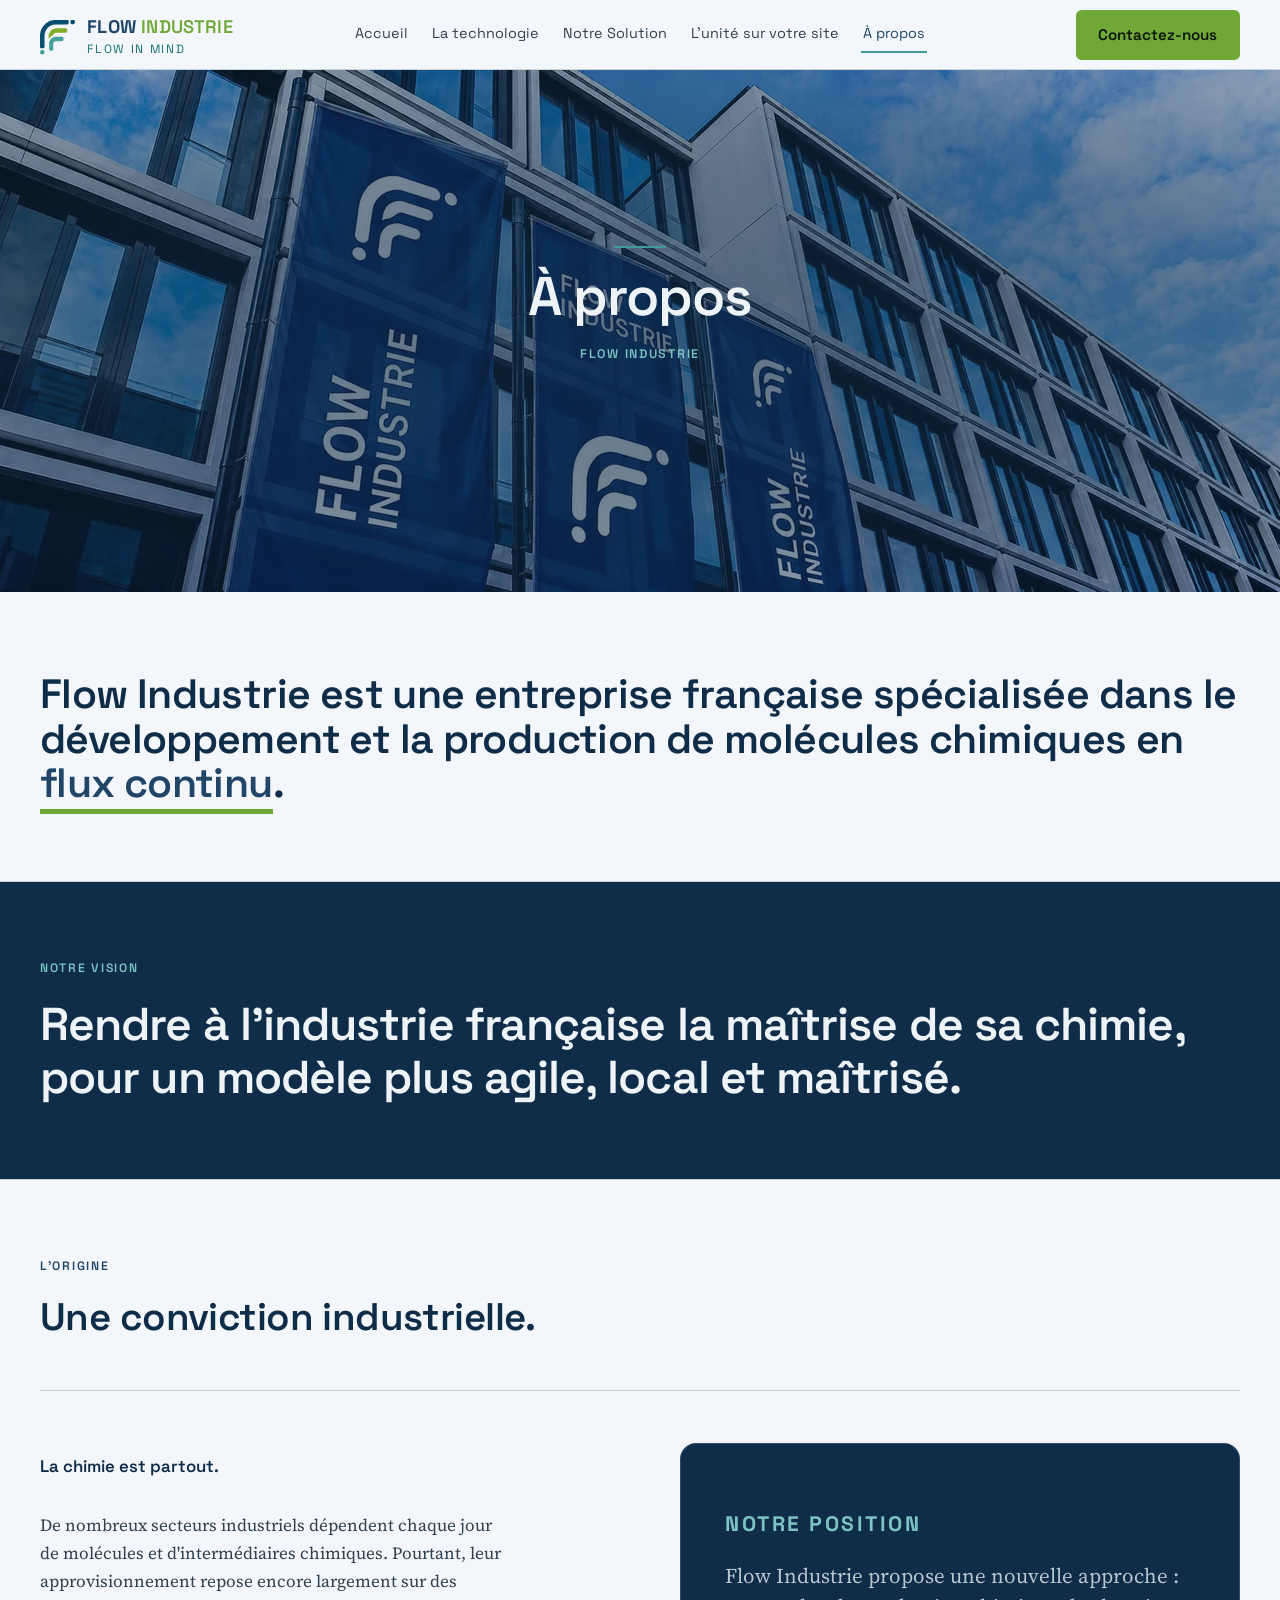
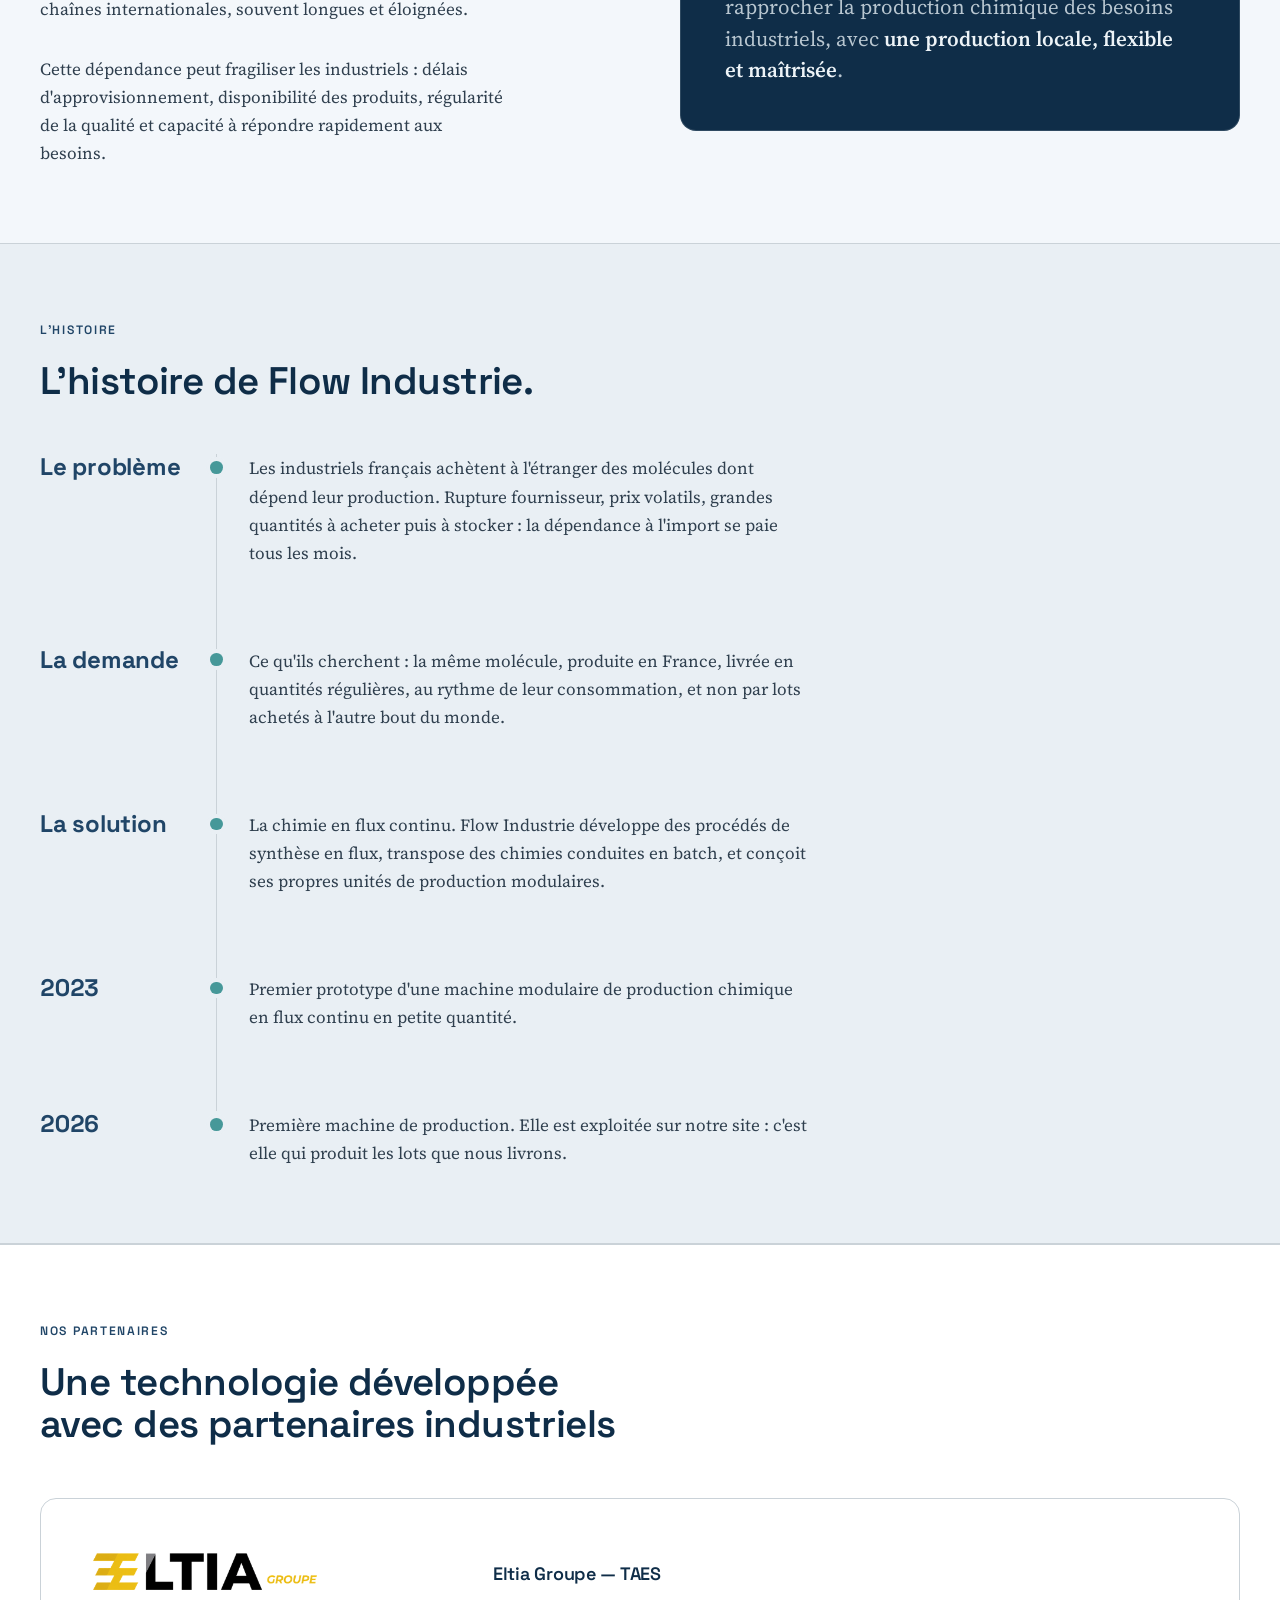
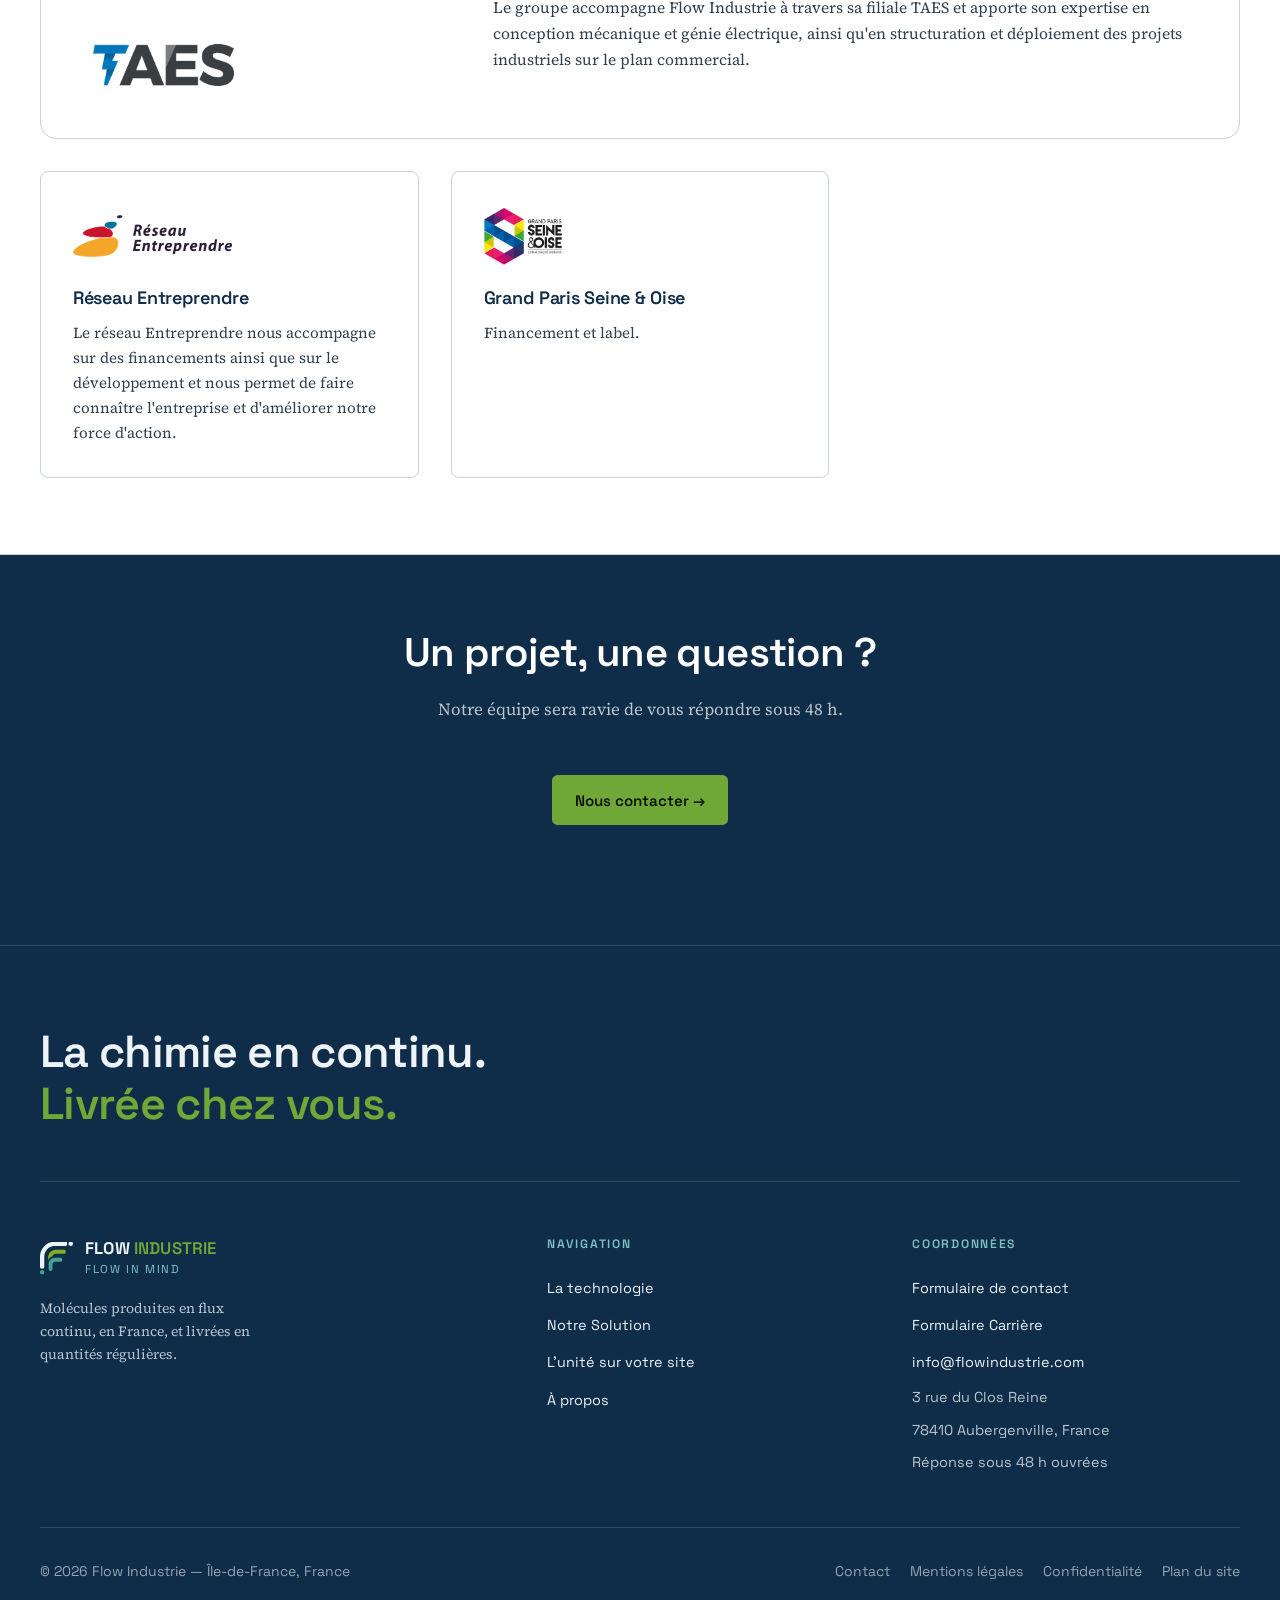
==== a-propos/index.html @ 733d5241 "Apercu V3 de Flow Industrie, hebergement temporaire de demonstration Paquet construit par demo-githu" ====
<!DOCTYPE html><html lang="fr"> <head><meta name="robots" content="noindex,nofollow"><meta charset="utf-8"><meta name="viewport" content="width=device-width, initial-scale=1"><title>À propos | Flow Industrie — chimie en flux continu, en France</title><meta name="description" content="Flow Industrie produit vos molécules en flux continu sur son site d'Île-de-France et vous livre régulièrement. Une jeune société fondée par une chimiste."><link rel="canonical" href="https://www.flowindustrie.com/a-propos/"><link rel="icon" href="../favicon.svg" type="image/svg+xml"><link rel="sitemap" href="../sitemap-index.xml"><meta property="og:type" content="website"><meta property="og:locale" content="fr_FR"><meta property="og:site_name" content="Flow Industrie"><meta property="og:title" content="À propos | Flow Industrie — chimie en flux continu, en France"><meta property="og:description" content="Flow Industrie produit vos molécules en flux continu sur son site d'Île-de-France et vous livre régulièrement. Une jeune société fondée par une chimiste."><meta property="og:url" content="https://www.flowindustrie.com/a-propos/"><meta property="og:image" content="https://www.flowindustrie.com/images/og-unite-modulaire.jpg"><meta property="og:image:width" content="1200"><meta property="og:image:height" content="630"><meta property="og:image:alt" content="Vue de conception de l'unité modulaire de production chimique en flux continu Flow Industrie."><meta name="twitter:card" content="summary_large_image"><link rel="preconnect" href="https://fonts.googleapis.com"><link rel="preconnect" href="https://fonts.gstatic.com" crossorigin><link href="https://fonts.googleapis.com/css2?family=Space+Grotesk:wght@400;500;600;700&family=Source+Serif+4:opsz,wght@8..60,400;8..60,500;8..60,600&display=swap" rel="stylesheet"><script type="application/ld+json">{"@context":"https://schema.org","@type":"Organization","name":"Flow Industrie","slogan":"Flow in Mind","description":"Flow Industrie produit vos molécules chimiques en flux continu, en France, et vous livre en quantités régulières : la même molécule, sans l'import.","url":"https://www.flowindustrie.com/","logo":"https://www.flowindustrie.com/images/logo-flow-industrie.png","email":"info@flowindustrie.com","address":{"@type":"PostalAddress","streetAddress":"3 rue du Clos Reine","postalCode":"78410","addressLocality":"Aubergenville","addressRegion":"Île-de-France","addressCountry":"FR"}}</script><script type="application/ld+json">{"@context":"https://schema.org","@type":"AboutPage","name":"À propos","description":"Flow Industrie produit vos molécules en flux continu sur son site d'Île-de-France et vous livre régulièrement. Une jeune société fondée par une chimiste.","about":{"@type":"Organization","name":"Flow Industrie","slogan":"Flow in Mind","founder":[{"@type":"Person","name":"Marion Morvan","jobTitle":"Fondatrice et dirigeante","worksFor":{"@type":"Organization","name":"Flow Industrie"}},{"@type":"Person","name":"Etienne Morvan","jobTitle":"Associé, industrialisation","worksFor":{"@type":"Organization","name":"Flow Industrie"}}],"address":{"@type":"PostalAddress","streetAddress":"3 rue du Clos Reine","postalCode":"78410","addressLocality":"Aubergenville","addressRegion":"Île-de-France","addressCountry":"FR"}}}</script><script>
      (function () {
        var racine = document.documentElement;
        if (window.matchMedia('(prefers-reduced-motion: reduce)').matches) return;
        racine.classList.add('js-mouvement');
        window.setTimeout(function () {
          if (racine.dataset.mouvement !== 'pret') racine.classList.remove('js-mouvement');
        }, 2500);
      })();
    </script><link rel="stylesheet" href="../_astro/a-propos.DqSEigQd.css">
<style>.cta-fin[data-astro-cid-ozoyvow7]{background:var(--color-petrol-deep);color:var(--color-on-dark)}.cta-fin[data-astro-cid-ozoyvow7].fond-petrol{background:var(--color-petrol)}.cta-fin[data-astro-cid-ozoyvow7] .wrap[data-astro-cid-ozoyvow7]{padding-block:var(--rythme-demi) var(--space-3xl);text-align:center}.cta-fin[data-astro-cid-ozoyvow7].suivie .wrap[data-astro-cid-ozoyvow7]{padding-bottom:var(--rythme-demi)}.cta-titre[data-astro-cid-ozoyvow7]{font-size:clamp(1.8rem,3.4vw,2.5rem);color:#fff;max-width:24ch;margin-inline:auto}.cta-texte[data-astro-cid-ozoyvow7]{margin-top:var(--space-md);color:var(--color-on-dark-2);max-width:52ch;margin-inline:auto}.cta-actions[data-astro-cid-ozoyvow7]{margin-top:var(--space-xl);display:flex;flex-wrap:wrap;align-items:center;justify-content:center;gap:var(--space-lg)}.cta-secondaire[data-astro-cid-ozoyvow7]{font-family:var(--font-display);font-weight:600;font-size:.95rem;color:var(--color-teal-clair);text-decoration-color:var(--color-accent)}
.surtitre-section[data-astro-cid-xhkvyzga]{font-family:var(--font-display);font-size:.76rem;font-weight:600;letter-spacing:.14em;text-transform:uppercase;color:var(--color-petrol);margin-bottom:var(--space-md)}.vision[data-astro-cid-xhkvyzga]{background:var(--color-petrol-deep);border-block:var(--rule)}.vision[data-astro-cid-xhkvyzga] .wrap[data-astro-cid-xhkvyzga]{padding-block:var(--rythme-demi)}.vision[data-astro-cid-xhkvyzga].part-empruntee{margin-top:2.75rem}.vision[data-astro-cid-xhkvyzga] .surtitre-section[data-astro-cid-xhkvyzga]{color:var(--color-teal-clair)}.phrase[data-astro-cid-xhkvyzga]{font-family:var(--font-display);font-weight:600;font-size:clamp(1.75rem,3.6vw,3.05rem);line-height:1.14;letter-spacing:-.02em;color:var(--color-on-dark)}.vision[data-astro-cid-xhkvyzga][data-pilotage] .mot[data-astro-cid-xhkvyzga]{opacity:0;transition:opacity .45s var(--ease-out)}.vision[data-astro-cid-xhkvyzga][data-pilotage] .mot[data-astro-cid-xhkvyzga].allume{opacity:1}
</style>
<link rel="stylesheet" href="../_astro/a-propos.CRJqdTg-.css"><link rel="stylesheet" href="../_astro/mobile-partage.css"></head> <body> <a class="saut-contenu" href="#contenu">Aller au contenu principal</a> <header class="entete" data-astro-cid-dmqpwcec>  <!-- Niveau 2 — barre principale --> <div class="wrap barre" data-astro-cid-dmqpwcec> <a class="marque" href="../index.html" data-astro-cid-dmqpwcec>  <img class="marque-signe" src="../logo-flow-industrie.svg" alt="" width="972" height="959" data-astro-cid-dmqpwcec> <span class="marque-texte" data-astro-cid-dmqpwcec> <span class="marque-nom" data-astro-cid-dmqpwcec><b data-astro-cid-dmqpwcec>FLOW</b> <span data-astro-cid-dmqpwcec>INDUSTRIE</span></span> <span class="marque-baseline" data-astro-cid-dmqpwcec>Flow in Mind</span> </span> </a> <nav class="liens" id="menu-principal" aria-label="Navigation principale" data-astro-cid-dmqpwcec> <a href="../index.html" data-astro-cid-dmqpwcec> Accueil </a><a href="../technologie/index.html" data-astro-cid-dmqpwcec> La technologie </a><a href="../applications/index.html" data-astro-cid-dmqpwcec> Notre Solution </a><a href="../unite-sur-votre-site/index.html" data-astro-cid-dmqpwcec> L&#39;unité sur votre site </a><a href="../a-propos/index.html" aria-current="page" data-astro-cid-dmqpwcec> À propos </a> <a class="btn btn-accent cta-menu" href="../contact/index.html" data-astro-cid-dmqpwcec>Contactez-nous</a> </nav> <div class="actions-entete" data-astro-cid-dmqpwcec><a class="btn btn-accent cta-entete" href="../contact/index.html" data-astro-cid-dmqpwcec>Contactez-nous</a><button type="button" class="bouton-menu" id="bouton-menu" aria-controls="menu-principal" aria-expanded="false" data-astro-cid-dmqpwcec><span class="barres-menu" aria-hidden="true" data-astro-cid-dmqpwcec><span data-astro-cid-dmqpwcec></span><span data-astro-cid-dmqpwcec></span><span data-astro-cid-dmqpwcec></span></span>Menu</button></div> </div> </header>  <script type="module">const t=document.querySelector(".entete");if(t){let s=null;const l=()=>{const e=window.scrollY>8;e!==s&&(s=e,e?t.dataset.defile="":delete t.dataset.defile)};window.addEventListener("scroll",l,{passive:!0}),l()}</script> <main id="contenu"> <section class="hero" data-astro-cid-xp7oeim3> <div class="banniere" data-astro-cid-xp7oeim3>  <img src="../_astro/batiment-flow-industrie.DWLSTClr_1PjTWx.webp" srcset="../_astro/batiment-flow-industrie.DWLSTClr_WHNaj.webp 900w, ../_astro/batiment-flow-industrie.DWLSTClr_Z26BWIB.webp 1100w, ../_astro/batiment-flow-industrie.DWLSTClr_Z2m9XlS.webp 1440w, ../_astro/batiment-flow-industrie.DWLSTClr_1PjTWx.webp 2083w" alt="Oriflammes aux couleurs de Flow Industrie déployées sur la façade vitrée d'un bâtiment industriel." sizes="(max-width: 1100px) 1100px, 100vw" loading="eager" fetchpriority="high" data-astro-cid-xp7oeim3="true" decoding="async" width="2083" height="755" class="banniere-image">  <div class="wrap banniere-texte" data-astro-cid-xp7oeim3> <span class="banniere-filet" data-anim="trace" data-astro-cid-xp7oeim3></span> <p class="banniere-titre" data-anim="monte" data-retard="1" data-astro-cid-xp7oeim3>À propos</p> <p class="banniere-sous-titre" data-anim="monte" data-retard="2" data-astro-cid-xp7oeim3>Flow Industrie</p> </div> </div> <div class="wrap hero-grille" data-astro-cid-xp7oeim3> <div class="hero-texte" data-anim-groupe="monte" data-astro-cid-xp7oeim3>    <h1 data-astro-cid-xp7oeim3>
Flow Industrie est une entreprise française spécialisée dans le développement et la production de molécules chimiques en
 <em data-anim="souligne" data-retard="3" data-astro-cid-xp7oeim3>flux continu</em>.
 </h1>  </div> </div> </section> <section class="vision" data-vision aria-labelledby="titre-vision" data-astro-cid-xhkvyzga> <div class="wrap" data-astro-cid-xhkvyzga> <p class="surtitre-section" data-astro-cid-xhkvyzga>Notre vision</p>  <p class="phrase" id="titre-vision" data-astro-cid-xhkvyzga> <span class="mot" data-astro-cid-xhkvyzga>Rendre</span>  <span class="mot" data-astro-cid-xhkvyzga>à</span>  <span class="mot" data-astro-cid-xhkvyzga>l&#39;industrie</span>  <span class="mot" data-astro-cid-xhkvyzga>française</span>  <span class="mot" data-astro-cid-xhkvyzga>la</span>  <span class="mot" data-astro-cid-xhkvyzga>maîtrise</span>  <span class="mot" data-astro-cid-xhkvyzga>de</span>  <span class="mot" data-astro-cid-xhkvyzga>sa</span>  <span class="mot" data-astro-cid-xhkvyzga>chimie,</span>  <span class="mot" data-astro-cid-xhkvyzga>pour</span>  <span class="mot" data-astro-cid-xhkvyzga>un</span>  <span class="mot" data-astro-cid-xhkvyzga>modèle</span>  <span class="mot" data-astro-cid-xhkvyzga>plus</span>  <span class="mot" data-astro-cid-xhkvyzga>agile,</span>  <span class="mot" data-astro-cid-xhkvyzga>local</span>  <span class="mot" data-astro-cid-xhkvyzga>et</span>  <span class="mot" data-astro-cid-xhkvyzga>maîtrisé.</span>  </p> </div> </section>  <script type="module">const m=Array.from(document.querySelectorAll("[data-vision]"));if(m.length&&!window.matchMedia("(prefers-reduced-motion: reduce)").matches)for(const e of m){const a=e.querySelector(".phrase"),t=Array.from(e.querySelectorAll(".mot"));if(!a||!t.length)continue;e.dataset.pilotage="";let i=null,o=!0,c=-1;const u=()=>{i=null;const n=a.getBoundingClientRect(),d=window.innerHeight,h=d*.4+n.height;if(!h)return;const f=Math.min(1,Math.max(0,(d*.85-n.top)/h)),l=Math.round(f*t.length);if(l!==c){c=l;for(let r=0;r<t.length;r++)t[r].classList.toggle("allume",r<l)}},s=()=>{i!==null||!o||(i=requestAnimationFrame(u))};"IntersectionObserver"in window&&new IntersectionObserver(([n])=>{o=n.isIntersecting,o&&s()},{rootMargin:"200px 0px"}).observe(e),window.addEventListener("scroll",s,{passive:!0}),window.addEventListener("resize",s,{passive:!0}),u()}</script> <section class="origine" aria-labelledby="titre-origine" data-astro-cid-xp7oeim3> <div class="wrap" data-astro-cid-xp7oeim3> <div class="origine-tete" data-anim-groupe="monte" data-astro-cid-xp7oeim3> <p class="surtitre-section" data-astro-cid-xp7oeim3>L'origine</p>  <h2 class="titre-section" id="titre-origine" data-astro-cid-xp7oeim3>Une conviction industrielle.</h2> </div> <div class="origine-corps" data-astro-cid-xp7oeim3> <div class="origine-modele" data-astro-cid-xp7oeim3> <p class="origine-intro origine-cadence" data-anim="monte" data-astro-cid-xp7oeim3>La chimie est partout.</p> <p class="origine-suite" data-anim="monte" data-astro-cid-xp7oeim3>De nombreux secteurs industriels dépendent chaque jour de molécules et d'intermédiaires chimiques. Pourtant, leur approvisionnement repose encore largement sur des chaînes internationales, souvent longues et éloignées.</p> <p class="origine-suite" data-anim="monte" data-astro-cid-xp7oeim3>Cette dépendance peut fragiliser les industriels&nbsp;: délais d'approvisionnement, disponibilité des produits, régularité de la qualité et capacité à répondre rapidement aux besoins.</p> </div>  <div class="position" data-anim="carte" data-astro-cid-xp7oeim3> <p class="libelle-colonne" data-astro-cid-xp7oeim3>Notre position</p>  <p data-astro-cid-xp7oeim3>
Flow Industrie propose une nouvelle approche&nbsp;: rapprocher la production chimique
            des besoins industriels, avec
<strong data-astro-cid-xp7oeim3> une production locale, flexible et maîtrisée</strong>.
</p> </div> </div> </div> </section>   <section class="histoire" aria-labelledby="titre-histoire" data-astro-cid-xp7oeim3> <div class="wrap" data-astro-cid-xp7oeim3> <div class="entete-simple" data-anim-groupe="monte" data-astro-cid-xp7oeim3> <p class="surtitre-section" data-astro-cid-xp7oeim3>L'histoire</p> <h2 class="titre-section" id="titre-histoire" data-astro-cid-xp7oeim3>L'histoire de Flow Industrie.</h2> </div> <ol class="chrono" data-astro-cid-xp7oeim3> <li class="jalon" data-anim="monte" data-astro-cid-xp7oeim3> <p class="annee" data-astro-cid-xp7oeim3>  Le problème </p> <div class="jalon-corps" data-astro-cid-xp7oeim3> <p data-astro-cid-xp7oeim3>Les industriels français achètent à l&#39;étranger des molécules dont dépend leur production. Rupture fournisseur, prix volatils, grandes quantités à acheter puis à stocker : la dépendance à l&#39;import se paie tous les mois.</p> </div> </li><li class="jalon" data-anim="monte" data-astro-cid-xp7oeim3> <p class="annee" data-astro-cid-xp7oeim3>  La demande </p> <div class="jalon-corps" data-astro-cid-xp7oeim3> <p data-astro-cid-xp7oeim3>Ce qu&#39;ils cherchent : la même molécule, produite en France, livrée en quantités régulières, au rythme de leur consommation, et non par lots achetés à l&#39;autre bout du monde.</p> </div> </li><li class="jalon" data-anim="monte" data-astro-cid-xp7oeim3> <p class="annee" data-astro-cid-xp7oeim3>  La solution </p> <div class="jalon-corps" data-astro-cid-xp7oeim3> <p data-astro-cid-xp7oeim3>La chimie en flux continu. Flow Industrie développe des procédés de synthèse en flux, transpose des chimies conduites en batch, et conçoit ses propres unités de production modulaires.</p> </div> </li><li class="jalon" data-anim="monte" data-astro-cid-xp7oeim3> <p class="annee" data-astro-cid-xp7oeim3>  2023 </p> <div class="jalon-corps" data-astro-cid-xp7oeim3> <p data-astro-cid-xp7oeim3>Premier prototype d&#39;une machine modulaire de production chimique en flux continu en petite quantité.</p> </div> </li><li class="jalon" data-anim="monte" data-astro-cid-xp7oeim3> <p class="annee" data-astro-cid-xp7oeim3>  2026 </p> <div class="jalon-corps" data-astro-cid-xp7oeim3> <p data-astro-cid-xp7oeim3>Première machine de production. Elle est exploitée sur notre site : c&#39;est elle qui produit les lots que nous livrons.</p> </div> </li>  </ol> </div> </section>   <section class="partenaires" aria-labelledby="titre-partenaires" data-astro-cid-xp7oeim3> <div class="wrap" data-astro-cid-xp7oeim3> <div class="entete-simple" data-anim-groupe="monte" data-astro-cid-xp7oeim3> <p class="surtitre-section" data-astro-cid-xp7oeim3>Nos partenaires</p> <h2 class="titre-section" id="titre-partenaires" data-astro-cid-xp7oeim3>
Une technologie développée avec des partenaires industriels
</h2>  </div> <div class="partenaires-rouleau" data-partenaires><ul class="soutiens" data-anim-groupe="carte" data-astro-cid-xp7oeim3 data-grille-partenaires><li class="soutien-majeur" data-astro-cid-xp7oeim3><article class="partenaire-majeur" data-astro-cid-xp7oeim3> <div class="partenaire-logos" data-astro-cid-xp7oeim3> <img src="../images/partenaires/eltia.png" alt="Eltia Groupe" style="--echelle:1" loading="lazy" decoding="async" data-astro-cid-xp7oeim3><img src="../images/partenaires/taes.png" alt="TAES" style="--echelle:1" loading="lazy" decoding="async" data-astro-cid-xp7oeim3> </div> <div class="partenaire-texte" data-astro-cid-xp7oeim3> <h3 data-astro-cid-xp7oeim3>Eltia Groupe — TAES</h3> <p data-astro-cid-xp7oeim3>
Le groupe accompagne Flow Industrie à travers sa filiale TAES et apporte son expertise
            en conception mécanique et génie électrique, ainsi qu'en structuration et déploiement
            des projets industriels sur le plan commercial.
</p> </div> </article></li> <li class="soutien" data-astro-cid-xp7oeim3> <div class="partenaire-logos" data-astro-cid-xp7oeim3> <img src="../images/partenaires/reseau-entreprendre.png" alt="Réseau Entreprendre" style="--echelle:1" loading="lazy" decoding="async" data-astro-cid-xp7oeim3> </div> <h3 data-astro-cid-xp7oeim3>Réseau Entreprendre</h3> <p data-astro-cid-xp7oeim3>Le réseau Entreprendre nous accompagne sur des financements ainsi que sur le développement et nous permet de faire connaître l&#39;entreprise et d&#39;améliorer notre force d&#39;action.</p> </li><li class="soutien" data-astro-cid-xp7oeim3> <div class="partenaire-logos" data-astro-cid-xp7oeim3> <img src="../images/partenaires/grand-paris-seine-oise.png" alt="Grand Paris Seine &#38; Oise" style="--echelle:1.4" loading="lazy" decoding="async" data-astro-cid-xp7oeim3> </div> <h3 data-astro-cid-xp7oeim3>Grand Paris Seine &amp; Oise</h3> <p data-astro-cid-xp7oeim3>Financement et label.</p> </li> </ul><div class="partenaires-commandes"><button type="button" class="rouleau-fleche" data-partenaires-prec aria-label="Partenaire précédent"><svg viewBox="0 0 24 24" width="18" height="18" fill="none" stroke="currentColor" stroke-width="2" stroke-linecap="round" stroke-linejoin="round" aria-hidden="true"><path d="M15 5 8 12l7 7"/></svg></button><p class="rouleau-rang" aria-live="polite"><span data-partenaires-rang>1</span>&#8201;/&#8201;<span data-partenaires-total>3</span></p><button type="button" class="rouleau-fleche" data-partenaires-suiv aria-label="Partenaire suivant"><svg viewBox="0 0 24 24" width="18" height="18" fill="none" stroke="currentColor" stroke-width="2" stroke-linecap="round" stroke-linejoin="round" aria-hidden="true"><path d="m9 5 7 7-7 7"/></svg></button></div></div> </div> </section> <section class="cta-fin" aria-labelledby="titre-cta" data-astro-cid-ozoyvow7> <div class="wrap" data-anim-groupe="monte" data-astro-cid-ozoyvow7> <h2 class="cta-titre" id="titre-cta" data-astro-cid-ozoyvow7>Un projet, une question ?</h2> <p class="cta-texte" data-astro-cid-ozoyvow7>Notre équipe sera ravie de vous répondre sous 48 h.</p> <div class="cta-actions" data-astro-cid-ozoyvow7> <a class="btn btn-accent" href="../contact/index.html" data-astro-cid-ozoyvow7>Nous contacter&nbsp;→</a> </div> </div> </section>   </main> <footer class="pied" data-astro-cid-yrghxkbj>  <div class="wrap" data-anim-groupe="monte" data-astro-cid-yrghxkbj>  <p class="declaration" data-astro-cid-yrghxkbj> <span data-astro-cid-yrghxkbj>La chimie en continu.</span> <span class="chez-vous" data-astro-cid-yrghxkbj>Livrée chez vous.</span> </p> <div class="colonnes" data-astro-cid-yrghxkbj> <div class="bloc-marque" data-astro-cid-yrghxkbj> <a class="marque" href="../index.html" data-astro-cid-yrghxkbj>  <img class="marque-signe" src="../logo-flow-industrie-fond-sombre.svg" alt="" width="972" height="959" data-astro-cid-yrghxkbj> <span class="marque-texte" data-astro-cid-yrghxkbj> <span class="marque-nom" data-astro-cid-yrghxkbj><b data-astro-cid-yrghxkbj>FLOW</b> <span data-astro-cid-yrghxkbj>INDUSTRIE</span></span> <span class="marque-baseline" data-astro-cid-yrghxkbj>Flow in Mind</span> </span> </a>  <p class="description" data-astro-cid-yrghxkbj>
Molécules produites en flux continu, en France, et livrées en quantités
          régulières.
</p> </div> <nav class="colonne" aria-labelledby="pied-navigation" data-astro-cid-yrghxkbj> <p class="colonne-titre" id="pied-navigation" data-astro-cid-yrghxkbj>Navigation</p> <ul data-astro-cid-yrghxkbj> <li data-astro-cid-yrghxkbj> <a href="../technologie/index.html" data-astro-cid-yrghxkbj>La technologie</a> </li><li data-astro-cid-yrghxkbj> <a href="../applications/index.html" data-astro-cid-yrghxkbj>Notre Solution</a> </li><li data-astro-cid-yrghxkbj> <a href="../unite-sur-votre-site/index.html" data-astro-cid-yrghxkbj>L&#39;unité sur votre site</a> </li><li data-astro-cid-yrghxkbj> <a href="../a-propos/index.html" data-astro-cid-yrghxkbj>À propos</a> </li></ul> </nav> <div class="colonne" data-astro-cid-yrghxkbj> <p class="colonne-titre" id="pied-coordonnees" data-astro-cid-yrghxkbj>Coordonnées</p>  <address aria-labelledby="pied-coordonnees" data-astro-cid-yrghxkbj> <ul data-astro-cid-yrghxkbj>  <li data-astro-cid-yrghxkbj><a href="../contact/index.html" data-astro-cid-yrghxkbj>Formulaire de contact</a></li>  <li data-astro-cid-yrghxkbj><a href="../carriere/index.html" data-astro-cid-yrghxkbj>Formulaire Carrière</a></li> <li data-astro-cid-yrghxkbj><a href="mailto:info@flowindustrie.com" data-astro-cid-yrghxkbj>info@flowindustrie.com</a></li> <li data-astro-cid-yrghxkbj>3 rue du Clos Reine</li> <li data-astro-cid-yrghxkbj>78410 Aubergenville, France</li> <li data-astro-cid-yrghxkbj>Réponse sous 48 h ouvrées</li> </ul> </address> </div> </div> <div class="rangee" data-astro-cid-yrghxkbj>  <span data-astro-cid-yrghxkbj>© 2026 Flow Industrie — Île-de-France, France</span> <nav aria-label="Liens de bas de page" data-astro-cid-yrghxkbj> <a href="../contact/index.html" data-astro-cid-yrghxkbj>Contact</a> <a href="../mentions-legales/index.html" data-astro-cid-yrghxkbj>Mentions légales</a> <a href="../confidentialite/index.html" data-astro-cid-yrghxkbj>Confidentialité</a> <a href="../plan-du-site/index.html" data-astro-cid-yrghxkbj>Plan du site</a> </nav> </div> </div> </footer>  <script type="module">const s=document.documentElement;if(s.classList.contains("js-mouvement")){const o=Array.from(document.querySelectorAll("[data-anim], [data-anim-groupe]"));if(!("IntersectionObserver"in window))o.forEach(e=>e.classList.add("vu"));else{const e=new IntersectionObserver(t=>{for(const n of t)n.isIntersecting&&(n.target.classList.add("vu"),e.unobserve(n.target))},{rootMargin:"0px 0px -10% 0px"});document.body.offsetHeight,o.forEach(t=>e.observe(t))}s.dataset.mouvement="pret"}</script> <dialog class="panneau-contact" id="panneau-contact" aria-labelledby="panneau-titre"><div class="panneau-tete"><div><h2 id="panneau-titre" class="titre">Une question, un projet&nbsp;?</h2></div><button type="button" class="panneau-croix" aria-label="Fermer le formulaire"><svg viewBox="0 0 24 24" width="20" height="20" fill="none" stroke="currentColor" stroke-width="1.7" stroke-linecap="round" aria-hidden="true"><path d="m6 6 12 12M18 6 6 18"/></svg></button></div><div class="panneau-corps"><form class="formulaire carte" id="pan-formulaire-contact" data-anim="carte" action="https://api.web3forms.com/submit" method="POST" data-astro-cid-qtd5vjyj> <input type="hidden" name="access_key" value data-astro-cid-qtd5vjyj> <input type="hidden" name="subject" value="Nouveau contact depuis flowindustrie.com" data-astro-cid-qtd5vjyj> <input type="hidden" name="from_name" value="Site Flow Industrie" data-astro-cid-qtd5vjyj> <!-- Repli sans JavaScript uniquement (voir l'en-tête). Le script retire ce champ de
       l'envoi qu'il fait lui-même : Web3Forms redirigerait au lieu de répondre. --> <input type="hidden" name="redirect" value="https://www.flowindustrie.com/merci/" data-astro-cid-qtd5vjyj> <!-- Piège à robots : un humain ne remplit jamais ce champ. --> <input type="checkbox" name="botcheck" class="piege" tabindex="-1" autocomplete="off" data-astro-cid-qtd5vjyj> <!-- Traçage de la source du lead — rempli par le script en bas de composant. --> <input type="hidden" name="page_origine" id="pan-page_origine" data-astro-cid-qtd5vjyj> <input type="hidden" name="referent" id="pan-referent" data-astro-cid-qtd5vjyj> <input type="hidden" name="utm_source" id="pan-utm_source" data-astro-cid-qtd5vjyj> <input type="hidden" name="utm_medium" id="pan-utm_medium" data-astro-cid-qtd5vjyj> <input type="hidden" name="utm_campaign" id="pan-utm_campaign" data-astro-cid-qtd5vjyj> <ul class="formulaire-appui"><li><svg class="glyphe" viewBox="0 0 24 24" width="15" height="15" fill="none" stroke="currentColor" stroke-width="2" stroke-linecap="round" stroke-linejoin="round" aria-hidden="true"><path d="m4 12.5 5 5L20 6.5"/></svg><span>Réponse sous 48 h ouvrées en toute confidentialité</span></li></ul> <div class="duo" data-astro-cid-qtd5vjyj> <label data-astro-cid-qtd5vjyj>
Nom et prénom
<input type="text" name="nom" autocomplete="name" required data-astro-cid-qtd5vjyj> </label> <label data-astro-cid-qtd5vjyj>
Société
<input type="text" name="societe" autocomplete="organization" required data-astro-cid-qtd5vjyj> </label> </div> <div class="duo" data-astro-cid-qtd5vjyj> <label data-astro-cid-qtd5vjyj>
Email professionnel
<input type="email" name="email" autocomplete="email" required data-astro-cid-qtd5vjyj> </label> <label data-astro-cid-qtd5vjyj>
Téléphone
<input type="tel" name="telephone" autocomplete="tel" required data-astro-cid-qtd5vjyj> </label> </div> <label data-astro-cid-qtd5vjyj>
Sujet
<input type="text" name="sujet" required placeholder="En quelques mots, l'objet de votre demande" data-astro-cid-qtd5vjyj> </label> <label data-astro-cid-qtd5vjyj>
Message
<textarea name="message" rows="4" required placeholder="Décrivez-nous votre question / projet…" data-astro-cid-qtd5vjyj></textarea> </label> <label class="consentement" data-astro-cid-qtd5vjyj> <input type="checkbox" name="consentement" required data-astro-cid-qtd5vjyj> <span data-astro-cid-qtd5vjyj>
J'accepte que Flow Industrie utilise ces informations pour répondre à ma demande. Voir la
<a class="lien-texte" href="../confidentialite/index.html" data-astro-cid-qtd5vjyj>politique de confidentialité</a>.
</span> </label> <p class="avertissement" data-astro-cid-qtd5vjyj>
⚠️ Formulaire non connecté : la clé <code data-astro-cid-qtd5vjyj>PUBLIC_WEB3FORMS_KEY</code> n'est pas encore
        renseignée dans <code data-astro-cid-qtd5vjyj>.env</code>. Les envois n'arriveront pas tant qu'elle manque.
</p>  <p class="erreur" id="pan-erreur-envoi" role="alert" hidden data-astro-cid-qtd5vjyj>
L'envoi n'a pas abouti. Réessayez dans un instant, ou écrivez-nous directement à
<a href="mailto:info@flowindustrie.com" data-astro-cid-qtd5vjyj>info@flowindustrie.com</a>.
</p> <button class="btn btn-accent" type="submit" disabled data-astro-cid-qtd5vjyj>Envoyer ma demande</button> <p class="note" data-astro-cid-qtd5vjyj>Réponse sous 48 h ouvrées. Vos informations ne sont ni revendues ni transmises à des tiers.</p> </form><div class="remerciement carte" id="pan-remerciement" tabindex="-1" hidden data-astro-cid-qtd5vjyj> <p class="marque" aria-hidden="true" data-astro-cid-qtd5vjyj>✓</p> <h3 data-astro-cid-qtd5vjyj>Merci, votre demande nous est parvenue.</h3> <p data-astro-cid-qtd5vjyj>
Elle arrive directement dans la boîte de l'équipe. Un ingénieur procédés la lit et vous
    répond sous 48 h ouvrées — le temps de regarder sérieusement ce que vous nous
    décrivez.
</p> <p data-astro-cid-qtd5vjyj>
Un oubli, un document à joindre ? Écrivez-nous à
<a class="lien-texte" href="mailto:info@flowindustrie.com" data-astro-cid-qtd5vjyj>info@flowindustrie.com</a>.
</p> <p class="note" data-astro-cid-qtd5vjyj>
En attendant, <a class="lien-texte" href="../technologie/index.html" data-astro-cid-qtd5vjyj>la technologie</a> et
<a class="lien-texte" href="../index.html#notre-solution" data-astro-cid-qtd5vjyj>notre solution</a> répondent déjà à une bonne partie
    des questions.
</p> </div></div></dialog><div class="barre-mobile"><a class="btn btn-accent" href="../contact/index.html">Contactez-nous</a></div><script src="../_astro/panneau-contact.js" defer></script><script src="../_astro/entete-mobile.js" defer></script><script src="../_astro/mobile.js" defer></script></body> </html>
---- _astro/a-propos.DqSEigQd.css ----
:root{--color-paper: oklch(97.5% .006 244);--color-paper-2: oklch(94.8% .009 244);--color-ink: oklch(22% .026 248);--color-ink-2: oklch(36% .034 248);--color-petrol: oklch(38% .072 248);--color-petrol-deep: oklch(29% .06 248);--color-teal: oklch(63% .08 196);--color-teal-texte: oklch(50% .078 196);--color-teal-clair: oklch(77% .07 196);--color-accent: oklch(67% .155 132);--color-accent-clair: oklch(76% .16 132);--color-vert-texte: oklch(52% .145 132);--color-accent-ink: oklch(18% .04 134);--color-rule: oklch(86% .012 242);--color-muted: oklch(47% .022 246);--color-focus: oklch(58% .18 132);--color-on-dark: oklch(96% .008 240);--color-on-dark-2: oklch(82% .02 236);--color-fond-schema: #11324E;--font-display: "Space Grotesk", ui-sans-serif, system-ui, sans-serif;--font-body: "Source Serif 4", Georgia, "Times New Roman", serif;--text-sm: .875rem;--text-body: 1.0625rem;--text-lg: 1.3125rem;--text-h3: 1.125rem;--text-h2: clamp(1.7rem, 3.2vw, 2.4rem);--text-display: clamp(2.4rem, 5.4vw, 4.1rem);--text-display-s: clamp(2.1rem, 4.3vw, 3.4rem);--space-xs: .5rem;--space-sm: .75rem;--space-md: 1.25rem;--space-lg: 2rem;--space-xl: 3.25rem;--space-2xl: 5rem;--space-3xl: 7.5rem;--rythme-demi: 4.75rem;--pad-wrap: clamp(1.1rem, 4vw, 2.5rem);--h-entete: 4.3rem;--radius-sm: .35rem;--radius-md: .5rem;--radius-lg: 1rem;--rule: 1px solid var(--color-rule);--ombre-carte: 0 1px 2px oklch(29% .06 248 / .05), 0 .625rem 1.625rem -.625rem oklch(29% .06 248 / .16);--ombre-survol: 0 2px .25rem oklch(29% .06 248 / .05), 0 1.25rem 2.75rem -1.25rem oklch(29% .06 248 / .26);--ease-out: cubic-bezier(.16, 1, .3, 1);--ease-in-out: cubic-bezier(.65, 0, .35, 1);--dur: .25s;--dur-apparition: .72s;--pas-cascade: 70ms}*,*:before,*:after{box-sizing:border-box}*{margin:0;padding:0}html,body{overflow-x:clip}html{scroll-behavior:smooth}@media(prefers-reduced-motion:reduce){html{scroll-behavior:auto}}body{background:var(--color-paper);color:var(--color-ink);font-family:var(--font-body);font-size:var(--text-body);line-height:1.65;-webkit-font-smoothing:antialiased}h1,h2,h3,h4{font-family:var(--font-display);font-style:normal;font-weight:600;line-height:1.1;letter-spacing:-.015em;overflow-wrap:anywhere;min-width:0}a{color:inherit}img,svg,video{display:block;max-width:100%;height:auto}:focus-visible{outline:2px solid var(--color-focus);outline-offset:.1875rem;border-radius:2px;box-shadow:0 0 0 .375rem color-mix(in oklab,var(--color-paper) 88%,transparent)}.wrap{max-width:82rem;margin-inline:auto;padding-inline:var(--pad-wrap)}.wrap-lecture{max-width:44rem}.colonne-collante{position:sticky;top:calc(var(--h-entete) + var(--space-lg))}@media(max-width:900px){.colonne-collante{position:static}}.saut-contenu{position:absolute;left:-624.9375rem;top:0;background:var(--color-petrol);color:#fff;padding:var(--space-sm) var(--space-md);font-family:var(--font-display);z-index:100}.saut-contenu:focus{left:var(--space-md);top:var(--space-sm)}.btn{display:inline-block;font-family:var(--font-display);font-weight:600;font-size:.95rem;text-decoration:none;white-space:nowrap;padding:.72rem 1.35rem;border-radius:var(--radius-sm);border:1px solid transparent;cursor:pointer;transition:transform var(--dur) var(--ease-out),background-color var(--dur),border-color var(--dur),color var(--dur)}.btn-accent{background:var(--color-accent);color:var(--color-accent-ink)}.btn-accent:hover{transform:translateY(-2px)}.btn-accent:active{transform:translateY(0)}.btn-accent[disabled]{opacity:.55;cursor:not-allowed;transform:none}.btn-ghost{border-color:color-mix(in oklab,var(--color-petrol) 45%,transparent);color:var(--color-petrol)}.btn-ghost:hover{background:var(--color-petrol-deep);border-color:var(--color-petrol-deep);color:var(--color-on-dark);transform:translateY(-2px)}.btn-ghost:active{transform:translateY(0)}@media(prefers-reduced-motion:reduce){.btn{transition:none}.btn-accent:hover,.btn-ghost:hover{transform:none}}@media(max-width:420px){.btn{white-space:normal;text-align:center}}.titre-section{font-size:var(--text-h2);color:var(--color-petrol-deep);max-width:24ch}.chapo{margin-top:var(--space-md);color:var(--color-ink-2);max-width:56ch}.lien-texte{color:var(--color-petrol);text-decoration-color:var(--color-teal);text-decoration-thickness:1px;text-underline-offset:.1875rem;transition:color var(--dur) var(--ease-out),text-decoration-color var(--dur) var(--ease-out),text-decoration-thickness var(--dur) var(--ease-out),text-underline-offset var(--dur) var(--ease-out)}.lien-texte:hover{color:var(--color-accent-ink);text-decoration-color:var(--color-accent);text-decoration-thickness:2px;text-underline-offset:.25rem}html.js-mouvement [data-anim],html.js-mouvement [data-anim-groupe]>*{opacity:0;transition:opacity var(--dur-apparition) var(--ease-out),translate var(--dur-apparition) var(--ease-out),scale var(--dur-apparition) var(--ease-out);will-change:translate,scale,opacity}html.js-mouvement [data-anim=monte],html.js-mouvement [data-anim-groupe=monte]>*{translate:0 .875rem}html.js-mouvement [data-anim=voile],html.js-mouvement [data-anim-groupe=voile]>*{translate:none}html.js-mouvement [data-anim=carte],html.js-mouvement [data-anim-groupe=carte]>*{translate:0 1.125rem;scale:.985}html.js-mouvement [data-anim=trace],html.js-mouvement [data-anim-groupe=trace]>*{opacity:1;scale:0 1;transform-origin:left center}html.js-mouvement [data-anim].vu,html.js-mouvement [data-anim-groupe].vu>*{opacity:1;translate:none;scale:none;will-change:auto}html.js-mouvement [data-anim=souligne]:not(.vu){opacity:1;will-change:background-size;background-size:0 var(--ep-trait, .14em);transition:background-size var(--dur-apparition) var(--ease-out)}html.js-mouvement [data-anim=souligne].vu{background-size:100% var(--ep-trait, .14em);transition:background-size var(--dur-apparition) var(--ease-out);will-change:auto}html.js-mouvement [data-anim-groupe]>*:nth-child(1){transition-delay:0ms}html.js-mouvement [data-anim-groupe]>*:nth-child(2){transition-delay:calc(var(--pas-cascade) * 1)}html.js-mouvement [data-anim-groupe]>*:nth-child(3){transition-delay:calc(var(--pas-cascade) * 2)}html.js-mouvement [data-anim-groupe]>*:nth-child(4){transition-delay:calc(var(--pas-cascade) * 3)}html.js-mouvement [data-anim-groupe]>*:nth-child(5){transition-delay:calc(var(--pas-cascade) * 4)}html.js-mouvement [data-anim-groupe]>*:nth-child(6){transition-delay:calc(var(--pas-cascade) * 5)}html.js-mouvement [data-anim-groupe]>*:nth-child(7){transition-delay:calc(var(--pas-cascade) * 6)}html.js-mouvement [data-anim-groupe]>*:nth-child(8){transition-delay:calc(var(--pas-cascade) * 7)}html.js-mouvement [data-anim-groupe]>*:nth-child(9){transition-delay:calc(var(--pas-cascade) * 8)}html.js-mouvement [data-anim-groupe]>*:nth-child(10){transition-delay:calc(var(--pas-cascade) * 9)}html.js-mouvement [data-anim-groupe]>*:nth-child(11){transition-delay:calc(var(--pas-cascade) * 10)}html.js-mouvement [data-anim-groupe]>*:nth-child(n+12){transition-delay:calc(var(--pas-cascade) * 11)}html.js-mouvement [data-anim][data-retard="1"]{transition-delay:calc(var(--pas-cascade) * 1)}html.js-mouvement [data-anim][data-retard="2"]{transition-delay:calc(var(--pas-cascade) * 2)}html.js-mouvement [data-anim][data-retard="3"]{transition-delay:calc(var(--pas-cascade) * 3)}html.js-mouvement [data-anim][data-retard="4"]{transition-delay:calc(var(--pas-cascade) * 4)}html.js-mouvement [data-anim][data-retard="5"]{transition-delay:calc(var(--pas-cascade) * 5)}.lien-appui{text-decoration:underline;text-decoration-color:var(--color-accent);text-decoration-thickness:1px;text-underline-offset:.25rem;transition:color var(--dur) var(--ease-out),text-decoration-color var(--dur) var(--ease-out),text-decoration-thickness var(--dur) var(--ease-out),text-underline-offset var(--dur) var(--ease-out)}.lien-appui:hover,.lien-appui:focus-visible{text-decoration-thickness:2px;text-underline-offset:.3125rem}.lien-appui [aria-hidden]{display:inline-block;transition:transform var(--dur) var(--ease-out)}.lien-appui:hover [aria-hidden]{transform:translate(.1875rem)}.lien-appui[data-sens=bas]:hover [aria-hidden]{transform:translateY(.1875rem)}.survol-carte{transition:transform var(--dur) var(--ease-out),border-color var(--dur) var(--ease-out),background-color var(--dur) var(--ease-out),box-shadow var(--dur) var(--ease-out)}.survol-carte:hover,.survol-carte[data-survol]{transform:translateY(-.3125rem);border-color:var(--color-teal);background-color:var(--color-paper);box-shadow:var(--ombre-survol)}@media(prefers-reduced-motion:reduce){.lien-texte,.lien-appui,.lien-appui [aria-hidden],.survol-carte{transition-duration:0s}.survol-carte:hover,.survol-carte[data-survol]{transform:none}}@media print{html.js-mouvement [data-anim],html.js-mouvement [data-anim-groupe]>*{opacity:1!important;translate:none!important;scale:none!important}html.js-mouvement [data-anim=souligne]:not(.vu){background-size:100% var(--ep-trait, .14em)!important}}.entete[data-astro-cid-dmqpwcec]{border-bottom:var(--rule);background:var(--color-paper);position:sticky;top:0;z-index:20;transition:border-color var(--dur) var(--ease-out),box-shadow var(--dur) var(--ease-out)}.entete[data-astro-cid-dmqpwcec][data-defile]{border-bottom-color:color-mix(in oklab,var(--color-petrol) 30%,var(--color-rule));box-shadow:0 .5rem 1.5rem -.875rem #0F2D480f}@media(prefers-reduced-motion:reduce){.entete[data-astro-cid-dmqpwcec]{transition:none}}.bandeau[data-astro-cid-dmqpwcec]{background:var(--color-petrol-deep)}.bandeau-piste[data-astro-cid-dmqpwcec]{display:flex;justify-content:flex-end;min-height:2.1rem;align-items:center}.bandeau-liens[data-astro-cid-dmqpwcec]{display:flex;align-items:center;gap:var(--space-md)}.bandeau-liens[data-astro-cid-dmqpwcec] a[data-astro-cid-dmqpwcec]{font-family:var(--font-display);font-size:.78rem;letter-spacing:.01em;text-decoration:none;color:var(--color-on-dark-2);white-space:nowrap;padding-block:.35rem;transition:color var(--dur)}.bandeau-liens[data-astro-cid-dmqpwcec] a[data-astro-cid-dmqpwcec]:hover{color:var(--color-on-dark)}.bandeau-liens[data-astro-cid-dmqpwcec] a[data-astro-cid-dmqpwcec][aria-current=page]{color:var(--color-on-dark);font-weight:600}.bandeau-email[data-astro-cid-dmqpwcec]{border-right:1px solid color-mix(in oklab,var(--color-on-dark-2) 35%,transparent);padding-right:var(--space-md)}.barre[data-astro-cid-dmqpwcec]{display:grid;grid-template-columns:1fr auto 1fr;align-items:center;gap:clamp(1rem,2vw,1.75rem);min-height:4.25rem;padding-block:.6rem}.marque[data-astro-cid-dmqpwcec]{display:flex;align-items:center;gap:var(--space-sm);text-decoration:none;font-family:var(--font-display);white-space:nowrap;justify-self:start}.marque-signe[data-astro-cid-dmqpwcec]{height:2.175rem;width:auto;flex:none;transform:translateY(.16562rem)}.marque-texte[data-astro-cid-dmqpwcec]{display:block;flex:none}.marque-nom[data-astro-cid-dmqpwcec]{font-weight:700;font-size:1.14rem;letter-spacing:.01em}.marque-nom[data-astro-cid-dmqpwcec] b[data-astro-cid-dmqpwcec]{color:var(--color-petrol)}.marque-nom[data-astro-cid-dmqpwcec] span[data-astro-cid-dmqpwcec]{color:var(--color-accent);font-weight:600}.marque-baseline[data-astro-cid-dmqpwcec]{display:block;font-size:.75rem;line-height:1.2;letter-spacing:.14em;text-transform:uppercase;color:var(--color-teal-texte)}.liens[data-astro-cid-dmqpwcec]{display:flex;gap:clamp(.9rem,1.5vw,var(--space-md));justify-self:center;flex-wrap:wrap;justify-content:center}.liens[data-astro-cid-dmqpwcec] a[data-astro-cid-dmqpwcec]{position:relative;font-family:var(--font-display);font-size:.9rem;text-decoration:none;color:var(--color-ink-2);white-space:nowrap;padding:.35rem .15rem;border-bottom:2px solid transparent;transition:color var(--dur) var(--ease-out)}.liens[data-astro-cid-dmqpwcec] a[data-astro-cid-dmqpwcec]:after{content:"";position:absolute;left:0;right:0;bottom:-2px;height:2px;background:var(--color-teal);transform:scaleX(0);transform-origin:left center;transition:transform var(--dur) var(--ease-out),background-color var(--dur)}.liens[data-astro-cid-dmqpwcec] a[data-astro-cid-dmqpwcec]:hover{color:var(--color-ink)}.liens[data-astro-cid-dmqpwcec] a[data-astro-cid-dmqpwcec]:hover:after{transform:scaleX(1)}.liens[data-astro-cid-dmqpwcec] a[data-astro-cid-dmqpwcec][aria-current=page]{color:var(--color-petrol)}.liens[data-astro-cid-dmqpwcec] a[data-astro-cid-dmqpwcec][aria-current=page]:after{background:var(--color-teal);transform:scaleX(1)}.cta-entete[data-astro-cid-dmqpwcec]{justify-self:end}.actions-entete[data-astro-cid-dmqpwcec]{display:flex;align-items:center;gap:clamp(.55rem,1.2vw,1rem);justify-self:end}.bouton-langue[data-astro-cid-dmqpwcec]{display:inline-flex;align-items:center;gap:.4rem;flex:none;font-family:var(--font-display);font-size:.82rem;font-weight:600;letter-spacing:.06em;color:var(--color-ink-2);background:none;border:var(--rule);border-radius:var(--radius-sm);padding:.52rem .7rem;cursor:pointer;transition:color var(--dur) var(--ease-out),border-color var(--dur) var(--ease-out)}.bouton-langue[data-astro-cid-dmqpwcec]:hover{color:var(--color-petrol);border-color:var(--color-teal)}.bouton-langue[data-astro-cid-dmqpwcec] .glyphe-langue[data-astro-cid-dmqpwcec]{flex:none;color:var(--color-teal-texte)}@media(max-width:560px){.bouton-langue[data-astro-cid-dmqpwcec] .etiquette-langue[data-astro-cid-dmqpwcec]{display:none}.bouton-langue[data-astro-cid-dmqpwcec]{padding:.52rem}}@media(prefers-reduced-motion:reduce){.bouton-langue[data-astro-cid-dmqpwcec]{transition:none}}@media(max-width:1080px){.barre[data-astro-cid-dmqpwcec]{grid-template-columns:1fr auto;gap:var(--space-md)}.marque[data-astro-cid-dmqpwcec]{grid-area:1 / 1}.actions-entete[data-astro-cid-dmqpwcec]{grid-area:1 / 2}.cta-entete[data-astro-cid-dmqpwcec]{font-size:.88rem;padding:.6rem 1rem}.liens[data-astro-cid-dmqpwcec]{grid-area:2 / 1 / 3 / 3;justify-self:stretch;gap:var(--space-md);justify-content:safe center;flex-wrap:nowrap;overflow-x:auto;padding-bottom:.2rem}}@media(max-width:600px){.bandeau-piste[data-astro-cid-dmqpwcec]{min-height:1.9rem}.bandeau-email[data-astro-cid-dmqpwcec]{display:none}}@media(max-width:520px){.marque[data-astro-cid-dmqpwcec]{gap:.45rem}.marque-texte[data-astro-cid-dmqpwcec]{position:static;width:auto;height:auto;margin:0;overflow:visible;clip-path:none;white-space:nowrap;border:0;display:block}.marque-nom[data-astro-cid-dmqpwcec]{font-size:.84rem;letter-spacing:.005em}.marque-baseline[data-astro-cid-dmqpwcec]{font-size:.55rem;letter-spacing:.1em}.marque-signe[data-astro-cid-dmqpwcec]{height:1.85rem;transform:none}}@media(max-width:360px){.marque-nom[data-astro-cid-dmqpwcec]{font-size:.75rem}.marque-baseline[data-astro-cid-dmqpwcec]{font-size:.5rem}.marque-signe[data-astro-cid-dmqpwcec]{height:1.65rem}}@media(prefers-reduced-motion:reduce){.liens[data-astro-cid-dmqpwcec] a[data-astro-cid-dmqpwcec],.liens[data-astro-cid-dmqpwcec] a[data-astro-cid-dmqpwcec]:after,.bandeau-liens[data-astro-cid-dmqpwcec] a[data-astro-cid-dmqpwcec]{transition:none}}.pied[data-astro-cid-yrghxkbj]{background:var(--color-petrol-deep);color:var(--color-on-dark);border-top:var(--filet-pied);--filet-pied: 1px solid color-mix(in oklab, var(--color-on-dark) 14%, transparent);--texte-legal: color-mix(in oklab, var(--color-on-dark-2) 78%, transparent)}.pied[data-astro-cid-yrghxkbj] .wrap[data-astro-cid-yrghxkbj]{padding-block:var(--space-2xl) var(--space-lg);display:grid;gap:var(--space-xl)}.declaration[data-astro-cid-yrghxkbj]{font-family:var(--font-display);font-weight:600;font-size:clamp(1.8rem,3.6vw,2.8rem);line-height:1.15;letter-spacing:-.015em}.declaration[data-astro-cid-yrghxkbj] span[data-astro-cid-yrghxkbj]{display:block}.chez-vous[data-astro-cid-yrghxkbj]{color:var(--color-accent)}.colonnes[data-astro-cid-yrghxkbj]{border-top:var(--filet-pied);padding-top:var(--space-xl);display:grid;grid-template-columns:minmax(0,1.5fr) minmax(0,1fr) minmax(0,1.15fr);gap:var(--space-2xl)}.marque[data-astro-cid-yrghxkbj]{display:flex;align-items:center;gap:var(--space-sm);text-decoration:none;font-family:var(--font-display);width:fit-content}.marque-signe[data-astro-cid-yrghxkbj]{height:2.04rem;width:auto;flex:none;transform:translateY(.15625rem)}.marque-texte[data-astro-cid-yrghxkbj]{display:block}.marque-nom[data-astro-cid-yrghxkbj]{font-weight:700;font-size:1.05rem;letter-spacing:.01em;color:var(--color-on-dark)}.marque-nom[data-astro-cid-yrghxkbj] span[data-astro-cid-yrghxkbj]{color:var(--color-accent);font-weight:600}.marque-baseline[data-astro-cid-yrghxkbj]{display:block;font-size:.72rem;line-height:1.2;letter-spacing:.14em;text-transform:uppercase;color:var(--color-teal-clair)}.description[data-astro-cid-yrghxkbj]{margin-top:var(--space-md);font-size:var(--text-sm);color:var(--color-on-dark-2);max-width:34ch}.colonne-titre[data-astro-cid-yrghxkbj]{font-family:var(--font-display);font-size:.76rem;font-weight:600;letter-spacing:.14em;text-transform:uppercase;color:var(--color-teal-clair)}.colonne[data-astro-cid-yrghxkbj] ul[data-astro-cid-yrghxkbj]{list-style:none;margin-top:var(--space-md);display:grid;gap:.55rem}.colonne[data-astro-cid-yrghxkbj] address[data-astro-cid-yrghxkbj]{font-style:normal}.colonne[data-astro-cid-yrghxkbj] li[data-astro-cid-yrghxkbj]{font-family:var(--font-display);font-size:.9rem;color:var(--color-on-dark-2)}.colonne[data-astro-cid-yrghxkbj] li[data-astro-cid-yrghxkbj] a[data-astro-cid-yrghxkbj]{display:inline-block;padding-block:.15rem;color:var(--color-on-dark)}.rangee[data-astro-cid-yrghxkbj]{border-top:var(--filet-pied);padding-top:var(--space-lg);display:flex;flex-wrap:wrap;gap:var(--space-sm) var(--space-lg);justify-content:space-between;font-family:var(--font-display);font-size:var(--text-sm);color:var(--texte-legal)}.rangee[data-astro-cid-yrghxkbj] nav[data-astro-cid-yrghxkbj]{display:flex;gap:var(--space-md);flex-wrap:wrap}.colonne[data-astro-cid-yrghxkbj] a[data-astro-cid-yrghxkbj],.rangee[data-astro-cid-yrghxkbj] a[data-astro-cid-yrghxkbj]{text-decoration:underline;text-decoration-color:transparent;text-decoration-thickness:1px;text-underline-offset:.25rem;transition:color var(--dur) var(--ease-out),text-decoration-color var(--dur) var(--ease-out)}.rangee[data-astro-cid-yrghxkbj] a[data-astro-cid-yrghxkbj]{white-space:nowrap}.colonne[data-astro-cid-yrghxkbj] a[data-astro-cid-yrghxkbj]:hover,.colonne[data-astro-cid-yrghxkbj] a[data-astro-cid-yrghxkbj]:focus-visible,.rangee[data-astro-cid-yrghxkbj] a[data-astro-cid-yrghxkbj]:hover,.rangee[data-astro-cid-yrghxkbj] a[data-astro-cid-yrghxkbj]:focus-visible{color:var(--color-on-dark);text-decoration-color:var(--color-teal-clair)}@media(max-width:900px){.colonnes[data-astro-cid-yrghxkbj]{grid-template-columns:minmax(0,1fr) minmax(0,1fr);gap:var(--space-xl)}.bloc-marque[data-astro-cid-yrghxkbj]{grid-column:1 / -1}}@media(max-width:520px){.colonnes[data-astro-cid-yrghxkbj]{grid-template-columns:minmax(0,1fr)}.bloc-marque[data-astro-cid-yrghxkbj]{grid-column:auto}.description[data-astro-cid-yrghxkbj]{max-width:none}}@media(prefers-reduced-motion:reduce){.colonne[data-astro-cid-yrghxkbj] a[data-astro-cid-yrghxkbj],.rangee[data-astro-cid-yrghxkbj] a[data-astro-cid-yrghxkbj]{transition:none}}

/* Jeu d'icones : une icone ancre un bloc, elle ne remplace jamais un mot.
   Trait seul, jamais de remplissage, jamais de couleur propre -- elles heritent
   de currentColor. Le vert reste reserve a l'action. */
.avec-icone{display:flex;align-items:center;gap:.65rem}
.icone-bloc{flex:none;display:inline-grid;place-items:center;width:2.3rem;height:2.3rem;border-radius:var(--radius-md);background:color-mix(in oklab,var(--color-teal) 14%,transparent);color:var(--color-teal-texte)}
.icone-bloc .glyphe{display:block}
.fond-petrol .icone-bloc,.sombre .icone-bloc,[data-fond=sombre] .icone-bloc{background:color-mix(in oklab,var(--color-teal-clair) 20%,transparent);color:var(--color-teal-clair)}
@media (max-width:520px){.icone-bloc{width:2rem;height:2rem}.icone-bloc .glyphe{width:1.1875rem;height:1.1875rem}}
/* ——— Panneau de contact ———
   Le formulaire vient au visiteur au lieu de l'emmener ailleurs : il glisse depuis
   la droite, la page reste derriere, floutee. La page /contact/ n'est pas supprimee
   pour autant -- elle repond toujours, et sert de repli quand le script ne tourne pas. */
.panneau-contact{border:0;padding:0;margin:0 0 0 auto;height:100dvh;max-height:100dvh;
 width:min(40rem,100vw);max-width:100vw;
 background:var(--color-paper-2);color:var(--color-ink);
 box-shadow:0 2px .375rem oklch(29% .06 248/.12),0 1.75rem 3.75rem -1.5rem oklch(22% .026 248/.5);
 overflow:auto;overscroll-behavior:contain;
 transform:translateX(100%);
 transition:transform .38s var(--ease-out),overlay .38s allow-discrete,display .38s allow-discrete}
.panneau-contact[open]{transform:translateX(0)}
@starting-style{.panneau-contact[open]{transform:translateX(100%)}}
.panneau-contact::backdrop{background:oklch(22% .026 248/.34);
 backdrop-filter:blur(.4375rem) saturate(.9);-webkit-backdrop-filter:blur(.4375rem) saturate(.9);
 opacity:0;transition:opacity .38s,overlay .38s allow-discrete,display .38s allow-discrete}
.panneau-contact[open]::backdrop{opacity:1}
@starting-style{.panneau-contact[open]::backdrop{opacity:0}}
.panneau-tete{position:sticky;top:0;z-index:2;background:var(--color-paper-2);
 border-bottom:var(--rule);
 padding:1.2rem clamp(1rem,4vw,1.5rem);
 display:flex;justify-content:space-between;align-items:flex-start;gap:1rem}
.panneau-tete .titre{margin:0;font-family:var(--font-display);font-size:clamp(1.15rem,2.6vw,1.4rem);
 line-height:1.25;color:var(--color-ink);max-width:20ch}
.panneau-croix{flex:none;width:2.5rem;height:2.5rem;border-radius:var(--radius-md);
 border:var(--rule);
 background:none;color:var(--color-ink-2);
 display:grid;place-items:center;cursor:pointer;
 transition:background var(--dur),color var(--dur),border-color var(--dur)}
.panneau-croix:hover{background:color-mix(in oklab,var(--color-ink) 7%,transparent);
 color:var(--color-ink);border-color:var(--color-teal)}
.panneau-corps{padding:clamp(1rem,4vw,1.5rem)}

/* Dans un panneau de 36rem, le rembourrage de la carte mangerait la moitie de la
   largeur des champs. Seule cette valeur change ; tout le reste du formulaire est
   celui de /contact/, a l'identique. */
.panneau-corps .carte{padding:clamp(1.1rem,3.5vw,1.6rem)}
@media (prefers-reduced-motion:reduce){
 .panneau-contact,.panneau-contact::backdrop{transition:none}
 .panneau-contact::backdrop{backdrop-filter:none;-webkit-backdrop-filter:none;
  background:oklch(22% .026 248/.6)}
}

/* ——— Barre d'action sur telephone ———
   L'en-tete defile et le bouton de contact disparait des le premier ecran : un
   visiteur qui lit un article n'a plus aucun chemin vers l'entreprise. */
.barre-mobile{position:fixed;left:0;right:0;bottom:0;z-index:60;display:none;
 padding:.6rem var(--pad-wrap) calc(.6rem + env(safe-area-inset-bottom));
 background:color-mix(in oklab,var(--color-paper) 92%,transparent);
 -webkit-backdrop-filter:blur(.625rem);backdrop-filter:blur(.625rem);
 border-top:var(--rule);transform:translateY(110%);transition:transform .3s var(--ease-out)}
.barre-mobile .btn{width:100%;justify-content:center}
@media (max-width:760px){.barre-mobile{display:block}
 .barre-mobile[data-visible]{transform:translateY(0)}}
@media (prefers-reduced-motion:reduce){.barre-mobile{transition:none}}

/* Styles du formulaire de contact, repris de la feuille de /contact/.
   Ils y vivaient seuls, alors que le panneau les reclame sur les 17 pages.
   Portees par le meme scope Astro : aucune collision possible. */
[data-astro-cid-qtd5vjyj][hidden]{display:none!important}
.carte[data-astro-cid-qtd5vjyj]{background:#fff;padding:var(--space-xl);border-radius:var(--radius-md);border:var(--rule)}
.formulaire[data-astro-cid-qtd5vjyj]{display:grid;gap:var(--space-md)}
.piege[data-astro-cid-qtd5vjyj]{position:absolute;left:-624.9375rem}
label[data-astro-cid-qtd5vjyj]{display:grid;gap:.35rem;font-family:var(--font-display);font-size:.82rem;letter-spacing:.02em;color:var(--color-ink-2)}
.facultatif[data-astro-cid-qtd5vjyj]{color:var(--color-muted);font-weight:400}
.duo[data-astro-cid-qtd5vjyj]{display:grid;grid-template-columns:repeat(2,minmax(0,1fr));gap:var(--space-md)}
input[data-astro-cid-qtd5vjyj][type=text],input[data-astro-cid-qtd5vjyj][type=email],input[data-astro-cid-qtd5vjyj][type=tel],select[data-astro-cid-qtd5vjyj],textarea[data-astro-cid-qtd5vjyj]{font:inherit;font-family:var(--font-body);font-size:.95rem;padding:.65rem .8rem;border-radius:var(--radius-sm);border:1px solid color-mix(in oklab,var(--color-petrol) 55%,white);background:var(--color-paper);color:var(--color-ink);width:100%;transition:border-color var(--dur) var(--ease-out),background-color var(--dur) var(--ease-out)}
textarea[data-astro-cid-qtd5vjyj]{resize:vertical;min-height:5.5rem}
input[data-astro-cid-qtd5vjyj][type=text]:hover,input[data-astro-cid-qtd5vjyj][type=email]:hover,input[data-astro-cid-qtd5vjyj][type=tel]:hover,textarea[data-astro-cid-qtd5vjyj]:hover{border-color:var(--color-teal)}
input[data-astro-cid-qtd5vjyj]:focus-visible,select[data-astro-cid-qtd5vjyj]:focus-visible,textarea[data-astro-cid-qtd5vjyj]:focus-visible{outline-offset:1px}
label[data-astro-cid-qtd5vjyj]:focus-within{color:var(--color-ink)}
input[data-astro-cid-qtd5vjyj]:focus-visible,textarea[data-astro-cid-qtd5vjyj]:focus-visible{border-color:var(--color-accent)}
label[data-astro-cid-qtd5vjyj]{transition:color var(--dur) var(--ease-out)}
.consentement[data-astro-cid-qtd5vjyj]{grid-template-columns:auto minmax(0,1fr);align-items:start;gap:var(--space-sm);font-family:var(--font-body);font-size:var(--text-sm);line-height:1.5;color:var(--color-ink-2)}
.consentement[data-astro-cid-qtd5vjyj] input[data-astro-cid-qtd5vjyj]{width:1.05rem;height:1.05rem;margin-top:.2rem}
.consentement[data-astro-cid-qtd5vjyj] a[data-astro-cid-qtd5vjyj]{color:var(--color-vert-texte)}
.note[data-astro-cid-qtd5vjyj]{font-size:.8rem;color:var(--color-muted)}
.avertissement[data-astro-cid-qtd5vjyj]{font-size:.82rem;color:var(--color-accent-ink);background:var(--color-accent);padding:var(--space-sm) var(--space-md);border-radius:var(--radius-sm)}
.avertissement[data-astro-cid-qtd5vjyj] code[data-astro-cid-qtd5vjyj]{font-size:.95em}
.erreur[data-astro-cid-qtd5vjyj]{font-size:var(--text-sm);line-height:1.5;color:var(--color-ink);border-left:2px solid var(--color-accent);padding-left:var(--space-md)}
.erreur[data-astro-cid-qtd5vjyj] a[data-astro-cid-qtd5vjyj]{color:var(--color-vert-texte)}
@media(max-width:560px){
.duo[data-astro-cid-qtd5vjyj]{grid-template-columns:minmax(0,1fr)}
}
.remerciement[data-astro-cid-qtd5vjyj]{display:grid;gap:var(--space-md);color:var(--color-ink-2);animation:arrivee-remerciement var(--dur-apparition) var(--ease-out) both}
.remerciement[data-astro-cid-qtd5vjyj]:focus-visible{outline-offset:.25rem}
.marque[data-astro-cid-qtd5vjyj]{display:grid;place-items:center;width:2.4rem;height:2.4rem;border-radius:50%;background:var(--color-accent);color:var(--color-accent-ink);font-family:var(--font-display);font-weight:700;font-size:1.2rem;line-height:1}
.remerciement[data-astro-cid-qtd5vjyj] h3[data-astro-cid-qtd5vjyj]{font-family:var(--font-display);font-size:1.35rem;line-height:1.25;color:var(--color-ink);max-width:22ch}
.remerciement[data-astro-cid-qtd5vjyj] p[data-astro-cid-qtd5vjyj]:not(.marque):not(.note){font-family:var(--font-body);font-size:var(--text-body);line-height:1.6;max-width:46ch}
.remerciement[data-astro-cid-qtd5vjyj] .note[data-astro-cid-qtd5vjyj]{color:var(--color-muted)}
.remerciement[data-astro-cid-qtd5vjyj] a[data-astro-cid-qtd5vjyj]{color:var(--color-vert-texte)}
@media(prefers-reduced-motion:reduce){
input[data-astro-cid-qtd5vjyj][type=text],input[data-astro-cid-qtd5vjyj][type=email],input[data-astro-cid-qtd5vjyj][type=tel],select[data-astro-cid-qtd5vjyj],textarea[data-astro-cid-qtd5vjyj],label[data-astro-cid-qtd5vjyj]{transition:none}
.remerciement[data-astro-cid-qtd5vjyj]{animation:none}
}

/* Mise en vert d'une partie de titre. L'accent de marque ne donne que 2,66:1 sur
   le papier : illisible pour du texte. Ce vert-ci tient 6,1:1 tout en restant le
   meme vert de famille. */
.vert{font-style:normal;color:var(--color-vert-texte)}

/* ——— Formulaire de contact : la mention de delai, en tete et cochee ———
   Elle vivait au-dessus du formulaire, dans l'en-tete du panneau et dans les
   coordonnees de /contact/. Elle entre maintenant dans le formulaire lui-meme,
   juste au-dessus du premier champ, sous la forme d'un point verifie -- le
   meme motif que les deux mentions du hero de l'accueil. La carte du
   formulaire est sombre : on reprend les couleurs des intitules et de la note
   qui s'y trouvent deja, pas celles du texte courant. */
.formulaire-appui{list-style:none;margin:0;padding:0;display:grid;gap:.4rem;font-size:.9rem}
.formulaire-appui li{display:flex;align-items:center;gap:.45rem;color:var(--color-ink-2)}
.formulaire-appui .glyphe{flex:none;color:var(--color-teal-texte)}


/* ─── Menu principal sur telephone et tablette : un panneau, plus de bande qui defile ───
   Sous 1080 px les cinq entrees ne tenaient pas sur une ligne. Elles partaient
   dans une bande a defilement horizontal ou, sur un telephone de 375 px, 221 px
   de liens restaient hors ecran — « L'unite sur votre site » et « A propos »
   etaient introuvables, sans rien pour signaler qu'il fallait faire glisser.
   Le bouton « Menu » les ouvre desormais dans un panneau plein ecran.
   Effet de bord voulu : l'en-tete retombe sur une seule rangee. Il mesurait
   125 px alors que --h-entete en annonce 68,8 ; toutes les ancres du site
   tombaient donc 56 px trop haut, sous l'en-tete colle. */
.bouton-menu[data-astro-cid-dmqpwcec]{display:none;align-items:center;gap:.5rem;flex:none;
 font-family:var(--font-display);font-size:.85rem;font-weight:600;letter-spacing:.04em;
 color:var(--color-ink);background:none;border:var(--rule);border-radius:var(--radius-sm);
 padding:.62rem .8rem;min-height:2.75rem;cursor:pointer;
 transition:color var(--dur) var(--ease-out),border-color var(--dur) var(--ease-out)}
.bouton-menu[data-astro-cid-dmqpwcec]:hover{color:var(--color-petrol);border-color:var(--color-teal)}
.barres-menu[data-astro-cid-dmqpwcec]{display:grid;gap:.25rem;width:1.125rem;flex:none}
.barres-menu[data-astro-cid-dmqpwcec] span[data-astro-cid-dmqpwcec]{display:block;height:2px;
 border-radius:2px;background:currentColor;
 transition:transform var(--dur) var(--ease-out),opacity var(--dur) var(--ease-out)}
.entete[data-astro-cid-dmqpwcec][data-menu-ouvert] .barres-menu[data-astro-cid-dmqpwcec] span[data-astro-cid-dmqpwcec]:nth-child(1){transform:translateY(.375rem) rotate(45deg)}
.entete[data-astro-cid-dmqpwcec][data-menu-ouvert] .barres-menu[data-astro-cid-dmqpwcec] span[data-astro-cid-dmqpwcec]:nth-child(2){opacity:0}
.entete[data-astro-cid-dmqpwcec][data-menu-ouvert] .barres-menu[data-astro-cid-dmqpwcec] span[data-astro-cid-dmqpwcec]:nth-child(3){transform:translateY(-.375rem) rotate(-45deg)}
.liens[data-astro-cid-dmqpwcec] a.cta-menu[data-astro-cid-dmqpwcec]{display:none}

@media(max-width:1080px){
 .bouton-menu[data-astro-cid-dmqpwcec]{display:inline-flex}
 .barre[data-astro-cid-dmqpwcec]{grid-template-columns:1fr auto}
 .liens[data-astro-cid-dmqpwcec]{position:fixed;left:0;right:0;top:var(--h-entete);bottom:0;z-index:15;
  grid-area:auto;justify-self:auto;
  display:grid;grid-template-columns:minmax(0,1fr);
  align-content:start;justify-content:stretch;justify-items:stretch;gap:0;flex-wrap:nowrap;
  background:var(--color-paper);border-top:var(--rule);
  padding:var(--space-sm) var(--pad-wrap) calc(var(--space-xl) + env(safe-area-inset-bottom));
  overflow-x:hidden;overflow-y:auto;overscroll-behavior:contain;
  /* visibility reste hors des transitions, volontairement. Transitionnee, elle
     ne retombait pas a hidden a la fermeture : le panneau devenait invisible
     mais gardait le dessus de la page et avalait tous les clics. Sans
     transition, la bascule est franche dans les deux sens — le fondu d'ouverture
     reste, celui de fermeture est sacrifie. pointer-events double la garde. */
  opacity:0;visibility:hidden;pointer-events:none;transform:translateY(-.5rem);
  transition:opacity var(--dur) var(--ease-out),transform var(--dur) var(--ease-out)}
 .entete[data-astro-cid-dmqpwcec][data-menu-ouvert] .liens[data-astro-cid-dmqpwcec]{
  opacity:1;visibility:visible;pointer-events:auto;transform:none}
 .liens[data-astro-cid-dmqpwcec] a[data-astro-cid-dmqpwcec]{font-size:1.05rem;line-height:1.3;
  white-space:normal;padding:1rem .15rem;border-bottom:var(--rule)}
 .liens[data-astro-cid-dmqpwcec] a[data-astro-cid-dmqpwcec]:after{display:none}
 .liens[data-astro-cid-dmqpwcec] a[data-astro-cid-dmqpwcec][aria-current=page]{font-weight:600}
 /* Le bouton de contact au pied du panneau : sa couleur doit repasser devant
    celle des liens de navigation, plus specifique que .btn-accent. */
 .liens[data-astro-cid-dmqpwcec] a.cta-menu[data-astro-cid-dmqpwcec]{display:block;text-align:center;
  margin-top:var(--space-lg);font-size:1rem;padding:.9rem 1.2rem;border-bottom:0;
  border-radius:var(--radius-sm);background:var(--color-accent);color:var(--color-accent-ink)}
}
@media(max-width:760px){
 /* La barre d'action en bas d'ecran porte deja « Contactez-nous ». Le doubler
    dans l'en-tete ne ferait que grignoter la place du bouton Menu. */
 .cta-entete[data-astro-cid-dmqpwcec]{display:none}
}
@media(prefers-reduced-motion:reduce){
 .liens[data-astro-cid-dmqpwcec],
 .barres-menu[data-astro-cid-dmqpwcec] span[data-astro-cid-dmqpwcec]{transition:none}
}
/* La barre d'action en bas d'ecran est en z-index 60 : sans cela elle passerait
   devant le panneau et recouvrirait son bouton de contact. */
.entete[data-astro-cid-dmqpwcec][data-menu-ouvert] ~ .barre-mobile{display:none}


/* ─── Reprise de la version telephone — 20/09/2026 ─────────────────────────── */

@media(max-width:1080px){
 /* Le bouton de langue mesurait 37 px : sous la barre des 44 px recommandes,
    et plus petit que le bouton Menu pose a cote. */
 .bouton-langue[data-astro-cid-dmqpwcec]{min-height:2.75rem;min-width:2.75rem;justify-content:center}
}

@media(max-width:760px){
 /* La barre d'action flottante recouvrait la derniere ligne du pied de page :
    « Plan du site » passait dessous et devenait incliquable. */
 .pied[data-astro-cid-yrghxkbj] .wrap[data-astro-cid-yrghxkbj]{
  padding-bottom:calc(var(--space-lg) + 4.75rem)}
 /* Liens du pied : 23 px de haut, deux lignes se touchaient presque. */
 .pied[data-astro-cid-yrghxkbj] .rangee[data-astro-cid-yrghxkbj] a[data-astro-cid-yrghxkbj],
 .pied[data-astro-cid-yrghxkbj] .colonne[data-astro-cid-yrghxkbj] a[data-astro-cid-yrghxkbj]{
  display:inline-block;padding-block:.45rem}
 /* 52 px de marge de chaque cote sur un ecran de 375 px : les champs n'en
    gardaient que 234, soit 28 % de la largeur partie en blanc. Vaut aussi pour
    le panneau lateral, qui porte la meme carte. */
 .carte[data-astro-cid-qtd5vjyj]{padding:var(--space-md)}
 /* Sous 16 px, Safari iOS zoome des qu'on entre dans un champ et decadre la
    page. C'est la seule raison de ce reglage. */
 input[data-astro-cid-qtd5vjyj][type=text],
 input[data-astro-cid-qtd5vjyj][type=email],
 input[data-astro-cid-qtd5vjyj][type=tel],
 select[data-astro-cid-qtd5vjyj],
 textarea[data-astro-cid-qtd5vjyj]{font-size:1rem}
}


/* ─── Cibles tactiles des liens d'appel — 20/09/2026 ────────────────────────
   « Parlons de votre besoin », « Voir les valeurs ajoutees »… sont des appels a
   l'action a part entiere, pas des liens au fil d'une phrase, et ils ne
   faisaient que 24 px de haut. On les epaissit sur telephone seulement.
   .lien-texte, lui, vit au milieu des paragraphes : on n'y touche pas, sa
   hauteur est celle de la ligne. */
@media(max-width:760px){
 .lien-appui{display:inline-block;padding-block:.42rem}
}


/* La signature « Flow in Mind » du pied de page tombait a 11,5 px. Dans
   l'en-tete elle est masquee sur telephone ; dans le pied, elle se lit. */
@media(max-width:760px){
 .pied[data-astro-cid-yrghxkbj] .marque-baseline[data-astro-cid-yrghxkbj]{font-size:.8rem}
}


/* ─── Ordinateur : la page garde les proportions de l'ecran de reference ────
   V3, 05/10/2026. Le site a ete compose sur un ecran de 1920 px. Sur un autre
   ecran d'ordinateur, la taille de base suit la largeur de l'ecran (16 px a
   1920) et tout ce qui s'exprime en rem la suit : la page garde la meme
   composition, au lieu de se serrer contre les bords d'un portable ou de
   flotter au milieu d'un grand ecran. Les feuilles ont ete passees en rem le
   meme jour pour que tout suive.
   Plancher a 16 px, atteint a 1920 px : en dessous, le site reprend sa taille
   normale au lieu de retrecir. Corrige le 16/11/2026, parce que la regle
   d'origine descendait a 12 px des 1440 px et rendait le site minuscule sur
   tous les portables. Plafond a 2560 px de large.
   Sous 1081 px (tablette, telephone), rien ne change : 16 px. */
@media (min-width:1081px){
 html{font-size:clamp(16px,calc(100vw / 120),21.3333px)}
}
---- _astro/a-propos.CRJqdTg-.css ----
.surtitre-section[data-astro-cid-xp7oeim3]{font-family:var(--font-display);font-size:.76rem;font-weight:600;letter-spacing:.14em;text-transform:uppercase;color:var(--color-petrol);margin-bottom:var(--space-md)}.libelle-colonne[data-astro-cid-xp7oeim3]{font-family:var(--font-display);font-size:.78rem;font-weight:700;letter-spacing:.12em;text-transform:uppercase;color:var(--color-petrol-deep)}.entete-simple[data-astro-cid-xp7oeim3]{max-width:46rem}.banniere[data-astro-cid-xp7oeim3]{position:relative;display:grid;grid-template-rows:minmax(0,1fr);height:clamp(22rem,58vh,38rem);overflow:hidden;background:var(--color-petrol-deep)}.banniere-image[data-astro-cid-xp7oeim3]{grid-area:1 / 1;width:100%;height:100%;min-height:0;max-width:none;object-fit:cover;object-position:center 45%}.banniere[data-astro-cid-xp7oeim3]:after{content:"";grid-area:1 / 1;background:radial-gradient(95% 80% at 50% 50%,#0F2D48ad,#0F2D488f,#0F2D4842)}.banniere-texte[data-astro-cid-xp7oeim3]{grid-area:1 / 1;z-index:1;width:100%;align-self:center;padding-bottom:4%;text-align:center}.banniere-filet[data-astro-cid-xp7oeim3]{display:block;width:3.25rem;height:2px;background:var(--color-teal);margin:0 auto var(--space-md);transform-origin:center}.banniere-titre[data-astro-cid-xp7oeim3]{font-family:var(--font-display);font-weight:600;font-size:var(--text-display-s);line-height:1.05;letter-spacing:-.02em;color:var(--color-on-dark)}.hero-grille[data-astro-cid-xp7oeim3]{display:grid;grid-template-columns:minmax(0,1fr);align-items:center;padding-block:var(--space-2xl) var(--rythme-demi)}h1[data-astro-cid-xp7oeim3]{font-size:clamp(1.7rem,3.2vw,2.7rem);line-height:1.08;letter-spacing:-.015em;color:var(--color-petrol-deep)}.h1-suite[data-astro-cid-xp7oeim3]{display:block;margin-top:.45em;font-size:.62em;line-height:1.25;font-weight:500;letter-spacing:-.005em;max-width:62ch;color:var(--color-ink-2)}h1[data-astro-cid-xp7oeim3] em[data-astro-cid-xp7oeim3]{font-style:normal;color:var(--color-petrol);--ep-trait: .14em;background-image:linear-gradient(var(--color-accent),var(--color-accent));background-repeat:no-repeat;background-position:0 100%;background-size:100% var(--ep-trait);padding-bottom:var(--ep-trait);-webkit-box-decoration-break:clone;box-decoration-break:clone}.origine[data-astro-cid-xp7oeim3] .wrap[data-astro-cid-xp7oeim3]{padding-block:var(--rythme-demi)}.origine-tete[data-astro-cid-xp7oeim3]{padding-bottom:var(--space-xl);border-bottom:var(--rule)}.origine-tete[data-astro-cid-xp7oeim3] .titre-section[data-astro-cid-xp7oeim3]{max-width:34ch}.origine-corps[data-astro-cid-xp7oeim3]{padding-top:var(--space-xl);display:grid;grid-template-columns:minmax(0,1fr) minmax(0,1fr);gap:var(--space-2xl);align-items:start}.origine-intro[data-astro-cid-xp7oeim3]{margin-top:var(--space-md);color:var(--color-ink-2);max-width:52ch}.position[data-astro-cid-xp7oeim3]{--filet-sombre: 1px solid oklch(96% .008 240 / .14);background:var(--color-petrol-deep);border:var(--filet-sombre);border-radius:var(--radius-lg);padding:2.75rem}.position[data-astro-cid-xp7oeim3] .libelle-colonne[data-astro-cid-xp7oeim3]{color:var(--color-teal-clair)}.position[data-astro-cid-xp7oeim3] p[data-astro-cid-xp7oeim3]{margin-top:var(--space-md);color:var(--color-on-dark-2);font-size:var(--text-lg);line-height:1.5}.position[data-astro-cid-xp7oeim3] strong[data-astro-cid-xp7oeim3]{color:var(--color-on-dark);font-weight:600}.histoire[data-astro-cid-xp7oeim3]{background:var(--color-paper-2);border-block:var(--rule)}.histoire[data-astro-cid-xp7oeim3] .wrap[data-astro-cid-xp7oeim3]{padding-block:var(--rythme-demi)}.chrono[data-astro-cid-xp7oeim3]{list-style:none;margin-top:var(--space-xl)}.jalon[data-astro-cid-xp7oeim3]{display:grid;grid-template-columns:9rem minmax(0,1fr);gap:var(--space-lg)}.annee[data-astro-cid-xp7oeim3]{font-family:var(--font-display);font-weight:700;font-size:1.5rem;line-height:1.1;letter-spacing:-.01em;color:var(--color-petrol);font-variant-numeric:tabular-nums}.jalon-corps[data-astro-cid-xp7oeim3]{position:relative;padding-left:var(--space-lg);padding-bottom:var(--space-2xl);border-left:1px solid transparent}.jalon-corps[data-astro-cid-xp7oeim3]:after{content:"";position:absolute;inset-inline-start:-1px;top:0;bottom:0;width:1px;background:var(--color-rule)}.jalon[data-astro-cid-xp7oeim3]:last-child .jalon-corps[data-astro-cid-xp7oeim3]{padding-bottom:0}.jalon[data-astro-cid-xp7oeim3]:last-child .jalon-corps[data-astro-cid-xp7oeim3]:after{display:none}.jalon-corps[data-astro-cid-xp7oeim3]:before{content:"";position:absolute;left:-.42rem;top:.42rem;width:.8rem;height:.8rem;border-radius:50%;background:var(--color-teal);box-shadow:0 0 0 .25rem var(--color-paper-2)}.jalon-corps[data-astro-cid-xp7oeim3] p[data-astro-cid-xp7oeim3]{color:var(--color-ink-2);max-width:62ch}.jalon-corps[data-astro-cid-xp7oeim3] p[data-astro-cid-xp7oeim3]+p[data-astro-cid-xp7oeim3]{margin-top:var(--space-md)}.partenaires[data-astro-cid-xp7oeim3]{background:#fff;border-block:var(--rule)}.partenaires[data-astro-cid-xp7oeim3] .wrap[data-astro-cid-xp7oeim3]{padding-block:var(--rythme-demi)}.partenaire-logos[data-astro-cid-xp7oeim3]{display:flex;flex-wrap:wrap;align-items:center;gap:var(--space-xl)}.partenaire-logos[data-astro-cid-xp7oeim3] img[data-astro-cid-xp7oeim3]{height:calc(2.6rem * var(--echelle, 1));width:auto;max-width:14rem;object-fit:contain}.partenaire-majeur[data-astro-cid-xp7oeim3]{margin-top:var(--space-xl);display:grid;grid-template-columns:minmax(0,20rem) minmax(0,1fr);gap:var(--space-2xl);align-items:center;padding:var(--space-xl);border:var(--rule);border-radius:var(--radius-lg)}.partenaire-texte[data-astro-cid-xp7oeim3] h3[data-astro-cid-xp7oeim3]{font-size:var(--text-h3);color:var(--color-petrol-deep)}.partenaire-texte[data-astro-cid-xp7oeim3] p[data-astro-cid-xp7oeim3]{margin-top:var(--space-sm);color:var(--color-ink-2);font-size:.98rem}.soutiens[data-astro-cid-xp7oeim3]{margin-top:var(--space-lg);list-style:none;display:grid;grid-template-columns:repeat(3,minmax(0,1fr));gap:var(--space-lg)}.soutien[data-astro-cid-xp7oeim3]{padding:var(--space-lg);border:var(--rule);border-radius:var(--radius-md)}.soutien[data-astro-cid-xp7oeim3] .partenaire-logos[data-astro-cid-xp7oeim3]{min-height:4rem;margin-bottom:var(--space-md)}.soutien[data-astro-cid-xp7oeim3] h3[data-astro-cid-xp7oeim3]{font-size:var(--text-h3);color:var(--color-petrol-deep)}.soutien[data-astro-cid-xp7oeim3] p[data-astro-cid-xp7oeim3]{margin-top:var(--space-sm);color:var(--color-ink-2);font-size:.95rem}@media(hover:hover)and (pointer:fine){.jalon-corps[data-astro-cid-xp7oeim3]:before{transition:background-color var(--dur) var(--ease-out),transform var(--dur) var(--ease-out)}.jalon[data-astro-cid-xp7oeim3] .annee[data-astro-cid-xp7oeim3]{transition:color var(--dur) var(--ease-out)}.jalon-corps[data-astro-cid-xp7oeim3]>p[data-astro-cid-xp7oeim3]{transition:transform var(--dur) var(--ease-out)}.jalon[data-astro-cid-xp7oeim3]:hover .jalon-corps[data-astro-cid-xp7oeim3]:before{background:var(--color-teal);transform:scale(1.35)}.jalon[data-astro-cid-xp7oeim3]:hover .annee[data-astro-cid-xp7oeim3]{color:var(--color-petrol-deep)}.jalon[data-astro-cid-xp7oeim3]:hover .jalon-corps[data-astro-cid-xp7oeim3]>p[data-astro-cid-xp7oeim3]{transform:translate(.3125rem)}}
/* Les memes effets, portes au defilement sur telephone. Ils ne peuvent pas
   rester dans le bloc ci-dessus : (hover:hover) and (pointer:fine) est FAUX
   sur un ecran tactile, c'est-a-dire precisement la ou [data-survol] sert.
   Les declarations sont les memes, et a lire l'une sous l'autre. */
.jalon[data-astro-cid-xp7oeim3][data-survol] .jalon-corps[data-astro-cid-xp7oeim3]:before{background:var(--color-teal);transform:scale(1.35)}
.jalon[data-astro-cid-xp7oeim3][data-survol] .annee[data-astro-cid-xp7oeim3]{color:var(--color-petrol-deep)}
.jalon[data-astro-cid-xp7oeim3][data-survol] .jalon-corps[data-astro-cid-xp7oeim3]>p[data-astro-cid-xp7oeim3]{transform:translate(.3125rem)}
@media(prefers-reduced-motion:reduce){.jalon-corps[data-astro-cid-xp7oeim3]:before,.jalon[data-astro-cid-xp7oeim3] .annee[data-astro-cid-xp7oeim3],.jalon-corps[data-astro-cid-xp7oeim3]>p[data-astro-cid-xp7oeim3]{transition-duration:0s}.jalon[data-astro-cid-xp7oeim3]:hover .jalon-corps[data-astro-cid-xp7oeim3]:before,.jalon[data-astro-cid-xp7oeim3][data-survol] .jalon-corps[data-astro-cid-xp7oeim3]:before{transform:none}.jalon[data-astro-cid-xp7oeim3]:hover .jalon-corps[data-astro-cid-xp7oeim3]>p[data-astro-cid-xp7oeim3],.jalon[data-astro-cid-xp7oeim3][data-survol] .jalon-corps[data-astro-cid-xp7oeim3]>p[data-astro-cid-xp7oeim3]{transform:none}}.jalon-corps[data-astro-cid-xp7oeim3]:after{transform-origin:top center;transition:scale var(--dur-apparition) var(--ease-out) .18s}html.js-mouvement .jalon[data-astro-cid-xp7oeim3][data-anim]:not(.vu) .jalon-corps[data-astro-cid-xp7oeim3]:after{scale:1 0}@media(max-width:1080px){.partenaire-majeur[data-astro-cid-xp7oeim3]{grid-template-columns:minmax(0,16rem) minmax(0,1fr);gap:var(--space-xl)}}@media(max-width:900px){.banniere-filet[data-astro-cid-xp7oeim3]{margin-bottom:var(--space-sm)}.banniere[data-astro-cid-xp7oeim3]{height:clamp(17rem,46vh,26rem)}.origine-corps[data-astro-cid-xp7oeim3]{grid-template-columns:minmax(0,1fr);gap:var(--space-xl)}.position[data-astro-cid-xp7oeim3]{padding:var(--space-lg)}.partenaire-majeur[data-astro-cid-xp7oeim3]{grid-template-columns:minmax(0,1fr);gap:var(--space-lg)}.soutiens[data-astro-cid-xp7oeim3]{grid-template-columns:minmax(0,1fr)}.soutien[data-astro-cid-xp7oeim3] .partenaire-logos[data-astro-cid-xp7oeim3]{min-height:0}}@media(max-width:720px){.jalon[data-astro-cid-xp7oeim3]{grid-template-columns:minmax(0,1fr);gap:var(--space-sm);position:relative;padding-left:var(--space-lg);padding-bottom:var(--space-xl);border-left:var(--rule)}.jalon[data-astro-cid-xp7oeim3]:last-child{padding-bottom:0;border-left-color:transparent}.jalon-corps[data-astro-cid-xp7oeim3]{padding-left:0;padding-bottom:0;border-left:0}.jalon-corps[data-astro-cid-xp7oeim3]:before{display:none}.jalon[data-astro-cid-xp7oeim3]:before{content:"";position:absolute;left:-.42rem;top:.9rem;width:.8rem;height:.8rem;border-radius:50%;background:var(--color-teal);box-shadow:0 0 0 .25rem var(--color-paper-2)}}.banniere-sous-titre[data-astro-cid-xp7oeim3]{margin:var(--space-md) auto 0;font-family:var(--font-display);font-size:.78rem;font-weight:600;letter-spacing:.14em;text-transform:uppercase;line-height:1.6;color:var(--color-teal-clair);max-width:40rem}.origine-suite[data-astro-cid-xp7oeim3]{margin-top:var(--space-lg);color:var(--color-ink-2);max-width:52ch}.origine-cadence[data-astro-cid-xp7oeim3]{margin-top:var(--space-sm);font-family:var(--font-display);font-weight:600;font-size:1.05rem;line-height:1.4;color:var(--color-petrol-deep)}.souverainete[data-astro-cid-xp7oeim3]{background:var(--color-petrol);color:var(--color-on-dark)}.souverainete[data-astro-cid-xp7oeim3] .wrap[data-astro-cid-xp7oeim3]{padding-block:var(--rythme-demi)}.souverainete-titre[data-astro-cid-xp7oeim3]{font-family:var(--font-display);font-weight:600;font-size:clamp(1.5rem,3vw,2.2rem);line-height:1.2;letter-spacing:-.02em;color:#fff;max-width:26ch}.souverainete[data-astro-cid-xp7oeim3] p[data-astro-cid-xp7oeim3]{margin-top:var(--space-lg);color:var(--color-on-dark-2);font-size:var(--text-lg);line-height:1.55}.methode[data-astro-cid-xp7oeim3] .wrap[data-astro-cid-xp7oeim3]{padding-block:var(--rythme-demi)}.methode-points[data-astro-cid-xp7oeim3]{margin-top:var(--space-2xl);display:grid;grid-template-columns:repeat(4,minmax(0,1fr));gap:0}.methode-point[data-astro-cid-xp7oeim3]{padding-inline:var(--space-lg);border-left:var(--rule)}.methode-point[data-astro-cid-xp7oeim3]:first-child{padding-left:0;border-left:0}.methode-point[data-astro-cid-xp7oeim3] b[data-astro-cid-xp7oeim3]{display:block;font-family:var(--font-display);font-weight:600;font-size:1.12rem;line-height:1.3;color:var(--color-petrol-deep)}.methode-point[data-astro-cid-xp7oeim3] span[data-astro-cid-xp7oeim3]{display:block;margin-top:var(--space-sm);font-size:.95rem;line-height:1.55;color:var(--color-ink-2)}@media(max-width:900px){.methode-points[data-astro-cid-xp7oeim3]{grid-template-columns:repeat(2,minmax(0,1fr));row-gap:var(--space-xl)}.methode-point[data-astro-cid-xp7oeim3]:nth-child(odd){padding-left:0;border-left:0}}@media(max-width:600px){.methode-points[data-astro-cid-xp7oeim3]{grid-template-columns:minmax(0,1fr);row-gap:0}.methode-point[data-astro-cid-xp7oeim3]{padding-inline:0;border-left:0}.methode-point[data-astro-cid-xp7oeim3]:not(:first-child){border-top:var(--rule);padding-top:var(--space-md);margin-top:var(--space-md)}}

/* Colonnes etroites : l'icone se pose au-dessus du mot, pas a cote. */
.methode-point[data-astro-cid-xp7oeim3] b[data-astro-cid-xp7oeim3].avec-icone{display:flex;flex-direction:column;align-items:flex-start;gap:.55rem}
/* Le point de la chronologie passe au-dessus de la barre. Les deux sont des
   pseudo-elements du meme bloc : sans cela, ::after (la barre) se dessine apres
   ::before (le point) et lui passe dessus. */
.jalon-corps[data-astro-cid-xp7oeim3]:before{z-index:1}
.jalon[data-astro-cid-xp7oeim3]:before{z-index:1}
---- _astro/mobile-partage.css ----
/* Comportements mobiles partages entre plusieurs pages — 22/09/2026
 *
 * Ces blocs vivaient dans `index.Ccpy-rW3.css`, la feuille de l'accueil. La
 * revue de la page Technologie a montre qu'ils valaient pour elle aussi :
 * les partenaires, les piliers, le parcours en cartes et le tableau
 * comparatif sont les MEMES composants, avec les memes marqueurs
 * `data-astro-cid-*` — ceux-ci identifient le composant, pas la page.
 *
 * Les garder en double aurait recree, a l'echelle des feuilles de style, le
 * defaut que le dossier signale deja pour le HTML : une correction faite d'un
 * cote et pas de l'autre, sans que ca se voie.
 *
 * Cette feuille se charge EN DERNIER sur chaque page : plusieurs de ses
 * regles doivent l'emporter sur celles d'origine a specificite egale.
 */

/* ─── « Le constat » : le tableau redevient un tableau ──────────────────────
   Le 20/09, faute de <thead>, il s'empilait en quatre paires
   « Aujourd'hui » / « Avec Flow Industrie » — huit etiquettes repetees, et
   l'opposition qui ne se lisait plus d'un coup d'oeil. On la retablit en
   deux colonnes : c'est la forme qui porte le sens ici, pas le texte.
   A 375 px, chaque colonne fait 150 px utiles ; a 12,5 px de corps cela tient
   23 signes par ligne, soit trois lignes pour la cellule la plus longue.
   V3, 05/10/2026 : la colonne « Aujourd'hui » est retiree a la demande de la
   cliente. Il ne reste que « Avec Flow Industrie », sur toute la largeur. */
@media(max-width:760px){
 .bascule[data-astro-cid-j7pv25f6]{display:table;table-layout:fixed;width:100%;
  font-size:.78rem}
 .bascule[data-astro-cid-j7pv25f6] tbody[data-astro-cid-j7pv25f6]{display:table-row-group}
 .bascule[data-astro-cid-j7pv25f6] thead[data-astro-cid-j7pv25f6]{display:table-header-group}
 .bascule[data-astro-cid-j7pv25f6] tr[data-astro-cid-j7pv25f6]{display:table-row;margin-bottom:0}
 .bascule[data-astro-cid-j7pv25f6] thead[data-astro-cid-j7pv25f6] th[data-astro-cid-j7pv25f6]{
  display:table-cell;font-size:.68rem;letter-spacing:.04em;line-height:1.25;
  padding:.6rem .55rem}
 .bascule[data-astro-cid-j7pv25f6] tbody[data-astro-cid-j7pv25f6] th[data-astro-cid-j7pv25f6],
 .bascule[data-astro-cid-j7pv25f6] tbody[data-astro-cid-j7pv25f6] tr[data-astro-cid-j7pv25f6]:last-child th[data-astro-cid-j7pv25f6]{
  display:table-cell;width:50%;font-size:.78rem;line-height:1.35;
  padding:.65rem .55rem;border-bottom:var(--rule)}
 .bascule[data-astro-cid-j7pv25f6] tbody[data-astro-cid-j7pv25f6] td[data-astro-cid-j7pv25f6].col-flow,
 .bascule[data-astro-cid-j7pv25f6] tbody[data-astro-cid-j7pv25f6] tr[data-astro-cid-j7pv25f6]:last-child td[data-astro-cid-j7pv25f6].col-flow{
  display:table-cell;font-size:.78rem;line-height:1.35;
  padding:.65rem .55rem;border-radius:0;border-bottom-color:#EDF2F624}
 /* Les etiquettes posees le 20/09 faisaient double emploi avec l'en-tete
    revenu : elles doublaient chaque cellule d'un rappel inutile. */
 .bascule[data-astro-cid-j7pv25f6] tbody[data-astro-cid-j7pv25f6] th[data-astro-cid-j7pv25f6]:before,
 .bascule[data-astro-cid-j7pv25f6] tbody[data-astro-cid-j7pv25f6] td[data-astro-cid-j7pv25f6].col-flow:before{
  content:none}
 /* La colonne bleue garde ses angles arrondis en haut et en bas de tableau. */
 .bascule[data-astro-cid-j7pv25f6] thead[data-astro-cid-j7pv25f6] .col-flow[data-astro-cid-j7pv25f6]{
  border-radius:var(--radius-sm) var(--radius-sm) 0 0}
 .bascule[data-astro-cid-j7pv25f6] tbody[data-astro-cid-j7pv25f6] tr[data-astro-cid-j7pv25f6]:last-child td[data-astro-cid-j7pv25f6].col-flow{
  border-bottom:0;border-radius:0 0 var(--radius-sm) var(--radius-sm)}
 .bascule[data-astro-cid-j7pv25f6] tbody[data-astro-cid-j7pv25f6] tr[data-astro-cid-j7pv25f6]:last-child th[data-astro-cid-j7pv25f6]{
  border-bottom:0}
}


/* Les images-cles du defilement.
   Elles etaient restees dans `index.Ccpy-rW3.css`, la feuille de l'accueil :
   sur la page Technologie l'animation portait donc un nom qui ne renvoyait a
   rien, et la bande ne bougeait pas — on ne voyait qu'Eltia et la moitie de
   TAES. Le deplacement des regles avait oublie ce qu'elles invoquent. */
@keyframes defiler{0%{transform:translate(0)}to{transform:translate(-25%)}}

/* ─── « Nos partenaires » : une bande qui defile sur telephone ──────────────
   Les cinq logos etaient poses en grille repliee — trois rangees, 316 px, et
   une lecture statique. La feuille portait deja toutes les regles de repli
   pour une bande (`.defile`, `@keyframes defiler`, les copies masquees
   neutralisees en mouvement reduit) : c'est le balisage qui avait perdu la
   structure. Elle est retablie, et l'animation n'est allumee que sur
   telephone — sur grand ecran, cinq logos centres se lisent tres bien.

   Les copies portent aria-hidden : elles ferment la boucle, elles ne sont pas
   cinq partenaires de plus. @keyframes defiler va jusqu'a -25 %, d'ou
   exactement quatre exemplaires. */
.partenaires[data-astro-cid-bcjkuurq] .logos[data-astro-cid-bcjkuurq][aria-hidden=true]{display:none}

@media (max-width:760px) and (prefers-reduced-motion:no-preference){
 .partenaires[data-astro-cid-bcjkuurq] .piste[data-astro-cid-bcjkuurq]{overflow:hidden;
  -webkit-mask-image:linear-gradient(to right,transparent,#000 2rem,#000 calc(100% - 2rem),transparent);
  mask-image:linear-gradient(to right,transparent,#000 2rem,#000 calc(100% - 2rem),transparent)}
 .partenaires[data-astro-cid-bcjkuurq] .defile{display:flex;
  width:max-content;animation:defiler 26s linear infinite;will-change:transform}
 .partenaires[data-astro-cid-bcjkuurq] .piste[data-astro-cid-bcjkuurq]:hover
  .defile{animation-play-state:paused}
 .partenaires[data-astro-cid-bcjkuurq] .logos[data-astro-cid-bcjkuurq],
 .partenaires[data-astro-cid-bcjkuurq] .logos[data-astro-cid-bcjkuurq][aria-hidden=true]{
  display:flex;flex-wrap:nowrap;justify-content:flex-start;
  gap:var(--space-lg);padding-inline-end:var(--space-lg)}
 .partenaires[data-astro-cid-bcjkuurq] .logos[data-astro-cid-bcjkuurq] li[data-astro-cid-bcjkuurq]{
  flex:none}
}


/* ─── « Notre solution » : les trois etapes en rouleau horizontal ───────────
   Empilees, elles faisaient 1228 px — trois photos pleine largeur qu'il
   fallait traverser au pouce pour atteindre la suite. En rouleau, la section
   tient sur une carte et l'on passe de l'une a l'autre par glissement ou par
   les fleches.

   Le glissement natif fait le travail (scroll-snap) : les fleches ne sont
   qu'un second chemin, pour qui ne pense pas a faire glisser. Elles
   n'apparaissent que si le script a pu s'initialiser — sans lui, le rouleau
   reste glissable et les fleches ne promettent rien qu'elles ne tiennent. */
.trajet-commandes{display:none}

@media(max-width:900px){
 .trajet-rouleau{position:relative}
 .trajet[data-astro-cid-j7pv25f6]{display:flex;grid-template-columns:none;
  overflow-x:auto;overscroll-behavior-x:contain;
  scroll-snap-type:x mandatory;scroll-padding-inline:var(--pad-wrap);
  gap:var(--space-md);margin-top:var(--space-lg);
  padding-bottom:.35rem;
  scrollbar-width:none;-ms-overflow-style:none}
 .trajet[data-astro-cid-j7pv25f6]::-webkit-scrollbar{display:none}
 .trajet[data-astro-cid-j7pv25f6] li[data-astro-cid-j7pv25f6]{
  flex:0 0 82%;scroll-snap-align:center;padding:var(--space-md)}
 .trajet-titre[data-astro-cid-j7pv25f6]{font-size:1rem}
 .trajet-texte[data-astro-cid-j7pv25f6]{font-size:.88rem;line-height:1.5}

 .trajet-rouleau[data-actif] .trajet-commandes{display:flex;align-items:center;
  justify-content:center;gap:var(--space-md);margin-top:var(--space-md)}
 .trajet-fleche{display:grid;place-items:center;width:2.75rem;height:2.75rem;
  border:var(--rule);border-radius:62.4375rem;background:var(--color-paper);
  color:var(--color-petrol);cursor:pointer;
  transition:border-color var(--dur) var(--ease-out),color var(--dur) var(--ease-out)}
 .trajet-fleche:disabled{opacity:.35;cursor:default}
 .trajet-fleche:not(:disabled):hover{border-color:var(--color-teal);
  color:var(--color-petrol-deep)}
 .rouleau-rang{font-family:var(--font-display);font-size:.82rem;font-weight:600;
  color:var(--color-ink-2);font-variant-numeric:tabular-nums;min-width:3.5ch;
  text-align:center}
}
@media (prefers-reduced-motion:reduce){
 .trajet-fleche{transition:none}
}


/* ─── « Nos valeurs ajoutees » : le deroulement ne part plus trop tot ───────
   Le script calculait sa progression a partir du haut de la SECTION, et
   demarrait des qu'il croisait 55 % de la hauteur d'ecran — c'est-a-dire
   quand la section pointait a peine sous le pli. Le temps d'arriver dessus,
   deux piliers etaient deja passes : on ne voyait jamais le premier.

   La branche de repli du script (index.html, [data-roulette]) se cale
   desormais sur la PILE DE CARTES : rien ne bouge tant que son haut n'est pas
   remonte a 45 % de l'ecran — a ce moment la premiere carte est entierement
   visible — et le deroulement s'acheve quand son bas atteint 30 %.

   Cette branche ne sert que lorsque la piste est trop courte pour piloter le
   defilement, c'est-a-dire sur telephone et tablette. Sur grand ecran la
   piste fait 220 vh et c'est elle qui commande, inchangee.

   Ici on retire seulement la gouttiere de 205 px entre la navigation et les
   cartes : elle eloignait la premiere carte du pli sans rien apporter. */
@media(max-width:900px){
 .split-piliers[data-astro-cid-j7pv25f6] .ecran[data-astro-cid-j7pv25f6]{gap:var(--space-lg)}
}


/* ─── Les fleches des deux rouleaux, au centre des blocs ───────────────────
   Elles etaient sous la bande : le pouce quittait l'image pour aller les
   chercher. Elles passent sur les cotes, a mi-hauteur de la carte.

   `display:contents` sur la barre de commandes fait remonter ses trois
   enfants dans l'enveloppe : celle-ci ne contient plus que la bande dans le
   flux, donc 50 % de sa hauteur EST le milieu de la carte. Le talon reserve
   au compteur est retranche pour que le calcul reste juste. */
.trajet-rouleau,.secteurs-rouleau{position:relative}
.rouleau-fleche,.trajet-fleche{display:grid;place-items:center;
 width:2.5rem;height:2.5rem;border:var(--rule);border-radius:62.4375rem;
 background:color-mix(in oklab,var(--color-paper) 88%,transparent);
 -webkit-backdrop-filter:blur(.375rem);backdrop-filter:blur(.375rem);
 color:var(--color-petrol);cursor:pointer;
 box-shadow:0 1px .375rem oklch(29% .06 248 / .14);
 transition:border-color var(--dur) var(--ease-out),color var(--dur) var(--ease-out)}
.rouleau-fleche:disabled,.trajet-fleche:disabled{opacity:.3;cursor:default}
.rouleau-fleche:not(:disabled):hover,.trajet-fleche:not(:disabled):hover{
 border-color:var(--color-teal);color:var(--color-petrol-deep)}
.rouleau-rang{font-family:var(--font-display);font-size:.78rem;
 font-weight:600;color:var(--color-ink-2);font-variant-numeric:tabular-nums}
@media (prefers-reduced-motion:reduce){
 .rouleau-fleche,.trajet-fleche{transition:none}
}

@media(max-width:900px){
 .trajet-rouleau[data-actif]{padding-bottom:2.2rem}
 .trajet-rouleau[data-actif] .trajet-commandes{display:contents}
 .trajet-rouleau[data-actif] .trajet-fleche{position:absolute;z-index:3;
  top:calc(50% - 1.1rem);transform:translateY(-50%)}
 .trajet-rouleau[data-actif] [data-trajet-prec]{left:.2rem}
 .trajet-rouleau[data-actif] [data-trajet-suiv]{right:.2rem}
 .trajet-rouleau[data-actif] .rouleau-rang{position:absolute;bottom:0;
  left:50%;transform:translateX(-50%)}
 /* La carte laisse la place aux fleches pour ne pas les poser sur le texte. */
 .trajet[data-astro-cid-j7pv25f6] li[data-astro-cid-j7pv25f6]{flex-basis:80%}

 /* Les trois vignettes au meme format : elles se calaient chacune sur le
    rapport de sa propre photo, et « Produire » tombait 21 px plus bas que
    les deux autres. */
 .trajet[data-astro-cid-j7pv25f6] .trajet-image{aspect-ratio:16 / 10}
 .trajet[data-astro-cid-j7pv25f6] .trajet-image>img{width:100%;height:100%;
  object-fit:cover}
}

.secteurs-commandes{display:none}
@media(max-width:760px){
 .secteurs-rouleau[data-actif]{padding-bottom:2.2rem}
 .secteurs-rouleau[data-actif] .secteurs-commandes{display:contents}
 .secteurs-rouleau[data-actif] .rouleau-fleche{position:absolute;z-index:3;
  top:calc(50% - 1.1rem);transform:translateY(-50%)}
 .secteurs-rouleau[data-actif] [data-secteurs-prec]{left:-.35rem}
 .secteurs-rouleau[data-actif] [data-secteurs-suiv]{right:-.35rem}
 .secteurs-rouleau[data-actif] .rouleau-rang{position:absolute;bottom:0;
  left:50%;transform:translateX(-50%)}
}


/* ─── « Le constat » : la ligne sous le regard s'allume ────────────────────
   Sur grand ecran, survoler une ligne l'eclaire. Un telephone n'a pas de
   survol : `accueil-mobile.js` marque la ligne la plus proche du centre de
   l'ecran, ce qui donne le meme guidage en lisant au pouce. Les couleurs
   sont celles du survol de bureau, a l'identique.

   Et le tableau gagne le cadre qui lui manquait : arrondi, filet, et un peu
   d'air autour — sans lui il flottait entre deux traits de section. */
@media(max-width:760px){
 .bascule-cadre[data-astro-cid-j7pv25f6]{border:var(--rule);
  border-radius:var(--radius-md);padding:.35rem .5rem .5rem;
  background:var(--color-paper);
  box-shadow:0 1px .1875rem oklch(29% .06 248 / .07);overflow:hidden}
 .bascule[data-astro-cid-j7pv25f6] tbody[data-astro-cid-j7pv25f6]
  tr[data-astro-cid-j7pv25f6] th[data-astro-cid-j7pv25f6],
 .bascule[data-astro-cid-j7pv25f6] tbody[data-astro-cid-j7pv25f6]
  tr[data-astro-cid-j7pv25f6] td[data-astro-cid-j7pv25f6]{
  transition:background-color var(--dur) var(--ease-out)}
 .bascule[data-astro-cid-j7pv25f6] tbody[data-astro-cid-j7pv25f6]
  tr[data-actif] th[data-astro-cid-j7pv25f6]{
  background-color:var(--color-paper-2)}
 .bascule[data-astro-cid-j7pv25f6] tbody[data-astro-cid-j7pv25f6]
  tr[data-actif] td[data-astro-cid-j7pv25f6].col-flow{
  background-color:color-mix(in oklab,#fff 9%,var(--color-petrol-deep))}
}
@media (prefers-reduced-motion:reduce){
 .bascule[data-astro-cid-j7pv25f6] tbody[data-astro-cid-j7pv25f6]
  tr[data-astro-cid-j7pv25f6] th[data-astro-cid-j7pv25f6],
 .bascule[data-astro-cid-j7pv25f6] tbody[data-astro-cid-j7pv25f6]
  tr[data-astro-cid-j7pv25f6] td[data-astro-cid-j7pv25f6]{transition:none}
}


/* ─── « Nos valeurs ajoutees » : le bloc s'epingle, centre ─────────────────
   Le 21/09 au matin, on avait seulement recale le declenchement. Ca ne
   suffisait pas : le bloc n'etant pas epingle, il continuait de monter
   pendant qu'il deroulait, et le dernier pilier passait alors que la pile
   sortait deja par le haut. Tom : « il faut vraiment que ce soit centre, et
   que quand c'est centre ça defile, mais sans remonter et sans redescendre ».

   C'est le comportement de bureau, qui avait ete desactive sous 900 px parce
   que le bloc empile ne tenait pas dans l'ecran : 1110 px pour 743
   disponibles. On le fait tenir — la reserve de la pile passe de 5,5 a
   2,25 rem, la carte et la colonne de tete se resserrent — puis on le rend
   collant et on donne a la piste la course necessaire.

   `--h-ecran` est mesuree par le script, pas devinee : une valeur en dur
   serait fausse des que le texte change de longueur.

   Les regles des piliers vivent dans un <style> INLINE de index.html, charge
   apres cette feuille. D'ou le prefixe `.split-piliers` : il faut une
   specificite superieure, l'ordre ne suffit pas. */
/* L'epinglage ne vaut que si le bloc TIENT dans la place REELLEMENT libre.

   Erreur du 21/09, corrigee ici : la place n'est pas « fenetre moins en-tete ».
   La barre d'action « Contactez-nous » est fixee en bas et mange 70 px de plus.
   Le bloc etait donc « entierement visible » au sens des rectangles, mais son
   bas — la pile de cartes, le seul contenu qui compte — passait DESSOUS.
   Mesure a 375x812 : 812 - 69 - 70 = 673 px libres, pour un bloc de 734.

   La decision ne se prend plus par requete de media, qui ne peut pas connaitre
   la hauteur du bloc : `accueil-mobile.js` mesure les deux et pose
   `data-epingle` quand ca tient. Sinon le bloc reste dans le flux et c'est le
   declenchement recale qui joue — moins bien, mais rien de cache. */
@media(max-width:900px){
 /* La taille du bloc est la MEME, epingle ou non. Si la gouttiere ne valait
    que dans l'etat epingle, la hauteur mesuree dependrait de l'epinglage, qui
    depend de la hauteur mesuree : le bloc ne pourrait jamais s'epingler. */
 .split-piliers[data-astro-cid-j7pv25f6] .ecran[data-astro-cid-j7pv25f6]{
  min-height:0;grid-template-columns:minmax(0,1fr);
  gap:.55rem;padding-block:.2rem}
 .split-piliers[data-astro-cid-j7pv25f6][data-epingle] .piste[data-astro-cid-j7pv25f6]{
  height:calc(100svh + 115svh)}
 .split-piliers[data-astro-cid-j7pv25f6][data-epingle] .ecran[data-astro-cid-j7pv25f6]{
  position:sticky;
  top:calc(var(--h-entete) + (var(--h-libre,0px) - var(--h-ecran,43.75rem)) / 2)}

 /* Les 61 px a retrancher se prennent d'abord sur la navigation des quatre
    piliers — une legende, pas du contenu — puis sur les reserves. Les cibles
    tactiles restent a 39 px, bien au-dessus du minimum de 24. */
 .split-piliers .commande[data-astro-cid-ecwx7uhs]{min-height:2.45rem;
  padding-bottom:.5rem}
 .split-piliers .roulette[data-astro-cid-ecwx7uhs][data-pilotage]{
  padding-block:1rem;
  -webkit-mask-image:linear-gradient(transparent 0,#000 12%,#000 88%,transparent 100%);
  mask-image:linear-gradient(transparent 0,#000 12%,#000 88%,transparent 100%)}
 .split-piliers .pilier[data-astro-cid-ecwx7uhs]{padding:var(--space-sm) var(--space-md)}
 .split-piliers[data-astro-cid-j7pv25f6] .titre-section[data-astro-cid-j7pv25f6]{
  font-size:1.3rem;line-height:1.1}
 .split-piliers[data-astro-cid-j7pv25f6] .chapo[data-astro-cid-j7pv25f6]{
  font-size:.86rem;line-height:1.4}
 .split-piliers[data-astro-cid-j7pv25f6] .surtitre-section[data-astro-cid-j7pv25f6]{
  margin-bottom:var(--space-xs)}
}


/* ═══ Page Technologie — 22/09/2026 ═════════════════════════════════════════
   Les composants partages (partenaires, piliers, parcours en cartes) sont
   traites par les blocs ci-dessus : ils portent les memes marqueurs qu'a
   l'accueil. Ne restent ici que les sections propres a cette page. */


/* ─── La banniere de tete, deux fois moins haute ───────────────────────────
   Elle occupait 471 px sur 812, soit 58 % du premier ecran pour une image de
   decor. La source est un paysage 1697x927 : la raccourcir ne coupe presque
   rien, `object-fit: cover` elargit meme la tranche visible. Aucune image a
   refabriquer.

   Attention : `.banniere` est un composant partage. Cette regle vaut donc
   aussi pour les autres pages qui l'emploient. */
@media(max-width:860px){
 /* La hauteur d'origine est `clamp(22rem, 58vh, 38rem)`, portee par un
    selecteur a marqueur de composant. On egale sa specificite en repetant la
    classe plutot qu'en citant le marqueur : la regle vaut ainsi pour toutes
    les pages qui emploient cette banniere, et non pour une seule. */
 .banniere.banniere{height:15rem;min-height:0}
 .banniere.banniere .banniere-image{height:100%}
 .banniere.banniere .wrap{padding-block:var(--space-md)}
}


/* ─── Les trois reperes : les chiffres seuls ───────────────────────────────
   Mis sur une ligne, chacun trainait encore sous lui deux a trois lignes de
   texte a 11 px — trois pavés cote a cote, illisibles et hauts. Le sous-texte
   est masque sur telephone : un repere sert a etre saisi d'un coup d'oeil, et
   c'est le chiffre qui le porte.

   Il est masque, pas supprime : le balisage reste entier, et le texte
   s'affiche toujours sur grand ecran. */
@media(max-width:860px){
 .reperes[data-astro-cid-kdenjtmw] .wrap[data-astro-cid-kdenjtmw]{
  grid-template-columns:repeat(3,minmax(0,1fr)) !important;
  gap:.7rem !important;padding-block:var(--space-lg) !important}
 .repere[data-astro-cid-kdenjtmw]{padding-inline:0 !important;
  border-left:0 !important;border-top:0 !important;padding-top:0 !important}
 .repere[data-astro-cid-kdenjtmw]:not(:first-child){border-top:0 !important;
  padding-top:0 !important}
 .repere[data-astro-cid-kdenjtmw]:before{width:1.25rem;margin-bottom:.5rem}
 .repere[data-astro-cid-kdenjtmw] b[data-astro-cid-kdenjtmw]{
  font-size:.95rem;line-height:1.2}
 .repere[data-astro-cid-kdenjtmw] span[data-astro-cid-kdenjtmw]{display:none}
}


/* ─── « Comment fonctionne le flux continu » : des tuiles carrees ──────────
   Deux defauts se cumulaient. La tuile est une grille `32px auto` : l'icone
   occupe la premiere colonne et le TITRE la seconde — 71 px de large sur
   telephone, d'ou « Une productio / n a la demande » coupe en plein mot. Et
   les tuiles a liste sont en `flex` sans `min-width:0` : leur contenu refusait
   de se replier et sortait du cadre, ce que Tom a vu comme « le texte ecrit a
   cote du bloc ».

   Sur telephone la tuile passe donc en UNE colonne — icone au-dessus, titre
   dessous, pleine largeur pour les deux — et tout ce qui peut se replier y est
   autorise. Le corps descend a 0,72 rem : les blocs deviennent carres au lieu
   de colonnes etroites. */
@media(max-width:860px){
 .bento[data-astro-cid-tbycxezx]{grid-template-columns:repeat(2,minmax(0,1fr)) !important;
  gap:.55rem !important}
 .bento[data-astro-cid-tbycxezx] .tuile[data-astro-cid-tbycxezx]{
  grid-column:auto !important;grid-row:auto !important;
  grid-template-columns:minmax(0,1fr) !important;
  display:grid;align-content:start;gap:.45rem;
  padding:var(--space-md);min-width:0;overflow:hidden}
 /* Les tuiles a liste sont en flex : sans cette ligne, leur colonne de texte
    ne se replie pas et deborde. */
 .bento[data-astro-cid-tbycxezx] .tuile[data-astro-cid-tbycxezx]>*{min-width:0;max-width:100%}
 .bento[data-astro-cid-tbycxezx] .tuile[data-astro-cid-tbycxezx] .icone-bloc{
  width:1.9rem;height:1.9rem}
 .bento[data-astro-cid-tbycxezx] .tuile[data-astro-cid-tbycxezx] h3,
 .bento[data-astro-cid-tbycxezx] .tuile[data-astro-cid-tbycxezx] h4,
 .bento[data-astro-cid-tbycxezx] .tuile[data-astro-cid-tbycxezx] .libelle{
  font-size:.82rem;line-height:1.2;overflow-wrap:break-word}
 .bento[data-astro-cid-tbycxezx] .tuile[data-astro-cid-tbycxezx] p,
 .bento[data-astro-cid-tbycxezx] .tuile[data-astro-cid-tbycxezx] li{
  font-size:.72rem;line-height:1.3;overflow-wrap:break-word}
 .bento[data-astro-cid-tbycxezx] .tuile[data-astro-cid-tbycxezx] ul{gap:.2rem}
 /* Le schema et la derniere tuile prennent la largeur : le premier est un
    dessin, la seconde resterait seule sur sa rangee. */
 .bento[data-astro-cid-tbycxezx] .tuile-schema[data-astro-cid-tbycxezx],
 .bento[data-astro-cid-tbycxezx] .tuile[data-astro-cid-tbycxezx]:last-child{
  grid-column:1 / -1 !important}
 .bento[data-astro-cid-tbycxezx] .tuile-schema[data-astro-cid-tbycxezx] figure,
 .bento[data-astro-cid-tbycxezx] .tuile-schema[data-astro-cid-tbycxezx] figure>*,
 .bento[data-astro-cid-tbycxezx] .tuile-schema[data-astro-cid-tbycxezx] svg{
  max-width:100%;min-width:0;width:100%;height:auto}
}


/* ─── Le comparatif campagnes / flux continu ───────────────────────────────
   TROISIEME reprise. Les deux precedentes sont notees pour qu'on ne les
   refasse pas : la premiere laissait a chaque cellule sa bordure et ses angles
   arrondis (douze petites boites, pas un tableau) ; la seconde empilait des
   bandes — critere sur toute la largeur, puis les deux valeurs — ce qui
   COUPAIT la colonne bleue a chaque ligne. C'est elle qui fait lire une
   comparaison ; la briser, c'est perdre le tableau.

   Ici, la forme du tableau de l'accueil, a la lettre : un vrai `display:table`
   a colonnes fixes, et la colonne Flow d'un seul tenant du haut en bas, angles
   arrondis aux deux extremites.

   La difference tient au contenu : ce tableau-ci a TROIS colonnes — un critere
   et deux valeurs — quand celui de l'accueil n'en a que deux. Le critere prend
   une colonne etroite a gauche, en petites capitales.

   L'en-tete, lui, n'a que deux cellules pour trois colonnes : le coin en haut
   a gauche n'existe pas dans le balisage. Un `::before` en `display:table-cell`
   le fabrique, sans quoi les deux intitules se calent sur les colonnes 1 et 2
   et tout le tableau est decale d'un cran. */
@media(max-width:760px){
 .comparatif-cadre{border:var(--rule);border-radius:var(--radius-md);
  background:var(--color-paper);overflow:hidden;padding:0;
  box-shadow:0 1px .1875rem oklch(29% .06 248 / .07)}

 .comparatif[data-astro-cid-fvbzfwj6]{display:table;table-layout:fixed;width:100%;
  border-collapse:separate;border-spacing:0;font-size:.74rem}
 .comparatif[data-astro-cid-fvbzfwj6] caption[data-astro-cid-fvbzfwj6]{display:table-caption;caption-side:top;
  text-align:left;font-family:var(--font-display);font-size:.68rem;
  font-weight:600;letter-spacing:.08em;text-transform:uppercase;
  color:var(--color-muted);padding:.7rem .6rem .55rem}
 .comparatif[data-astro-cid-fvbzfwj6] thead[data-astro-cid-fvbzfwj6]{display:table-header-group}
 .comparatif[data-astro-cid-fvbzfwj6] tbody[data-astro-cid-fvbzfwj6]{display:table-row-group}
 .comparatif[data-astro-cid-fvbzfwj6] thead[data-astro-cid-fvbzfwj6] tr[data-astro-cid-fvbzfwj6],
 .comparatif[data-astro-cid-fvbzfwj6] tbody[data-astro-cid-fvbzfwj6] tr[data-astro-cid-fvbzfwj6]{display:table-row;margin:0;gap:0;background:none}

 /* Le coin manquant de l'en-tete. */
 .comparatif[data-astro-cid-fvbzfwj6] thead[data-astro-cid-fvbzfwj6] tr[data-astro-cid-fvbzfwj6]:before{content:"";display:table-cell;width:29%}

 .comparatif[data-astro-cid-fvbzfwj6] thead[data-astro-cid-fvbzfwj6] tr[data-astro-cid-fvbzfwj6] th[data-astro-cid-fvbzfwj6]{display:table-cell;width:35.5%;
  vertical-align:bottom;font-size:.7rem;line-height:1.2;padding:.6rem .5rem;
  border:0;border-radius:0;background:none;color:var(--color-petrol-deep)}

 .comparatif[data-astro-cid-fvbzfwj6] tbody[data-astro-cid-fvbzfwj6] tr[data-astro-cid-fvbzfwj6] th[data-astro-cid-fvbzfwj6]{display:table-cell;width:29%;
  vertical-align:top;font-size:.6rem;line-height:1.2;padding:.6rem .55rem .6rem .5rem;
  letter-spacing:.05em;text-transform:uppercase;font-weight:600;
  color:var(--color-muted);
  border:0;border-bottom:var(--rule);border-radius:0;background:none}

 .comparatif[data-astro-cid-fvbzfwj6] tbody[data-astro-cid-fvbzfwj6] tr[data-astro-cid-fvbzfwj6] td[data-astro-cid-fvbzfwj6]{display:table-cell;width:35.5%;
  vertical-align:top;font-size:.74rem;line-height:1.3;padding:.6rem .5rem;
  border:0;border-bottom:var(--rule);border-radius:0;background:none;margin:0}

 /* La colonne Flow, d'un seul tenant. */
 .comparatif[data-astro-cid-fvbzfwj6] thead[data-astro-cid-fvbzfwj6] tr[data-astro-cid-fvbzfwj6] th[data-astro-cid-fvbzfwj6].col-flux,
 .comparatif[data-astro-cid-fvbzfwj6] tbody[data-astro-cid-fvbzfwj6] tr[data-astro-cid-fvbzfwj6] td[data-astro-cid-fvbzfwj6].col-flux{
  background:var(--color-petrol-deep);border-bottom-color:#EDF2F624}
 .comparatif[data-astro-cid-fvbzfwj6] thead[data-astro-cid-fvbzfwj6] tr[data-astro-cid-fvbzfwj6] th[data-astro-cid-fvbzfwj6].col-flux{color:var(--color-teal-clair);
  border-radius:var(--radius-sm) var(--radius-sm) 0 0}
 .comparatif[data-astro-cid-fvbzfwj6] tbody[data-astro-cid-fvbzfwj6] tr[data-astro-cid-fvbzfwj6] td[data-astro-cid-fvbzfwj6].col-flux{color:var(--color-on-dark)}
 .comparatif[data-astro-cid-fvbzfwj6] tbody[data-astro-cid-fvbzfwj6] tr[data-astro-cid-fvbzfwj6]:last-child td[data-astro-cid-fvbzfwj6].col-flux{border-bottom:0;
  border-radius:0 0 var(--radius-sm) var(--radius-sm)}
 .comparatif[data-astro-cid-fvbzfwj6] tbody[data-astro-cid-fvbzfwj6] tr[data-astro-cid-fvbzfwj6]:last-child th[data-astro-cid-fvbzfwj6],
 .comparatif[data-astro-cid-fvbzfwj6] tbody[data-astro-cid-fvbzfwj6] tr[data-astro-cid-fvbzfwj6]:last-child td[data-astro-cid-fvbzfwj6]{border-bottom:0}

 /* La ligne sous le regard s'allume, comme a l'accueil. */
 .comparatif[data-astro-cid-fvbzfwj6] tbody[data-astro-cid-fvbzfwj6] tr[data-astro-cid-fvbzfwj6] th[data-astro-cid-fvbzfwj6],
 .comparatif[data-astro-cid-fvbzfwj6] tbody[data-astro-cid-fvbzfwj6] tr[data-astro-cid-fvbzfwj6] td[data-astro-cid-fvbzfwj6]{
  transition:background-color var(--dur) var(--ease-out)}
 .comparatif[data-astro-cid-fvbzfwj6] tbody[data-astro-cid-fvbzfwj6] tr[data-actif] th[data-astro-cid-fvbzfwj6],
 .comparatif[data-astro-cid-fvbzfwj6] tbody[data-astro-cid-fvbzfwj6] tr[data-actif] td[data-astro-cid-fvbzfwj6]{
  background-color:var(--color-paper-2)}
 .comparatif[data-astro-cid-fvbzfwj6] tbody[data-astro-cid-fvbzfwj6] tr[data-actif] td[data-astro-cid-fvbzfwj6].col-flux{
  background-color:color-mix(in oklab,#fff 9%,var(--color-petrol-deep))}
}


/* ─── « Nos valeurs ajoutees » : le meme bloc epingle, ici aussi ───────────
   La section est la meme qu'a l'accueil, mais son marqueur de composant
   differe (`fvbzfwj6` au lieu de `j7pv25f6`) : les regles d'epinglage
   ci-dessus ne l'attrapaient pas. On les redit pour ce marqueur — la carte,
   la pile et la navigation, elles, sont deja traitees, leurs marqueurs etant
   communs aux deux pages. */
@media(max-width:900px){
 .split-piliers[data-astro-cid-fvbzfwj6] .ecran[data-astro-cid-fvbzfwj6]{
  min-height:0;grid-template-columns:minmax(0,1fr);
  gap:.55rem;padding-block:.2rem}
 .split-piliers[data-astro-cid-fvbzfwj6][data-epingle] .piste[data-astro-cid-fvbzfwj6]{
  height:calc(100svh + 115svh)}
 .split-piliers[data-astro-cid-fvbzfwj6][data-epingle] .ecran[data-astro-cid-fvbzfwj6]{
  position:sticky;
  top:calc(var(--h-entete) + (var(--h-libre,0px) - var(--h-ecran,43.75rem)) / 2)}
 .split-piliers[data-astro-cid-fvbzfwj6] .titre-section[data-astro-cid-fvbzfwj6]{
  font-size:1.3rem;line-height:1.1}
 .split-piliers[data-astro-cid-fvbzfwj6] .chapo[data-astro-cid-fvbzfwj6]{
  font-size:.86rem;line-height:1.4}
}


/* ─── Les cartes de piliers : assez courtes pour tenir dans la pile ────────
   Sur la page Technologie, ces cartes portent en plus une liste a puces :
   elles sont bien plus hautes qu'a l'accueil. La pile n'etant dimensionnee
   que par la plus haute, les voisines translatees debordaient largement du
   masque et l'on voyait trois textes superposes — « il defile n'importe ou,
   on n'arrive pas a lire ».

   On resserre donc le contenu des cartes, partout : c'est le meme composant
   (`ecwx7uhs`) sur les deux pages, et l'accueil y gagne aussi. Et le masque
   reprend de la marge pour effacer franchement les voisines. */
@media(max-width:900px){
 .split-piliers .pilier[data-astro-cid-ecwx7uhs] h3,
 .split-piliers .pilier[data-astro-cid-ecwx7uhs] .pilier-titre{
  font-size:.98rem;line-height:1.2}
 .split-piliers .pilier[data-astro-cid-ecwx7uhs] p{
  font-size:.82rem;line-height:1.35}
 .split-piliers .pilier[data-astro-cid-ecwx7uhs] li{
  font-size:.76rem;line-height:1.3}
 .split-piliers .pilier[data-astro-cid-ecwx7uhs] ul{gap:.15rem}
 .split-piliers .roulette[data-astro-cid-ecwx7uhs][data-pilotage]{
  -webkit-mask-image:linear-gradient(transparent 0,#000 20%,#000 80%,transparent 100%);
  mask-image:linear-gradient(transparent 0,#000 20%,#000 80%,transparent 100%)}
}


/* ─── Bento : ce qui refusait encore de se replier ─────────────────────────
   Restaient cinq debordements, tous du meme genre : un lien de conclusion
   (« Voir les valeurs ajoutees ↓ ») et des puces qui ne se coupaient pas. */
@media(max-width:860px){
 .bento[data-astro-cid-tbycxezx] .tuile[data-astro-cid-tbycxezx] .conclusion,
 .bento[data-astro-cid-tbycxezx] .tuile[data-astro-cid-tbycxezx] a,
 .bento[data-astro-cid-tbycxezx] .tuile[data-astro-cid-tbycxezx] li,
 .bento[data-astro-cid-tbycxezx] .tuile[data-astro-cid-tbycxezx] ul{
  white-space:normal;overflow-wrap:anywhere;min-width:0}
 .bento[data-astro-cid-tbycxezx] .tuile[data-astro-cid-tbycxezx] .conclusion{
  font-size:.72rem;line-height:1.25}
}


/* ═══ Echelle typographique sur telephone — 23/09/2026 ══════════════════════
   Demande de Tom : « il faut globalement que tu ecrives plus petit, notamment
   sur les titres et sous-titres et les gros textes, pour laisser plus de
   place ».

   Le site porte une echelle de jetons propre. On la redescend ICI plutot que
   de reprendre regle par regle : un seul endroit a lire, un seul a corriger,
   et rien qui puisse diverger d'une page a l'autre.

   Les valeurs d'origine sont des `clamp()` dont c'est la BORNE BASSE qui
   s'applique sur telephone (5,4vw ne fait que 20 px a 375 px de large) : les
   remplacer par une valeur simple ne change donc rien au comportement, juste
   l'echelle.

   | jeton              | avant  | apres  |
   | ------------------ | ------ | ------ |
   | --text-display     | 38,4px | 29,6px |
   | --text-display-s   | 33,6px | 26,4px |
   | --text-h2          | 27,2px | 21,6px |
   | --text-h3          | 18px   | 16px   |
   | --text-lg          | 21px   | 16,8px |
   | --text-body        | 17px   | 15,2px |
   | --text-sm          | 14px   | 12,8px |

   Le plancher de lisibilite reste tenu : le plus petit jeton est a 12,8 px,
   au-dessus des 12 px sous lesquels on ne descend pas. Et les champs de
   formulaire gardent leur regle a 16 px — sous ce seuil, Safari iOS zoome
   des qu'on entre dans un champ et decadre la page. */
@media(max-width:860px){
 :root{
  --text-display:1.85rem;
  --text-display-s:1.65rem;
  --text-h2:1.35rem;
  --text-h3:1rem;
  --text-lg:1.05rem;
  --text-body:.95rem;
  --text-sm:.8rem;
 }
}


/* ─── Le « En savoir plus » des tuiles du fonctionnement ───────────────────
   Pose par `mobile.js` sur telephone seulement. Le marqueur d'origine du
   <summary> est retire au profit d'un chevron qui pivote a l'ouverture. */
@media(max-width:860px){
 .tuile-details{margin-top:.15rem}
 .tuile-details>summary{
  list-style:none;cursor:pointer;display:inline-flex;align-items:center;
  gap:.3rem;min-height:2.2rem;
  font-family:var(--font-display);font-size:.72rem;font-weight:600;
  color:var(--color-petrol);text-decoration:underline;
  text-decoration-color:var(--color-teal);text-underline-offset:.1875rem}
 .tuile-details>summary::-webkit-details-marker{display:none}
 /* Le chevron depasse de 2 px de la boite du <summary> : on les reserve. */
 .tuile-details>summary{max-width:100%;padding-right:2px}
 .tuile-details>summary::after{content:"";width:.42rem;height:.42rem;flex:none;
  border-right:2px solid currentColor;border-bottom:2px solid currentColor;
  transform:rotate(45deg) translate(-1px,-1px);
  transition:transform var(--dur) var(--ease-out)}
 .tuile-details[open]>summary::after{
  transform:rotate(225deg) translate(-1px,-1px)}
 .tuile-details[open]>summary{margin-bottom:.3rem}
}
@media (prefers-reduced-motion:reduce){
 .tuile-details>summary::after{transition:none}
}


/* ─── « Nos valeurs ajoutees » sur « L'unite sur votre site » ──────────────
   Meme section qu'ailleurs, marqueur de composant different (`t6vnkbpi`).
   Les cartes, la pile et la navigation sont deja traitees — leurs marqueurs
   sont communs a toutes les pages. Ne restent que l'epinglage et les deux
   tailles de tete. */
@media(max-width:900px){
 .split-piliers[data-astro-cid-t6vnkbpi] .ecran[data-astro-cid-t6vnkbpi]{
  min-height:0;grid-template-columns:minmax(0,1fr);
  gap:.55rem;padding-block:.2rem}
 .split-piliers[data-astro-cid-t6vnkbpi][data-epingle] .piste[data-astro-cid-t6vnkbpi]{
  height:calc(100svh + 115svh)}
 .split-piliers[data-astro-cid-t6vnkbpi][data-epingle] .ecran[data-astro-cid-t6vnkbpi]{
  position:sticky;
  top:calc(var(--h-entete) + (var(--h-libre,0px) - var(--h-ecran,43.75rem)) / 2)}
 .split-piliers[data-astro-cid-t6vnkbpi] .titre-section[data-astro-cid-t6vnkbpi]{
  font-size:1.3rem;line-height:1.1}
 .split-piliers[data-astro-cid-t6vnkbpi] .chapo[data-astro-cid-t6vnkbpi]{
  font-size:.86rem;line-height:1.4}
}


/* Deplace depuis `index.Ccpy-rW3.css` le 23/09 : la grille des secteurs
   existe aussi sur « Notre Solution », avec le meme composant. Elle etait
   restee dans la feuille de l'accueil, ou elle ne servait qu'a une page.
   L'accueil ne change pas : la regle est la meme, chargee autrement. */
/* ─── « Nos secteurs d'activite » : quatre tuiles par page, en rouleau ─────
   Remplace le passage a trois par ligne du 21/09 (premiere version) : Tom a
   demande une bande a fleches plutot qu'une grille plus dense.

   `grid-auto-flow:column` sur deux rangees remplit colonne par colonne — la
   premiere colonne porte les tuiles 1 et 2, la deuxieme 3 et 4, etc. Chaque
   colonne fait la moitie de la largeur : deux colonnes a l'ecran, donc quatre
   tuiles, deux images sur deux lignes. Une page vaut deux colonnes, et le
   script avance de quatre tuiles a la fois.

   La bande se referme sur elle-meme : huit secteurs equivalents, aucun n'est
   un debut ni une fin, et les fleches ne s'eteignent jamais. */
@media(max-width:760px){
 [data-grille-secteurs]{display:grid !important;
  grid-auto-flow:column;grid-template-columns:none !important;
  grid-template-rows:repeat(2,auto);grid-auto-columns:calc((100% - .5rem) / 2);
  gap:.5rem !important;
  overflow-x:auto;overscroll-behavior-x:contain;
  scroll-snap-type:x mandatory;
  scrollbar-width:none;-ms-overflow-style:none}
 [data-grille-secteurs]::-webkit-scrollbar{display:none}
 [data-tuile]{scroll-snap-align:start}
 [data-tuile] .socle{font-size:.72rem;line-height:1.15;padding:.4rem .45rem}
}


/* ─── Le titre des bannieres suit l'echelle ────────────────────────────────
   Plusieurs pages ecrivent la taille de leur titre de banniere en dur
   (`clamp(1.7rem, 3.2vw, 2.7rem)`) au lieu de passer par un jeton : elles
   echappaient donc a la baisse et affichaient 27,2 px quand les autres
   etaient a 26,4. On les ramene sur le jeton.

   La regle vise `.banniere`, que la page d'accueil n'emploie pas : son hero a
   sa propre structure et reste intact. */
@media(max-width:860px){
 .hero .hero-texte h1,.banniere h1,.banniere h2{
  font-size:var(--text-display-s);line-height:1.1}
}


/* ─── « Ce que nous avons deja produit » : les cartes deux par ligne ───────
   Cinq cartes pleine largeur empilees faisaient 1136 px, chacune avec son
   paragraphe d'explication. Deux par ligne, et le paragraphe replie derriere
   « En savoir plus » : la section se parcourt au lieu de se derouler.

   La ligne d'exemples reste visible — elle tient sur une ligne et c'est elle
   qui dit de quoi parle la carte.

   Cinq est impair : la derniere carte se retrouverait seule sur une demi-
   rangee. Elle prend donc la largeur entiere, et garde tout a l'air libre,
   comme la tuile « Performances » de la page Technologie. */
@media(max-width:860px){
 .grille-molecules.grille-molecules{display:grid;grid-template-columns:repeat(2,minmax(0,1fr));
  gap:.55rem;align-items:start}
 .grille-molecules.grille-molecules .molecule{min-width:0;padding:var(--space-md)}
 .grille-molecules.grille-molecules .molecule>*{min-width:0;max-width:100%;overflow-wrap:anywhere}
 .grille-molecules.grille-molecules .molecule h3{font-size:.86rem;line-height:1.2}
 .grille-molecules.grille-molecules .molecule .molecule-exemples{font-size:.7rem;line-height:1.25}
 .grille-molecules.grille-molecules .molecule .molecule-phrase{font-size:.74rem;line-height:1.35}
 .grille-molecules.grille-molecules .molecule:last-child:nth-child(odd){grid-column:1 / -1}
}


/* ═══ Passe du 23/09 : le pied de page, les appels a l'action, les
       partenaires d'A propos, et le survol porte au defilement ═════════════ */


/* ─── Le pied de page ──────────────────────────────────────────────────────
   1314 px sur telephone — un cinquieme d'une page, et il est sur les DIX-HUIT.
   L'essentiel partait en air : 188 px de marges verticales, 104 px de
   gouttieres, et surtout les deux listes (Navigation, Coordonnees) posees
   l'une SOUS l'autre alors qu'elles tiennent cote a cote — 588 px pour ce qui
   en occupe 200.

   Les cibles tactiles ne descendent pas sous 24 px de haut : le corps baisse
   a 12,8 px (le plancher --text-sm) et la reserve des liens a 0,3 rem, ce qui
   laisse 27 px. */
@media(max-width:520px){
 /* Navigation et Coordonnees cote a cote ; la marque garde toute la largeur. */
 .pied[data-astro-cid-yrghxkbj] .colonnes[data-astro-cid-yrghxkbj]{
  grid-template-columns:minmax(0,1fr) minmax(0,1fr);
  column-gap:var(--space-md);row-gap:var(--space-lg);
  padding-top:var(--space-lg)}
 .pied[data-astro-cid-yrghxkbj] .bloc-marque[data-astro-cid-yrghxkbj]{grid-column:1 / -1}
}

@media(max-width:760px){
 .pied[data-astro-cid-yrghxkbj] .wrap[data-astro-cid-yrghxkbj]{
  padding-top:var(--space-xl);row-gap:var(--space-lg);
  /* 4,75 rem : la barre d'action flottante, qui recouvrait « Plan du site ». */
  padding-bottom:calc(var(--space-md) + 4.75rem)}
 .pied[data-astro-cid-yrghxkbj] .declaration[data-astro-cid-yrghxkbj]{
  font-size:var(--text-h2);line-height:1.2}
 .pied[data-astro-cid-yrghxkbj] .marque-signe[data-astro-cid-yrghxkbj]{height:1.7rem}
 .pied[data-astro-cid-yrghxkbj] .marque-nom[data-astro-cid-yrghxkbj]{font-size:.92rem}
 .pied[data-astro-cid-yrghxkbj] .marque-baseline[data-astro-cid-yrghxkbj]{font-size:.66rem}
 .pied[data-astro-cid-yrghxkbj] .description[data-astro-cid-yrghxkbj]{
  margin-top:var(--space-sm);font-size:.8rem;line-height:1.45}
 .pied[data-astro-cid-yrghxkbj] .colonne-titre[data-astro-cid-yrghxkbj]{font-size:.68rem}
 .pied[data-astro-cid-yrghxkbj] .colonne[data-astro-cid-yrghxkbj] ul[data-astro-cid-yrghxkbj]{
  margin-top:var(--space-sm);gap:.15rem}
 .pied[data-astro-cid-yrghxkbj] .colonne[data-astro-cid-yrghxkbj] li[data-astro-cid-yrghxkbj]{
  /* info@flowindustrie.com fait 148 px pour une colonne de 132 a 320 px de
     large : sans coupure possible, il sortait de la colonne et venait
     toucher le bord de l'ecran. */
  font-size:.8rem;line-height:1.35;overflow-wrap:anywhere}
 .pied[data-astro-cid-yrghxkbj] .colonne[data-astro-cid-yrghxkbj] a[data-astro-cid-yrghxkbj]{
  padding-block:.3rem}
 .pied[data-astro-cid-yrghxkbj] .rangee[data-astro-cid-yrghxkbj]{
  padding-top:var(--space-md);font-size:.72rem;gap:.1rem var(--space-md)}
 .pied[data-astro-cid-yrghxkbj] .rangee[data-astro-cid-yrghxkbj] nav[data-astro-cid-yrghxkbj]{
  gap:var(--space-sm)}
 .pied[data-astro-cid-yrghxkbj] .rangee[data-astro-cid-yrghxkbj] a[data-astro-cid-yrghxkbj]{
  padding-block:.3rem}
}


/* ─── Les sections d'appel a l'action ──────────────────────────────────────
   Leur titre porte une taille en dur — clamp(1.8rem, 3.4vw, 2.5rem) — dont
   c'est la borne BASSE qui s'applique sur telephone : 28,8 px, soit plus que
   le h1 de la page (26,4). Il passe dessous, a sa place.

   La classe est repetee au lieu du marqueur de composant : les regles
   d'origine sont inscrites dans un <style> de chaque page, celle-ci se charge
   apres et l'emporte a specificite egale. */
@media(max-width:860px){
 .cta-fin.cta-fin .wrap.wrap{padding-block:var(--space-xl) var(--space-2xl)}
 .cta-fin.cta-fin.suivie .wrap.wrap{padding-bottom:var(--space-xl)}
 .cta-titre.cta-titre{font-size:1.5rem;line-height:1.2}
 .cta-texte.cta-texte{margin-top:var(--space-sm);font-size:.9rem}
 .cta-actions.cta-actions{margin-top:var(--space-lg);gap:var(--space-md)}
 .cta-secondaire.cta-secondaire{font-size:.86rem}
}


/* ─── « Nos partenaires » d'A propos : un rouleau a quatre ─────────────────
   1513 px empiles : le partenaire majeur, puis trois soutiens l'un sous
   l'autre. Ce sont quatre partenaires equivalents a lire, pas une sequence :
   ils passent en rouleau, un par page, et la bande se referme.

   Le majeur devient le premier <li> de la meme liste — c'est ce qui permet a
   un seul rouleau de les porter tous les quatre. Sur grand ecran il reprend
   toute la rangee : la disposition d'origine, a l'identique. */
.soutiens[data-astro-cid-xp7oeim3]{margin-top:var(--space-xl)}
.soutien-majeur[data-astro-cid-xp7oeim3]{grid-column:1 / -1}
.partenaire-majeur[data-astro-cid-xp7oeim3]{margin-top:0}
.partenaires-commandes{display:none}

@media(max-width:900px){
 .partenaires-rouleau{position:relative}
 .soutiens[data-astro-cid-xp7oeim3]{display:flex;grid-template-columns:none;
  overflow-x:auto;overscroll-behavior-x:contain;
  scroll-snap-type:x mandatory;scroll-padding-inline:var(--pad-wrap);
  gap:var(--space-md);padding-bottom:.35rem;
  scrollbar-width:none;-ms-overflow-style:none}
 .soutiens[data-astro-cid-xp7oeim3]::-webkit-scrollbar{display:none}
 .soutiens[data-astro-cid-xp7oeim3]>li[data-astro-cid-xp7oeim3]{
  flex:0 0 80%;scroll-snap-align:center}
 /* Le majeur cesse de s'etaler ; son article remplit la vignette pour que les
    quatre cartes aient la meme hauteur. */
 .soutien-majeur[data-astro-cid-xp7oeim3]{grid-column:auto;display:flex}
 .partenaire-majeur[data-astro-cid-xp7oeim3]{width:100%;padding:var(--space-lg);
  border-radius:var(--radius-md)}
 .partenaire-logos[data-astro-cid-xp7oeim3]{gap:var(--space-md)}
 .partenaire-logos[data-astro-cid-xp7oeim3] img[data-astro-cid-xp7oeim3]{
  height:calc(2.1rem * var(--echelle, 1));max-width:9rem}
 .partenaire-texte[data-astro-cid-xp7oeim3] p[data-astro-cid-xp7oeim3],
 .soutien[data-astro-cid-xp7oeim3] p[data-astro-cid-xp7oeim3]{font-size:.84rem;line-height:1.45}
 .partenaire-texte[data-astro-cid-xp7oeim3] h3[data-astro-cid-xp7oeim3],
 .soutien[data-astro-cid-xp7oeim3] h3[data-astro-cid-xp7oeim3]{font-size:.98rem}

 .partenaires-rouleau[data-actif]{padding-bottom:2.2rem}
 .partenaires-rouleau[data-actif] .partenaires-commandes{display:contents}
 .partenaires-rouleau[data-actif] .rouleau-fleche{position:absolute;z-index:3;
  top:calc(50% - 1.1rem);transform:translateY(-50%)}
 .partenaires-rouleau[data-actif] [data-partenaires-prec]{left:-.35rem}
 .partenaires-rouleau[data-actif] [data-partenaires-suiv]{right:-.35rem}
 .partenaires-rouleau[data-actif] .rouleau-rang{position:absolute;bottom:0;
  left:50%;transform:translateX(-50%)}
}


/* ─── Le survol, porte au defilement ───────────────────────────────────────
   Sur grand ecran, passer la souris sur une carte la souleve, allume son
   filet et avance sa pastille. Un telephone n'a pas de survol : la carte la
   plus proche du centre de l'ecran prend le relais et passe la main a la
   suivante en defilant — exactement ce que fait deja la ligne active du
   tableau « Le constat ».

   AUCUNE animation n'est reecrite ici. Les regles de survol d'origine
   accueillent [data-survol] a cote de :hover, dans leur propre feuille : les
   deux ne peuvent donc pas diverger, et leur neutralisation en mouvement
   reduit vaut pour les deux sans qu'on ait rien a redire.

   Ce qui suit n'ajoute que la transition aux cartes qui n'en portaient pas
   hors survol, pour que l'allumage se fasse en douceur et non d'un coup. */
@media(max-width:900px) and (prefers-reduced-motion:no-preference){
 .survol-carte,
 .jalon[data-astro-cid-xp7oeim3] .jalon-corps[data-astro-cid-xp7oeim3]:before,
 .jalon[data-astro-cid-xp7oeim3] .jalon-corps[data-astro-cid-xp7oeim3]>p[data-astro-cid-xp7oeim3]{
  transition:transform var(--dur) var(--ease-out),border-color var(--dur) var(--ease-out),
   background-color var(--dur) var(--ease-out),box-shadow var(--dur) var(--ease-out),
   color var(--dur) var(--ease-out)}
}


/* La frise d'A propos change de forme sous 720 px : le rail passe sur le
   jalon lui-meme et le point de la chronologie devient .jalon::before —
   .jalon-corps::before, celui que le survol de bureau grossit, y est
   display:none. Le point vise n'est donc pas le meme, et cette regle ne
   peut pas etre le jumeau d'une regle de survol : elle n'existe que sur
   telephone. Les valeurs, elles, sont celles du survol. */
@media(max-width:720px){
 .jalon[data-astro-cid-xp7oeim3][data-survol]:before{
  background:var(--color-teal);transform:scale(1.35)}
}
@media(max-width:720px) and (prefers-reduced-motion:no-preference){
 .jalon[data-astro-cid-xp7oeim3]:before{
  transition:background-color var(--dur) var(--ease-out),transform var(--dur) var(--ease-out)}
}
@media(max-width:720px) and (prefers-reduced-motion:reduce){
 .jalon[data-astro-cid-xp7oeim3][data-survol]:before{transform:none}
}


/* ─── Les titres de page restes hors de l'echelle ──────────────────────────
   Neuf pages ecrivent la taille de leur h1 en dur — clamp(1.8rem, 4vw, 2.8rem)
   et voisines — dont c'est la borne BASSE qui s'applique sur telephone. Elles
   affichaient 28,8 px, 30,4 px, 32 px la ou les cinq autres sont a 26,4 : la
   meme incoherence que celle corrigee le 23/09 pour les heros, sur les pages
   qui ne chargeaient pas encore cette feuille. Elles rejoignent le jeton.

   Le marqueur de composant est cite ici faute de mieux : ces titres n'ont ni
   classe ni structure commune a viser. */
@media(max-width:860px){
 h1[data-astro-cid-5tznm7mj],        /* Blog */
 h1[data-astro-cid-7jjqptxk],        /* les quatre articles */
 h1[data-astro-cid-vze7nfac],        /* Mentions legales */
 h1[data-astro-cid-yhmnoo4t],        /* Confidentialite */
 h1[data-astro-cid-zetdm5md],        /* 404 */
 h1[data-astro-cid-zq3yo2ar],        /* Merci */
 h1[data-astro-cid-rtrin5e7],        /* Merci candidature */
 .titre[data-astro-cid-riavxups],    /* Contact */
 .plan-du-site h1{                   /* Plan du site */
  font-size:var(--text-display-s)}
}
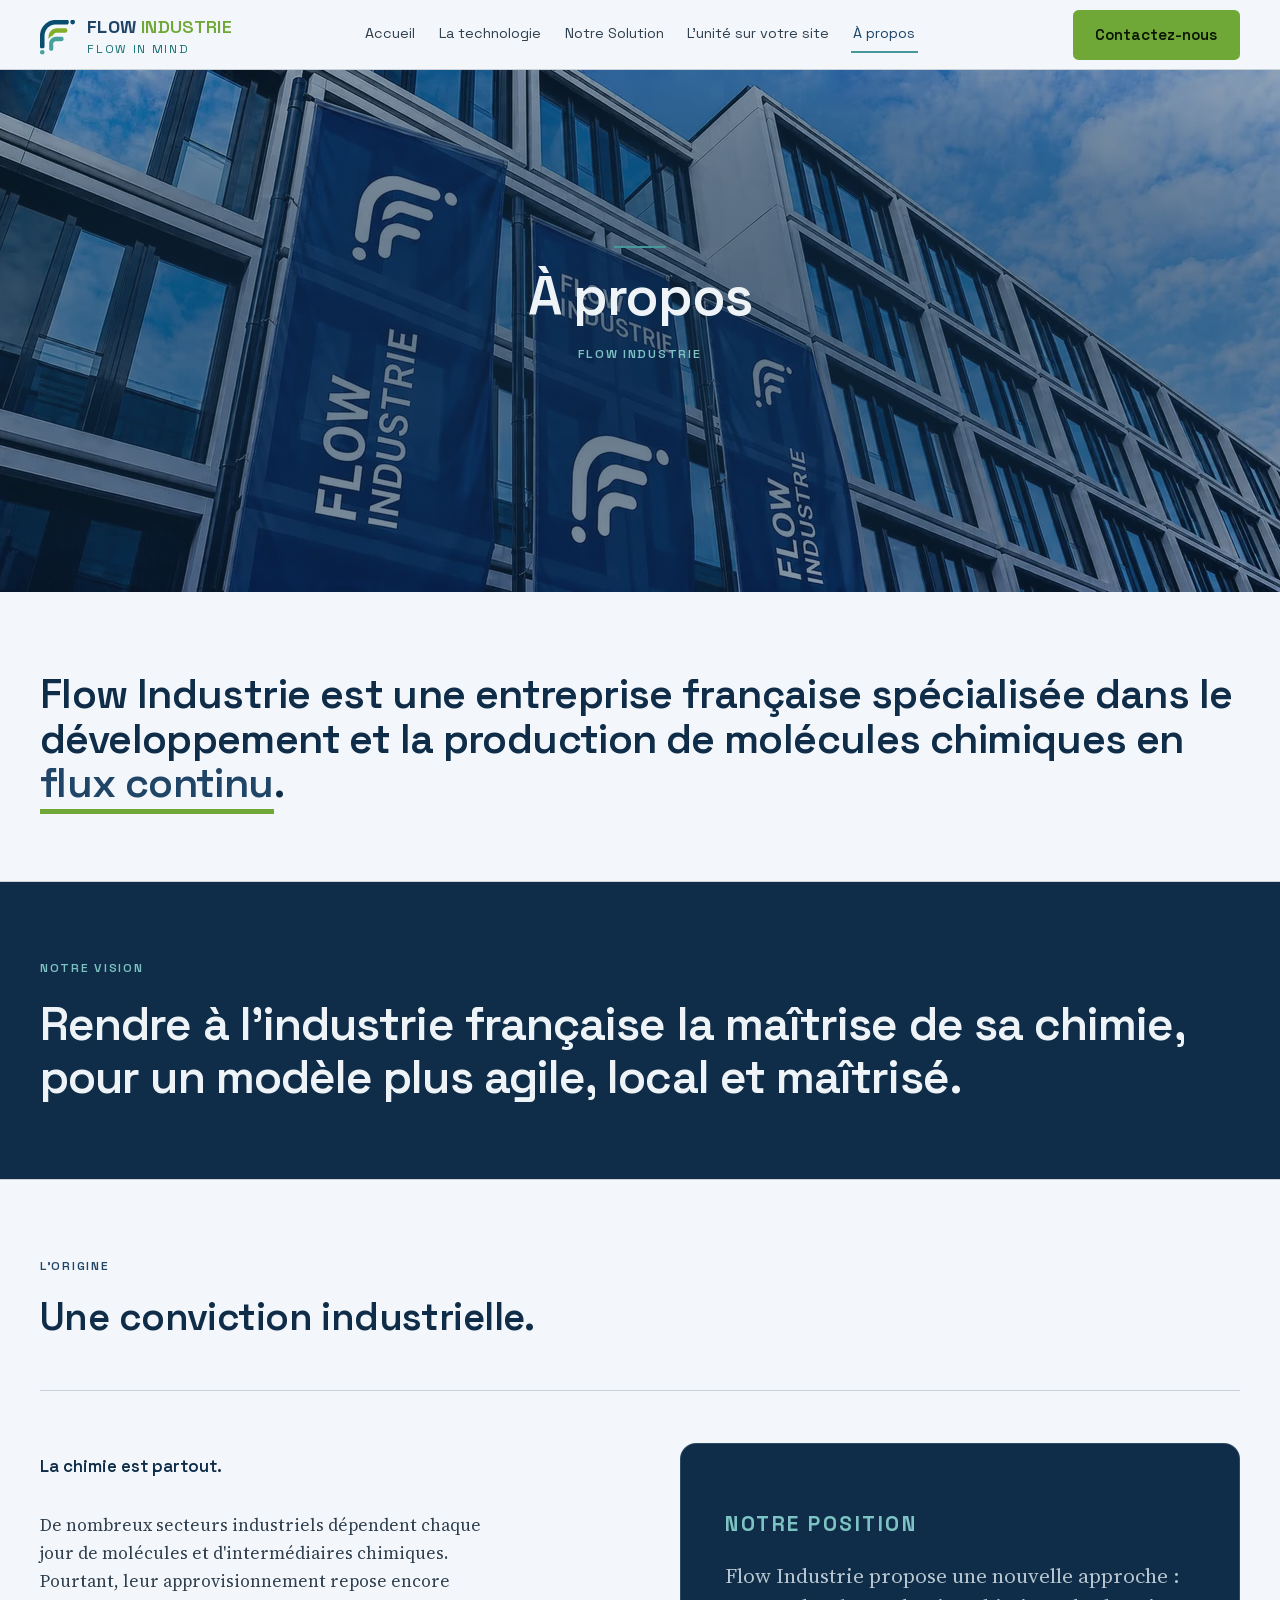
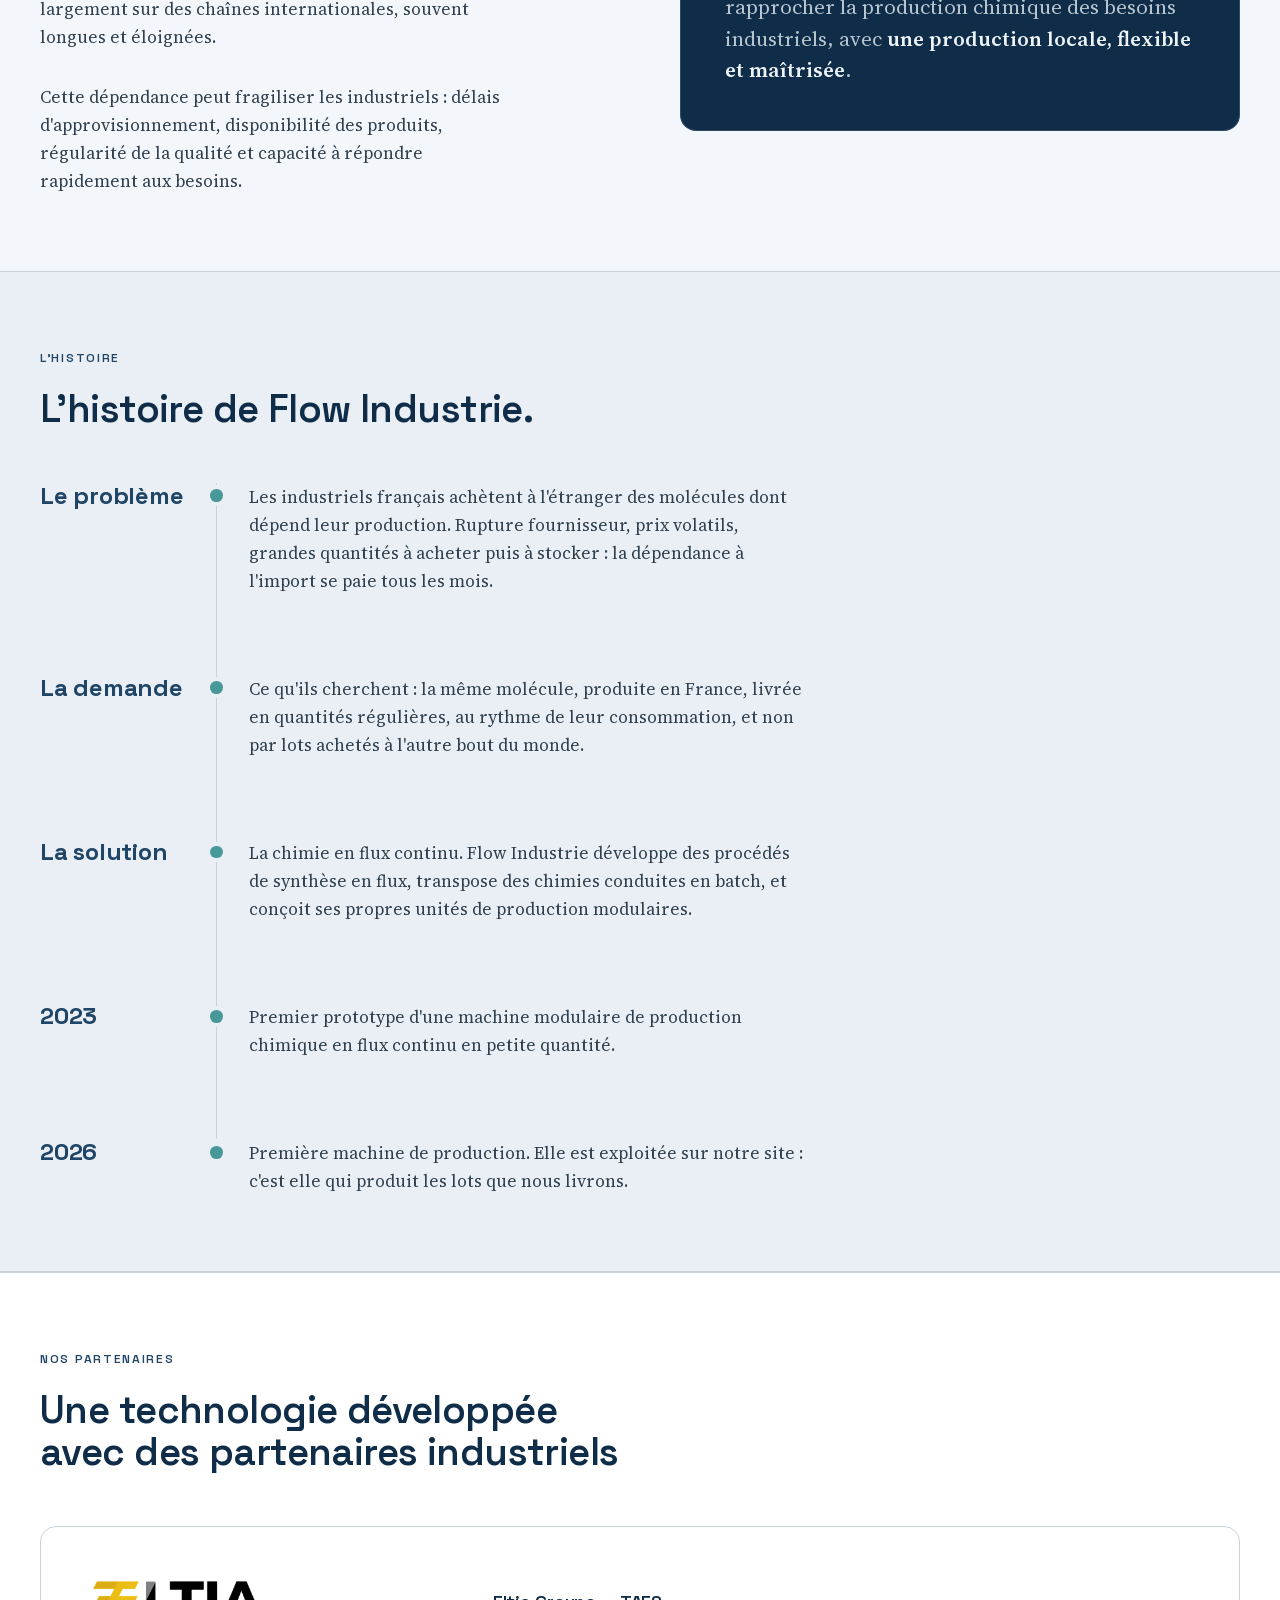
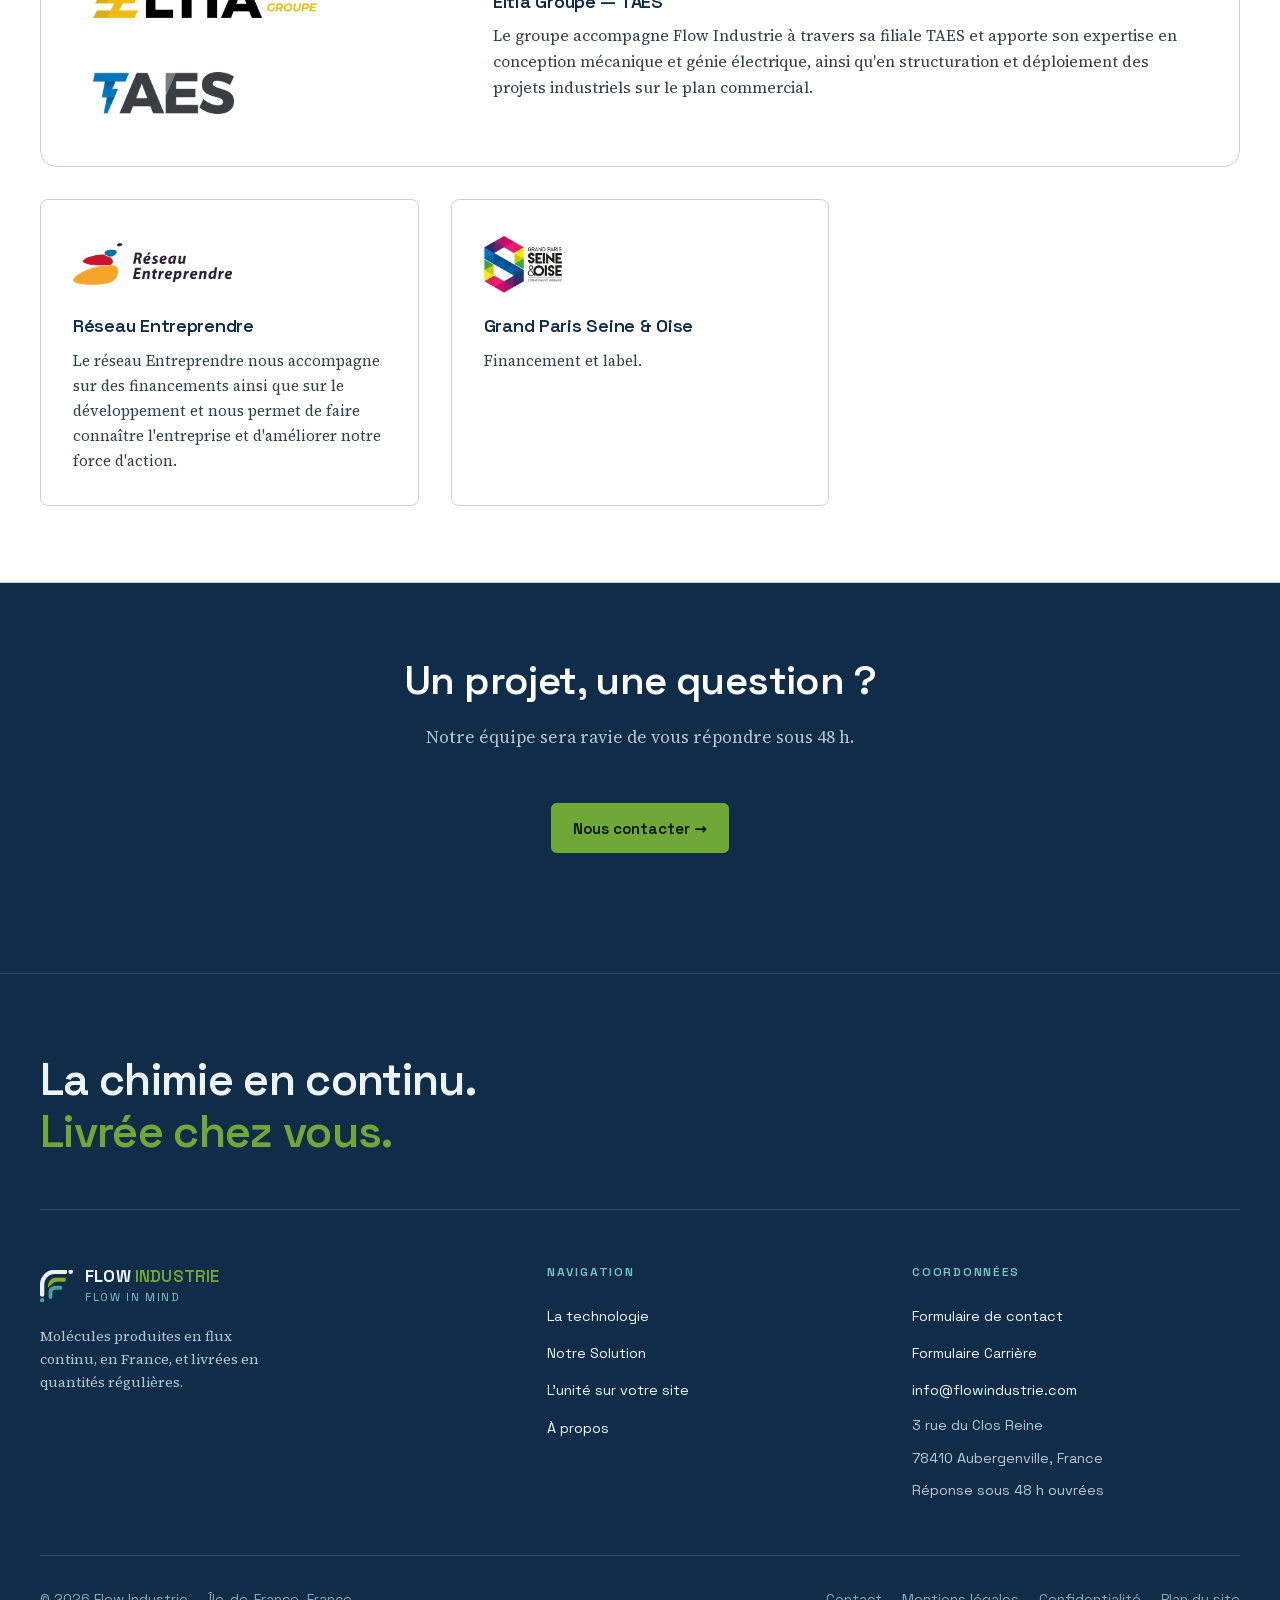
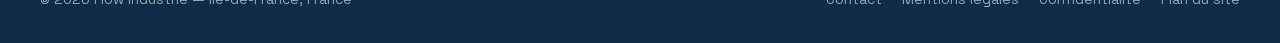
==== commit 26271c93: "Mise a jour de l'apercu, 17/11/2026 10:05" ====
--- a/a-propos/index.html
+++ b/a-propos/index.html
@@ -1,4 +1,4 @@
-<!DOCTYPE html><html lang="fr"> <head><meta name="robots" content="noindex,nofollow"><meta charset="utf-8"><meta name="viewport" content="width=device-width, initial-scale=1"><title>À propos | Flow Industrie — chimie en flux continu, en France</title><meta name="description" content="Flow Industrie produit vos molécules en flux continu sur son site d'Île-de-France et vous livre régulièrement. Une jeune société fondée par une chimiste."><link rel="canonical" href="https://www.flowindustrie.com/a-propos/"><link rel="icon" href="../favicon.svg" type="image/svg+xml"><link rel="sitemap" href="../sitemap-index.xml"><meta property="og:type" content="website"><meta property="og:locale" content="fr_FR"><meta property="og:site_name" content="Flow Industrie"><meta property="og:title" content="À propos | Flow Industrie — chimie en flux continu, en France"><meta property="og:description" content="Flow Industrie produit vos molécules en flux continu sur son site d'Île-de-France et vous livre régulièrement. Une jeune société fondée par une chimiste."><meta property="og:url" content="https://www.flowindustrie.com/a-propos/"><meta property="og:image" content="https://www.flowindustrie.com/images/og-unite-modulaire.jpg"><meta property="og:image:width" content="1200"><meta property="og:image:height" content="630"><meta property="og:image:alt" content="Vue de conception de l'unité modulaire de production chimique en flux continu Flow Industrie."><meta name="twitter:card" content="summary_large_image"><link rel="preconnect" href="https://fonts.googleapis.com"><link rel="preconnect" href="https://fonts.gstatic.com" crossorigin><link href="https://fonts.googleapis.com/css2?family=Space+Grotesk:wght@400;500;600;700&family=Source+Serif+4:opsz,wght@8..60,400;8..60,500;8..60,600&display=swap" rel="stylesheet"><script type="application/ld+json">{"@context":"https://schema.org","@type":"Organization","name":"Flow Industrie","slogan":"Flow in Mind","description":"Flow Industrie produit vos molécules chimiques en flux continu, en France, et vous livre en quantités régulières : la même molécule, sans l'import.","url":"https://www.flowindustrie.com/","logo":"https://www.flowindustrie.com/images/logo-flow-industrie.png","email":"info@flowindustrie.com","address":{"@type":"PostalAddress","streetAddress":"3 rue du Clos Reine","postalCode":"78410","addressLocality":"Aubergenville","addressRegion":"Île-de-France","addressCountry":"FR"}}</script><script type="application/ld+json">{"@context":"https://schema.org","@type":"AboutPage","name":"À propos","description":"Flow Industrie produit vos molécules en flux continu sur son site d'Île-de-France et vous livre régulièrement. Une jeune société fondée par une chimiste.","about":{"@type":"Organization","name":"Flow Industrie","slogan":"Flow in Mind","founder":[{"@type":"Person","name":"Marion Morvan","jobTitle":"Fondatrice et dirigeante","worksFor":{"@type":"Organization","name":"Flow Industrie"}},{"@type":"Person","name":"Etienne Morvan","jobTitle":"Associé, industrialisation","worksFor":{"@type":"Organization","name":"Flow Industrie"}}],"address":{"@type":"PostalAddress","streetAddress":"3 rue du Clos Reine","postalCode":"78410","addressLocality":"Aubergenville","addressRegion":"Île-de-France","addressCountry":"FR"}}}</script><script>
+<!DOCTYPE html><html lang="fr"> <head><meta name="robots" content="noindex,nofollow"><meta charset="utf-8"><meta name="viewport" content="width=device-width, initial-scale=1"><title>À propos | Flow Industrie — chimie en flux continu, en France</title><meta name="description" content="Flow Industrie produit vos molécules en flux continu sur son site d'Île-de-France et vous livre régulièrement. Une jeune société fondée par une chimiste."><link rel="canonical" href="https://www.flowindustrie.com/a-propos/"><link rel="icon" href="../favicon.svg" type="image/svg+xml"><link rel="sitemap" href="../sitemap-index.xml"><meta property="og:type" content="website"><meta property="og:locale" content="fr_FR"><meta property="og:site_name" content="Flow Industrie"><meta property="og:title" content="À propos | Flow Industrie — chimie en flux continu, en France"><meta property="og:description" content="Flow Industrie produit vos molécules en flux continu sur son site d'Île-de-France et vous livre régulièrement. Une jeune société fondée par une chimiste."><meta property="og:url" content="https://www.flowindustrie.com/a-propos/"><meta property="og:image" content="https://www.flowindustrie.com/images/og-unite-modulaire.jpg"><meta property="og:image:width" content="1200"><meta property="og:image:height" content="630"><meta property="og:image:alt" content="Vue de conception de l'unité modulaire de production chimique en flux continu Flow Industrie."><meta name="twitter:card" content="summary_large_image"><link rel="stylesheet" href="../_astro/polices.css"><script type="application/ld+json">{"@context":"https://schema.org","@type":"Organization","name":"Flow Industrie","slogan":"Flow in Mind","description":"Flow Industrie produit vos molécules chimiques en flux continu, en France, et vous livre en quantités régulières : la même molécule, sans l'import.","url":"https://www.flowindustrie.com/","logo":"https://www.flowindustrie.com/images/logo-flow-industrie.png","email":"info@flowindustrie.com","address":{"@type":"PostalAddress","streetAddress":"3 rue du Clos Reine","postalCode":"78410","addressLocality":"Aubergenville","addressRegion":"Île-de-France","addressCountry":"FR"}}</script><script type="application/ld+json">{"@context":"https://schema.org","@type":"AboutPage","name":"À propos","description":"Flow Industrie produit vos molécules en flux continu sur son site d'Île-de-France et vous livre régulièrement. Une jeune société fondée par une chimiste.","about":{"@type":"Organization","name":"Flow Industrie","slogan":"Flow in Mind","founder":[{"@type":"Person","name":"Marion Morvan","jobTitle":"Fondatrice et dirigeante","worksFor":{"@type":"Organization","name":"Flow Industrie"}},{"@type":"Person","name":"Etienne Morvan","jobTitle":"Associé, industrialisation","worksFor":{"@type":"Organization","name":"Flow Industrie"}}],"address":{"@type":"PostalAddress","streetAddress":"3 rue du Clos Reine","postalCode":"78410","addressLocality":"Aubergenville","addressRegion":"Île-de-France","addressCountry":"FR"}}}</script><script>
       (function () {
         var racine = document.documentElement;
         if (window.matchMedia('(prefers-reduced-motion: reduce)').matches) return;
@@ -43,10 +43,7 @@
 <textarea name="message" rows="4" required placeholder="Décrivez-nous votre question / projet…" data-astro-cid-qtd5vjyj></textarea> </label> <label class="consentement" data-astro-cid-qtd5vjyj> <input type="checkbox" name="consentement" required data-astro-cid-qtd5vjyj> <span data-astro-cid-qtd5vjyj>
 J'accepte que Flow Industrie utilise ces informations pour répondre à ma demande. Voir la
 <a class="lien-texte" href="../confidentialite/index.html" data-astro-cid-qtd5vjyj>politique de confidentialité</a>.
-</span> </label> <p class="avertissement" data-astro-cid-qtd5vjyj>
-⚠️ Formulaire non connecté : la clé <code data-astro-cid-qtd5vjyj>PUBLIC_WEB3FORMS_KEY</code> n'est pas encore
-        renseignée dans <code data-astro-cid-qtd5vjyj>.env</code>. Les envois n'arriveront pas tant qu'elle manque.
-</p>  <p class="erreur" id="pan-erreur-envoi" role="alert" hidden data-astro-cid-qtd5vjyj>
+</span> </label> <p class="avertissement" data-astro-cid-qtd5vjyj>⚠️ Ce formulaire n’est pas encore relié : un message envoyé depuis cette page n’arriverait pas. Écrivez-nous à <a href="mailto:info@flowindustrie.com">info@flowindustrie.com</a> en attendant.</p>  <p class="erreur" id="pan-erreur-envoi" role="alert" hidden data-astro-cid-qtd5vjyj>
 L'envoi n'a pas abouti. Réessayez dans un instant, ou écrivez-nous directement à
 <a href="mailto:info@flowindustrie.com" data-astro-cid-qtd5vjyj>info@flowindustrie.com</a>.
 </p> <button class="btn btn-accent" type="submit" disabled data-astro-cid-qtd5vjyj>Envoyer ma demande</button> <p class="note" data-astro-cid-qtd5vjyj>Réponse sous 48 h ouvrées. Vos informations ne sont ni revendues ni transmises à des tiers.</p> </form><div class="remerciement carte" id="pan-remerciement" tabindex="-1" hidden data-astro-cid-qtd5vjyj> <p class="marque" aria-hidden="true" data-astro-cid-qtd5vjyj>✓</p> <h3 data-astro-cid-qtd5vjyj>Merci, votre demande nous est parvenue.</h3> <p data-astro-cid-qtd5vjyj>
--- a/_astro/polices.css
+++ b/_astro/polices.css
@@ -0,0 +1,126 @@
+/* Les polices du site, servies depuis le site — 17/11/2026
+
+   Avant : les 13 pages appelaient fonts.googleapis.com puis fonts.gstatic.com.
+   Chaque visite envoyait donc l'adresse IP du visiteur a un tiers hors de
+   l'Union, sans consentement et avant toute interaction. C'est le motif du
+   « ne pas publier en l'etat » de l'audit.
+
+   Les fichiers sont ceux de Google, inchanges, sous licence SIL Open Font qui
+   autorise la redistribution. Voir polices/LICENCE-OFL.txt.
+
+   Seuls les sous-ensembles latin et latin-ext sont repris : le site est en
+   francais. Les `unicode-range` d'origine sont conserves, le navigateur ne
+   telecharge donc que ce dont la page a besoin. */
+
+@font-face{
+  font-family: 'Source Serif 4';
+  font-style: normal;
+  font-weight: 400;
+  font-display: swap;
+  src: url(polices/source-serif-4-400-latin-ext.woff2) format('woff2');
+  unicode-range: U+0100-02BA, U+02BD-02C5, U+02C7-02CC, U+02CE-02D7, U+02DD-02FF, U+0304, U+0308, U+0329, U+1D00-1DBF, U+1E00-1E9F, U+1EF2-1EFF, U+2020, U+20A0-20AB, U+20AD-20C4, U+2113, U+2C60-2C7F, U+A720-A7FF;
+}
+@font-face{
+  font-family: 'Source Serif 4';
+  font-style: normal;
+  font-weight: 400;
+  font-display: swap;
+  src: url(polices/source-serif-4-400-latin.woff2) format('woff2');
+  unicode-range: U+0000-00FF, U+0131, U+0152-0153, U+02BB-02BC, U+02C6, U+02DA, U+02DC, U+0304, U+0308, U+0329, U+2000-206F, U+20AC, U+2122, U+2191, U+2193, U+2212, U+2215, U+FEFF, U+FFFD;
+}
+@font-face{
+  font-family: 'Source Serif 4';
+  font-style: normal;
+  font-weight: 500;
+  font-display: swap;
+  src: url(polices/source-serif-4-500-latin-ext.woff2) format('woff2');
+  unicode-range: U+0100-02BA, U+02BD-02C5, U+02C7-02CC, U+02CE-02D7, U+02DD-02FF, U+0304, U+0308, U+0329, U+1D00-1DBF, U+1E00-1E9F, U+1EF2-1EFF, U+2020, U+20A0-20AB, U+20AD-20C4, U+2113, U+2C60-2C7F, U+A720-A7FF;
+}
+@font-face{
+  font-family: 'Source Serif 4';
+  font-style: normal;
+  font-weight: 500;
+  font-display: swap;
+  src: url(polices/source-serif-4-500-latin.woff2) format('woff2');
+  unicode-range: U+0000-00FF, U+0131, U+0152-0153, U+02BB-02BC, U+02C6, U+02DA, U+02DC, U+0304, U+0308, U+0329, U+2000-206F, U+20AC, U+2122, U+2191, U+2193, U+2212, U+2215, U+FEFF, U+FFFD;
+}
+@font-face{
+  font-family: 'Source Serif 4';
+  font-style: normal;
+  font-weight: 600;
+  font-display: swap;
+  src: url(polices/source-serif-4-600-latin-ext.woff2) format('woff2');
+  unicode-range: U+0100-02BA, U+02BD-02C5, U+02C7-02CC, U+02CE-02D7, U+02DD-02FF, U+0304, U+0308, U+0329, U+1D00-1DBF, U+1E00-1E9F, U+1EF2-1EFF, U+2020, U+20A0-20AB, U+20AD-20C4, U+2113, U+2C60-2C7F, U+A720-A7FF;
+}
+@font-face{
+  font-family: 'Source Serif 4';
+  font-style: normal;
+  font-weight: 600;
+  font-display: swap;
+  src: url(polices/source-serif-4-600-latin.woff2) format('woff2');
+  unicode-range: U+0000-00FF, U+0131, U+0152-0153, U+02BB-02BC, U+02C6, U+02DA, U+02DC, U+0304, U+0308, U+0329, U+2000-206F, U+20AC, U+2122, U+2191, U+2193, U+2212, U+2215, U+FEFF, U+FFFD;
+}
+@font-face{
+  font-family: 'Space Grotesk';
+  font-style: normal;
+  font-weight: 400;
+  font-display: swap;
+  src: url(polices/space-grotesk-400-latin-ext.woff2) format('woff2');
+  unicode-range: U+0100-02BA, U+02BD-02C5, U+02C7-02CC, U+02CE-02D7, U+02DD-02FF, U+0304, U+0308, U+0329, U+1D00-1DBF, U+1E00-1E9F, U+1EF2-1EFF, U+2020, U+20A0-20AB, U+20AD-20C4, U+2113, U+2C60-2C7F, U+A720-A7FF;
+}
+@font-face{
+  font-family: 'Space Grotesk';
+  font-style: normal;
+  font-weight: 400;
+  font-display: swap;
+  src: url(polices/space-grotesk-400-latin.woff2) format('woff2');
+  unicode-range: U+0000-00FF, U+0131, U+0152-0153, U+02BB-02BC, U+02C6, U+02DA, U+02DC, U+0304, U+0308, U+0329, U+2000-206F, U+20AC, U+2122, U+2191, U+2193, U+2212, U+2215, U+FEFF, U+FFFD;
+}
+@font-face{
+  font-family: 'Space Grotesk';
+  font-style: normal;
+  font-weight: 500;
+  font-display: swap;
+  src: url(polices/space-grotesk-500-latin-ext.woff2) format('woff2');
+  unicode-range: U+0100-02BA, U+02BD-02C5, U+02C7-02CC, U+02CE-02D7, U+02DD-02FF, U+0304, U+0308, U+0329, U+1D00-1DBF, U+1E00-1E9F, U+1EF2-1EFF, U+2020, U+20A0-20AB, U+20AD-20C4, U+2113, U+2C60-2C7F, U+A720-A7FF;
+}
+@font-face{
+  font-family: 'Space Grotesk';
+  font-style: normal;
+  font-weight: 500;
+  font-display: swap;
+  src: url(polices/space-grotesk-500-latin.woff2) format('woff2');
+  unicode-range: U+0000-00FF, U+0131, U+0152-0153, U+02BB-02BC, U+02C6, U+02DA, U+02DC, U+0304, U+0308, U+0329, U+2000-206F, U+20AC, U+2122, U+2191, U+2193, U+2212, U+2215, U+FEFF, U+FFFD;
+}
+@font-face{
+  font-family: 'Space Grotesk';
+  font-style: normal;
+  font-weight: 600;
+  font-display: swap;
+  src: url(polices/space-grotesk-600-latin-ext.woff2) format('woff2');
+  unicode-range: U+0100-02BA, U+02BD-02C5, U+02C7-02CC, U+02CE-02D7, U+02DD-02FF, U+0304, U+0308, U+0329, U+1D00-1DBF, U+1E00-1E9F, U+1EF2-1EFF, U+2020, U+20A0-20AB, U+20AD-20C4, U+2113, U+2C60-2C7F, U+A720-A7FF;
+}
+@font-face{
+  font-family: 'Space Grotesk';
+  font-style: normal;
+  font-weight: 600;
+  font-display: swap;
+  src: url(polices/space-grotesk-600-latin.woff2) format('woff2');
+  unicode-range: U+0000-00FF, U+0131, U+0152-0153, U+02BB-02BC, U+02C6, U+02DA, U+02DC, U+0304, U+0308, U+0329, U+2000-206F, U+20AC, U+2122, U+2191, U+2193, U+2212, U+2215, U+FEFF, U+FFFD;
+}
+@font-face{
+  font-family: 'Space Grotesk';
+  font-style: normal;
+  font-weight: 700;
+  font-display: swap;
+  src: url(polices/space-grotesk-700-latin-ext.woff2) format('woff2');
+  unicode-range: U+0100-02BA, U+02BD-02C5, U+02C7-02CC, U+02CE-02D7, U+02DD-02FF, U+0304, U+0308, U+0329, U+1D00-1DBF, U+1E00-1E9F, U+1EF2-1EFF, U+2020, U+20A0-20AB, U+20AD-20C4, U+2113, U+2C60-2C7F, U+A720-A7FF;
+}
+@font-face{
+  font-family: 'Space Grotesk';
+  font-style: normal;
+  font-weight: 700;
+  font-display: swap;
+  src: url(polices/space-grotesk-700-latin.woff2) format('woff2');
+  unicode-range: U+0000-00FF, U+0131, U+0152-0153, U+02BB-02BC, U+02C6, U+02DA, U+02DC, U+0304, U+0308, U+0329, U+2000-206F, U+20AC, U+2122, U+2191, U+2193, U+2212, U+2215, U+FEFF, U+FFFD;
+}
--- a/_astro/a-propos.DqSEigQd.css
+++ b/_astro/a-propos.DqSEigQd.css
@@ -252,3 +252,10 @@
 @media (min-width:1081px){
  html{font-size:clamp(16px,calc(100vw / 120),21.3333px)}
 }
+
+
+/* Le lien des avertissements de formulaire, pose le 17/11/2026 : il heritait
+   d'une couleur de lien prevue pour le fond clair du site, illisible sur le
+   fond d'alerte. Cette feuille est chargee par les 13 pages, et les
+   avertissements aussi. */
+.avertissement a{color:inherit;text-decoration:underline;text-underline-offset:.15em}
--- a/_astro/mobile-partage.css
+++ b/_astro/mobile-partage.css
@@ -882,3 +882,132 @@
  .plan-du-site h1{                   /* Plan du site */
   font-size:var(--text-display-s)}
 }
+
+
+/* ═══ Passe du 16/11/2026 : des points a la place des fleches ══════════════
+
+   Demande de Nathan, pour tous les rouleaux du site, sur telephone seulement.
+   La fleche est un idiome de souris. Au pouce on fait glisser : ce qui manque
+   n'est pas un bouton pour avancer, c'est de savoir qu'il y a une suite et ou
+   l'on en est. Les points disent les deux, et le point allonge montre de quel
+   cote la bande continue.
+
+   Les points prennent la place exacte du compteur « 1 / 2 », sous la bande,
+   dans la gouttiere que les trois rouleaux reservaient deja. Le compteur n'est
+   pas supprime : il porte `aria-live` et reste annonce aux lecteurs d'ecran. Il
+   cesse seulement d'etre affiche, puisque les points disent la meme chose a
+   l'oeil. Deux ecritures du meme etat cote a cote seraient une redite.
+
+   Rien de tout ceci n'atteint l'ordinateur. Les trois barres de commandes sont
+   `display:none` par defaut et ne passent a `display:contents` que dans les
+   requetes de media ci-dessous : les fleches n'ont jamais ete visibles au-dela
+   de 900 px. Le lot est donc sans effet sur la version bureau, par
+   construction et non par precaution. */
+
+.rouleau-points{display:flex;align-items:center;justify-content:center;
+ gap:0;list-style:none;margin:0;padding:0}
+
+/* La cible tactile fait 28 x 44 px, le point visible 7 px. Le confort du pouce
+   ne se paie pas par une rangee de grosses pastilles : c'est la zone cliquable
+   qui est large, pas le dessin. */
+.rouleau-point{display:block;position:relative;
+ width:1.75rem;height:2.75rem;margin:0;padding:0;border:0;
+ background:none;cursor:pointer;-webkit-tap-highlight-color:transparent}
+.rouleau-point::before{content:"";position:absolute;top:50%;left:50%;
+ width:.4375rem;height:.4375rem;border-radius:62.4375rem;translate:-50% -50%;
+ background:color-mix(in oklab,var(--color-ink) 26%,transparent);
+ transition:background-color var(--dur) var(--ease-out),
+            width var(--dur) var(--ease-out)}
+.rouleau-point[aria-current="true"]::before{width:1.125rem;
+ background:var(--color-teal)}
+/* Le contour de focus se pose sur le point dessine, pas sur la cible
+   transparente : un rectangle de 28 x 44 px autour d'un point de 7 px
+   designerait du vide. */
+.rouleau-point:focus-visible{outline:none}
+.rouleau-point:focus-visible::before{outline:2px solid var(--color-teal);
+ outline-offset:3px}
+@media (prefers-reduced-motion:reduce){
+ .rouleau-point::before{transition:none}
+}
+
+/* Les trois etapes et les partenaires : meme seuil que leurs fleches. */
+@media(max-width:900px){
+ .trajet-rouleau[data-actif] .trajet-fleche,
+ .partenaires-rouleau[data-actif] .rouleau-fleche{display:none}
+ .trajet-rouleau[data-actif] .rouleau-rang,
+ .partenaires-rouleau[data-actif] .rouleau-rang{position:absolute;
+  width:1px;height:1px;overflow:hidden;clip-path:inset(50%);white-space:nowrap}
+ .trajet-rouleau[data-actif],
+ .partenaires-rouleau[data-actif]{padding-bottom:3rem}
+ .trajet-rouleau[data-actif] .rouleau-points,
+ .partenaires-rouleau[data-actif] .rouleau-points{position:absolute;bottom:0;
+  left:50%;translate:-50% 0}
+}
+
+/* Les secteurs : leur rouleau ne s'ouvre qu'a 760 px, leurs points aussi. */
+@media(max-width:760px){
+ .secteurs-rouleau[data-actif] .rouleau-fleche{display:none}
+ .secteurs-rouleau[data-actif] .rouleau-rang{position:absolute;
+  width:1px;height:1px;overflow:hidden;clip-path:inset(50%);white-space:nowrap}
+ .secteurs-rouleau[data-actif]{padding-bottom:3rem}
+ .secteurs-rouleau[data-actif] .rouleau-points{position:absolute;bottom:0;
+  left:50%;translate:-50% 0}
+}
+
+
+/* ─── « Nos valeurs ajoutees » : de l'air au-dessus du surtitre ────────────
+
+   Releve du 16/11/2026, sur les quatre pages a surtitre : partout le surtitre
+   d'une section se pose a 76 px du haut, par `.wrap{padding-block:
+   var(--rythme-demi)}`. Dans les trois sections « Nos valeurs ajoutees », le
+   `.wrap` est AUSSI le bloc epingle `.ecran`, dont le rembourrage est ramene a
+   .2rem pour que le bloc tienne dans la hauteur libre. Le surtitre tombait
+   donc a 3 px du bord, colle a la fin de la section precedente.
+
+   La reserve se prend sur la SECTION, jamais sur `.ecran` : `mobile.js` mesure
+   `--h-ecran` a partir du rembourrage de `.ecran`, et l'y remettre ferait
+   grandir le bloc de 76 px, donc l'empecherait de s'epingler. C'est exactement
+   le defaut que la passe du 21/09 avait corrige, et il ne faut pas le rouvrir
+   pour une question de marge.
+
+   Les trois pages portent des marqueurs de composant differents (`j7pv25f6`,
+   `fvbzfwj6`, `t6vnkbpi`) : on vise la classe seule, qui leur est commune. */
+@media(max-width:900px){
+ .split-piliers{padding-top:var(--rythme-demi)}
+}
+
+
+/* ─── Les tuiles de secteurs : dire qu'elles se retournent ─────────────────
+
+   Le retournement au tapotement existe deja : le script en ligne de la page
+   tient un petit automate (survol, focus, verrou) et n'ecarte que la souris et
+   le clavier sur le clic. Un appui tactile passe. Mesure du 16/11/2026 :
+   `data-retourne` se pose bien, et `.plateau` prend `rotateY(180deg)`.
+
+   Ce qui manquait n'est donc pas le comportement, c'est l'indice. Sur grand
+   ecran on decouvre le dos en passant la souris, sans rien demander. Au doigt,
+   rien ne dit qu'il y a un dos : on voit huit images legendees et on passe.
+
+   D'ou cette pastille, posee seulement la ou le survol n'existe pas, et
+   seulement quand le script pilote la grille — sans lui, la tuile n'a pas de
+   dos a montrer, elle deroule sa liste sous l'image, et promettre un
+   retournement serait mentir.
+
+   `(hover: none)` plutot qu'une largeur : ce n'est pas la taille de l'ecran
+   qui prive du survol, c'est le moyen de pointage. Une tablette large au doigt
+   a le meme besoin qu'un telephone. */
+@media (hover: none){
+ [data-grille-secteurs][data-pilotage] .tuile .face-avant::before{
+  content:"";position:absolute;z-index:2;top:.4rem;right:.4rem;
+  width:1.5rem;height:1.5rem;border-radius:62.4375rem;
+  background-color:color-mix(in oklab,var(--color-petrol-deep) 62%,transparent);
+  -webkit-backdrop-filter:blur(.25rem);backdrop-filter:blur(.25rem);
+  /* Le « plus » est dessine par deux filets, pour ne pas charger la page d'une
+     icone de 24 octets ni d'un caractere qui dependrait de la police. */
+  background-image:linear-gradient(var(--color-on-dark),var(--color-on-dark)),
+                   linear-gradient(var(--color-on-dark),var(--color-on-dark));
+  background-size:.625rem 2px,2px .625rem;
+  background-position:center,center;
+  background-repeat:no-repeat;
+  box-shadow:0 1px .25rem oklch(29% .06 248 / .25)}
+}
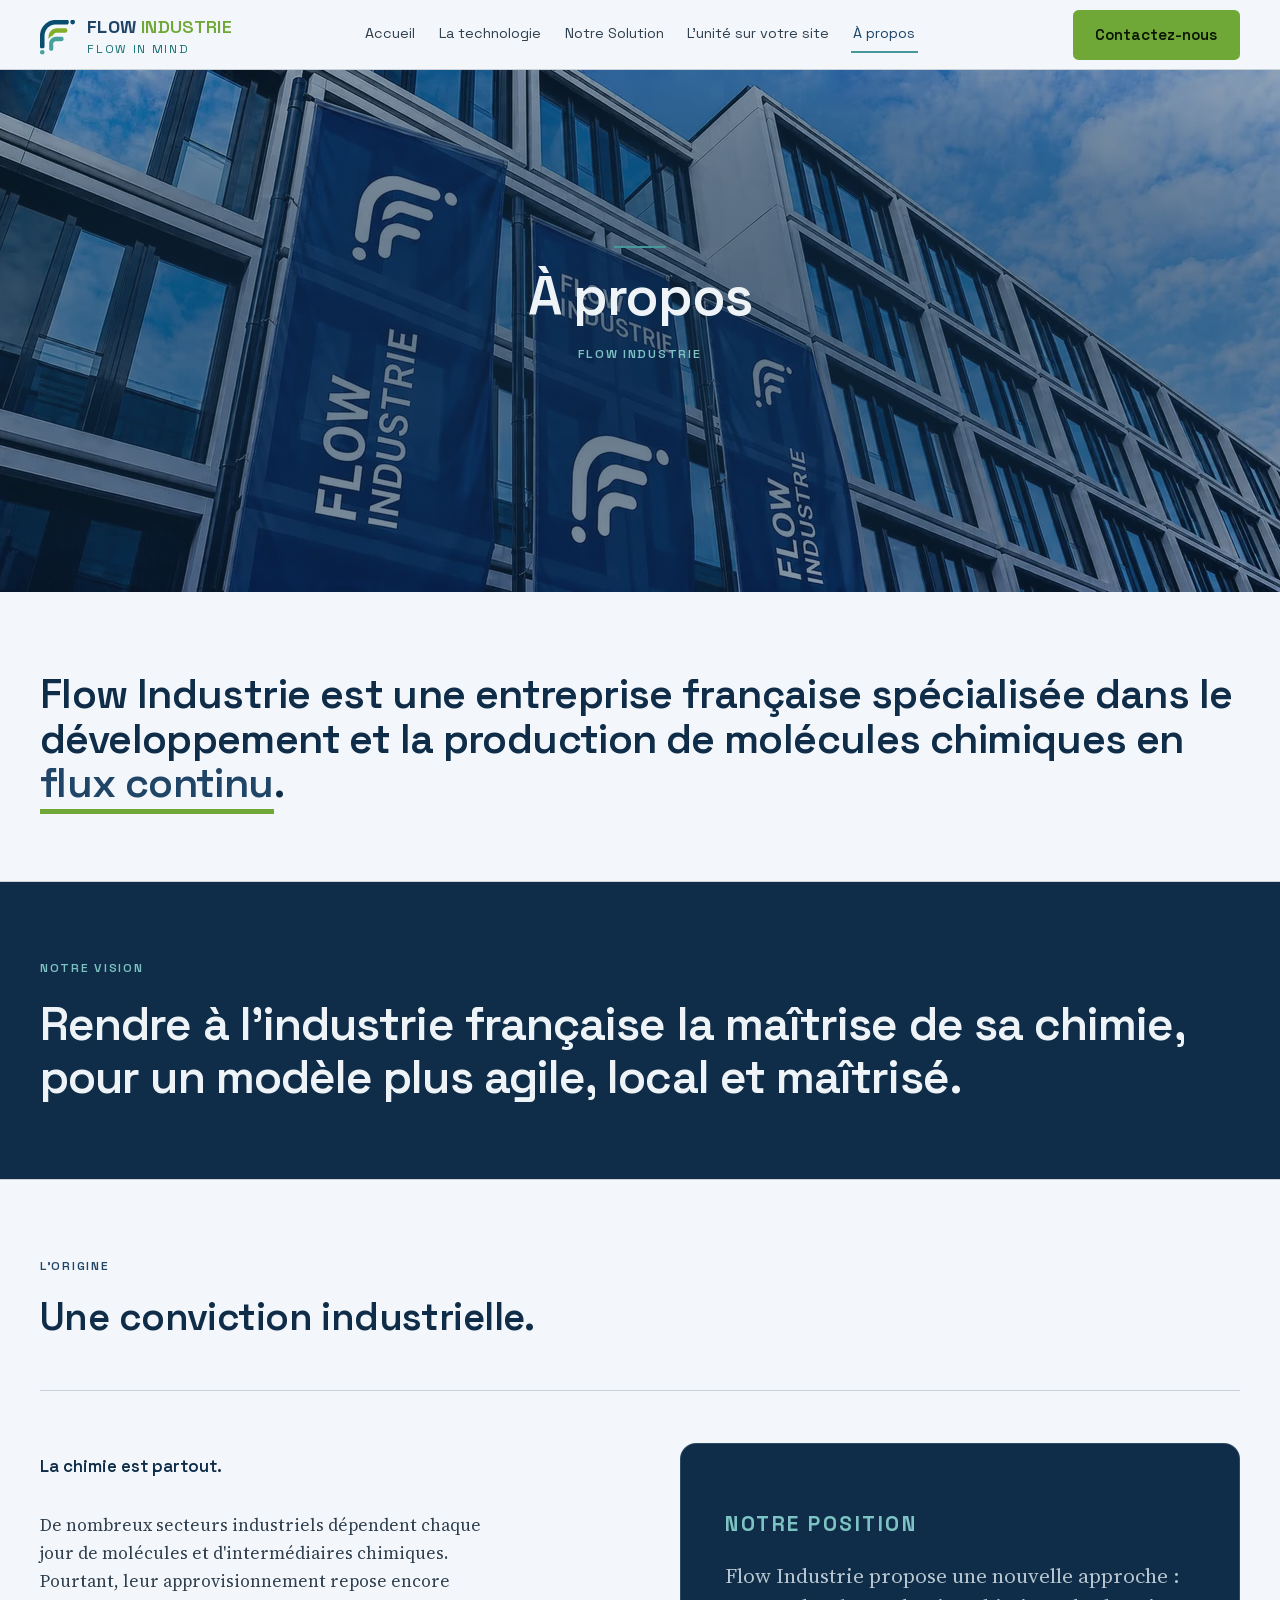
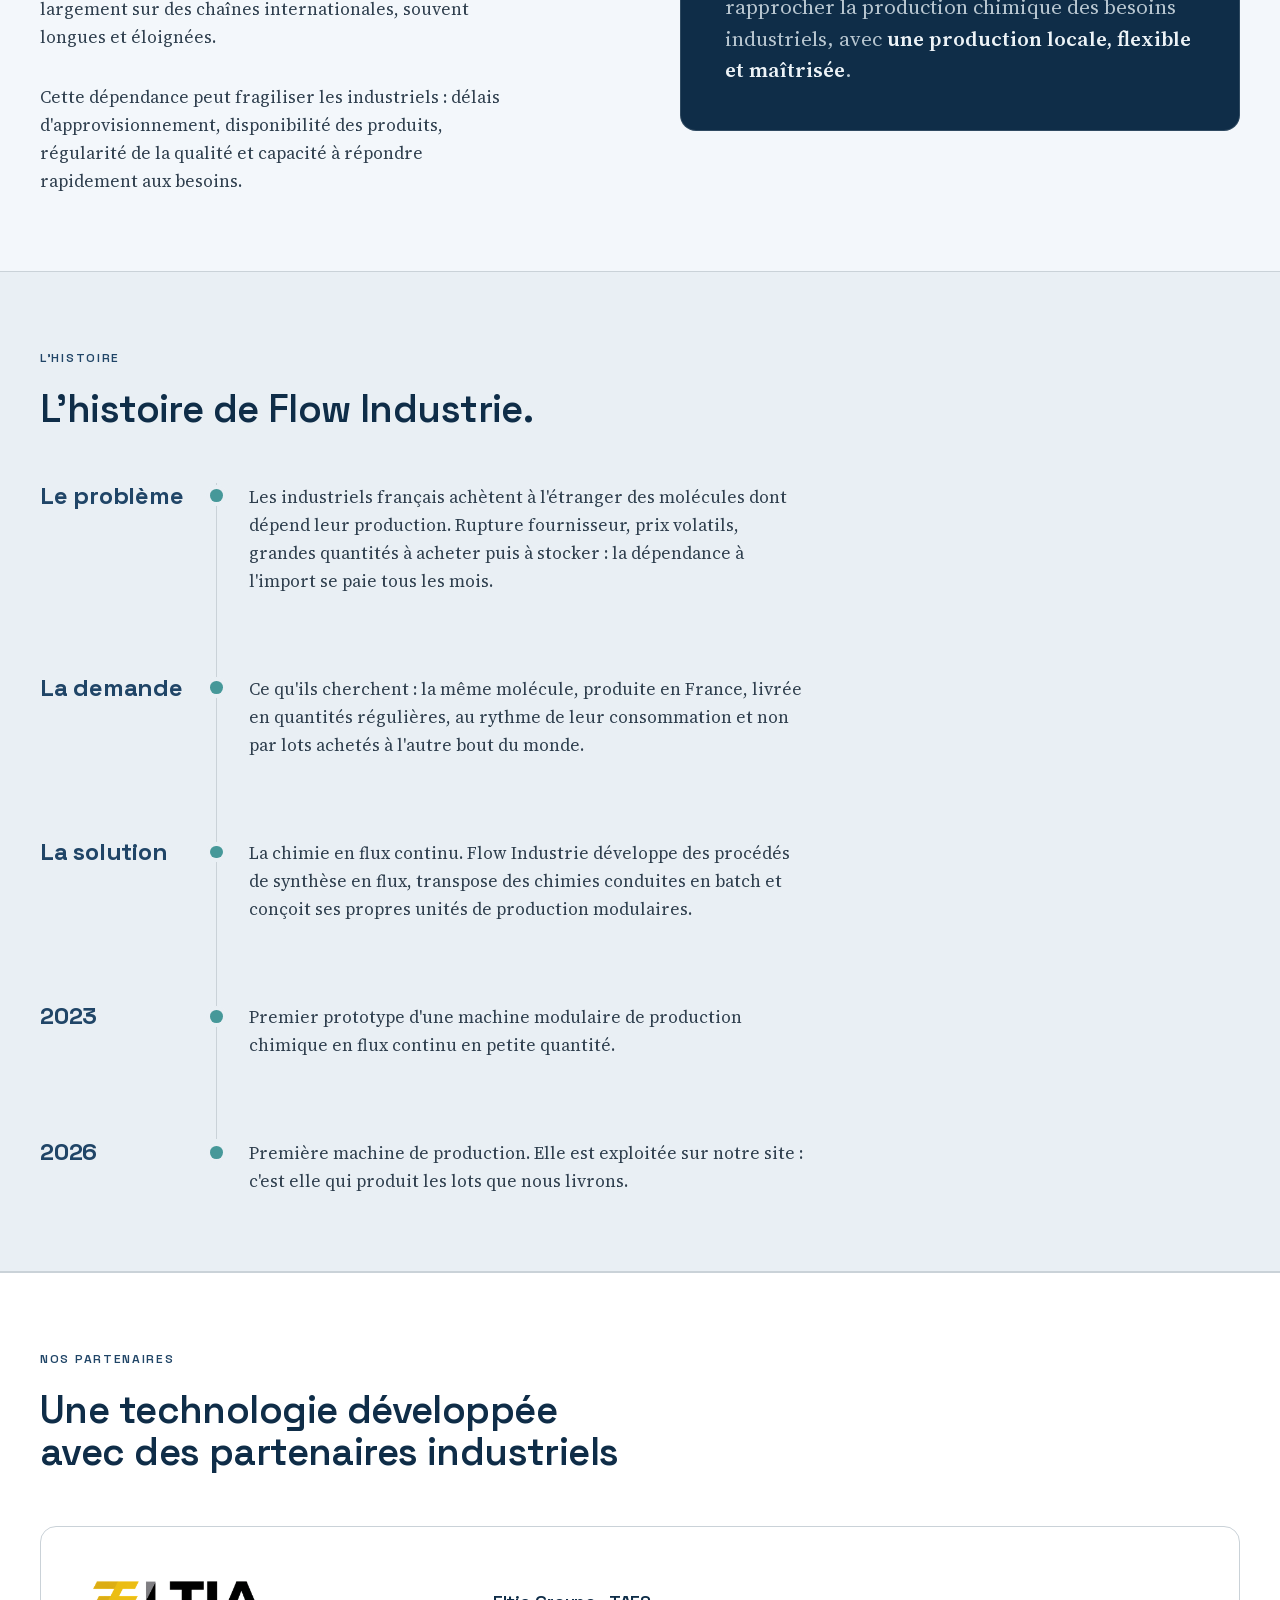
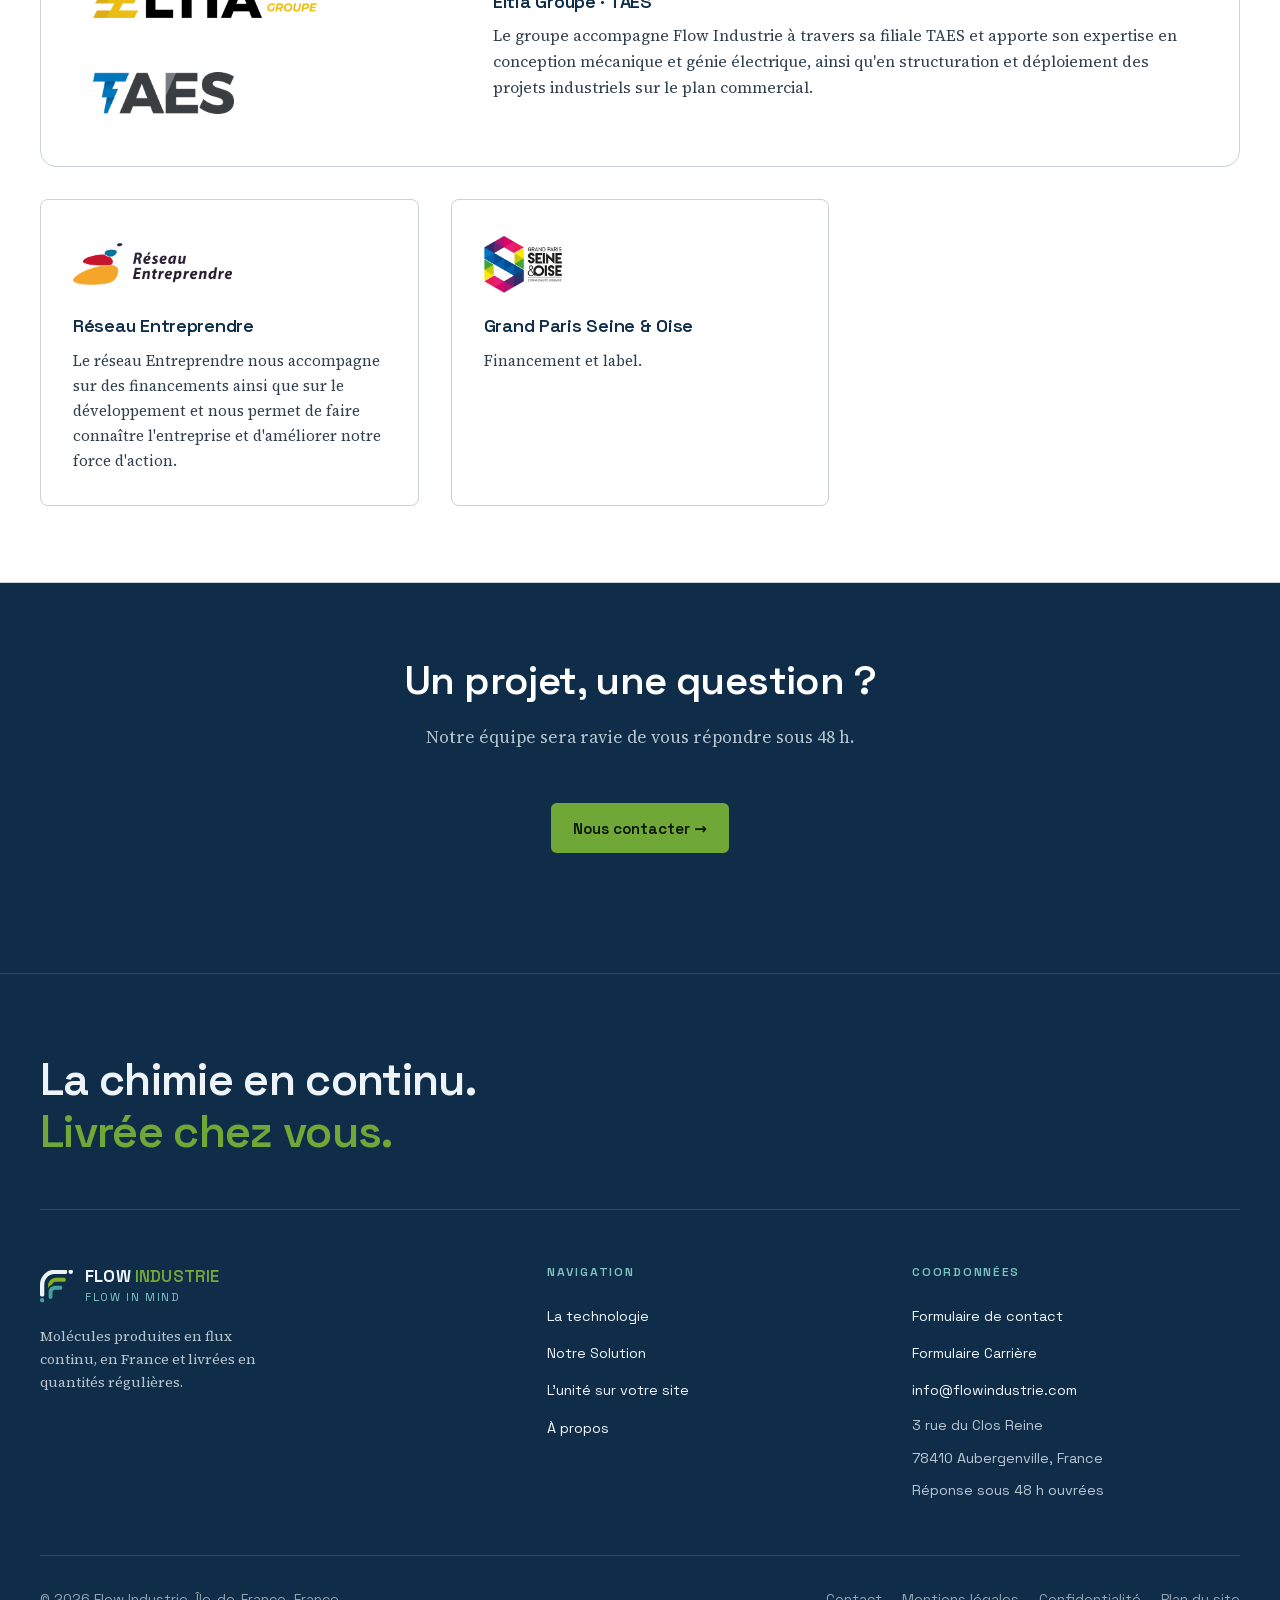
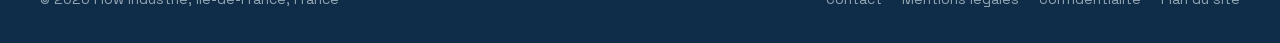
==== commit 07af8ace: "Mise a jour de l'apercu, 24/11/2026 00:01" ====
--- a/a-propos/index.html
+++ b/a-propos/index.html
@@ -1,4 +1,4 @@
-<!DOCTYPE html><html lang="fr"> <head><meta name="robots" content="noindex,nofollow"><meta charset="utf-8"><meta name="viewport" content="width=device-width, initial-scale=1"><title>À propos | Flow Industrie — chimie en flux continu, en France</title><meta name="description" content="Flow Industrie produit vos molécules en flux continu sur son site d'Île-de-France et vous livre régulièrement. Une jeune société fondée par une chimiste."><link rel="canonical" href="https://www.flowindustrie.com/a-propos/"><link rel="icon" href="../favicon.svg" type="image/svg+xml"><link rel="sitemap" href="../sitemap-index.xml"><meta property="og:type" content="website"><meta property="og:locale" content="fr_FR"><meta property="og:site_name" content="Flow Industrie"><meta property="og:title" content="À propos | Flow Industrie — chimie en flux continu, en France"><meta property="og:description" content="Flow Industrie produit vos molécules en flux continu sur son site d'Île-de-France et vous livre régulièrement. Une jeune société fondée par une chimiste."><meta property="og:url" content="https://www.flowindustrie.com/a-propos/"><meta property="og:image" content="https://www.flowindustrie.com/images/og-unite-modulaire.jpg"><meta property="og:image:width" content="1200"><meta property="og:image:height" content="630"><meta property="og:image:alt" content="Vue de conception de l'unité modulaire de production chimique en flux continu Flow Industrie."><meta name="twitter:card" content="summary_large_image"><link rel="stylesheet" href="../_astro/polices.css"><script type="application/ld+json">{"@context":"https://schema.org","@type":"Organization","name":"Flow Industrie","slogan":"Flow in Mind","description":"Flow Industrie produit vos molécules chimiques en flux continu, en France, et vous livre en quantités régulières : la même molécule, sans l'import.","url":"https://www.flowindustrie.com/","logo":"https://www.flowindustrie.com/images/logo-flow-industrie.png","email":"info@flowindustrie.com","address":{"@type":"PostalAddress","streetAddress":"3 rue du Clos Reine","postalCode":"78410","addressLocality":"Aubergenville","addressRegion":"Île-de-France","addressCountry":"FR"}}</script><script type="application/ld+json">{"@context":"https://schema.org","@type":"AboutPage","name":"À propos","description":"Flow Industrie produit vos molécules en flux continu sur son site d'Île-de-France et vous livre régulièrement. Une jeune société fondée par une chimiste.","about":{"@type":"Organization","name":"Flow Industrie","slogan":"Flow in Mind","founder":[{"@type":"Person","name":"Marion Morvan","jobTitle":"Fondatrice et dirigeante","worksFor":{"@type":"Organization","name":"Flow Industrie"}},{"@type":"Person","name":"Etienne Morvan","jobTitle":"Associé, industrialisation","worksFor":{"@type":"Organization","name":"Flow Industrie"}}],"address":{"@type":"PostalAddress","streetAddress":"3 rue du Clos Reine","postalCode":"78410","addressLocality":"Aubergenville","addressRegion":"Île-de-France","addressCountry":"FR"}}}</script><script>
+<!DOCTYPE html><html lang="fr"> <head><meta name="robots" content="noindex,nofollow"><meta charset="utf-8"><meta name="viewport" content="width=device-width, initial-scale=1"><title>À propos | Flow Industrie : chimie en flux continu, en France</title><meta name="description" content="Flow Industrie produit vos molécules en flux continu sur son site d'Île-de-France et vous livre régulièrement. Une jeune société fondée par une chimiste."><link rel="canonical" href="https://www.flowindustrie.com/a-propos/"><link rel="icon" href="../favicon.svg" type="image/svg+xml"><link rel="sitemap" href="../sitemap-index.xml"><meta property="og:type" content="website"><meta property="og:locale" content="fr_FR"><meta property="og:site_name" content="Flow Industrie"><meta property="og:title" content="À propos | Flow Industrie : chimie en flux continu, en France"><meta property="og:description" content="Flow Industrie produit vos molécules en flux continu sur son site d'Île-de-France et vous livre régulièrement. Une jeune société fondée par une chimiste."><meta property="og:url" content="https://www.flowindustrie.com/a-propos/"><meta property="og:image" content="https://www.flowindustrie.com/images/og-unite-modulaire.jpg"><meta property="og:image:width" content="1200"><meta property="og:image:height" content="630"><meta property="og:image:alt" content="Vue de conception de l'unité modulaire de production chimique en flux continu Flow Industrie."><meta name="twitter:card" content="summary_large_image"><link rel="stylesheet" href="../_astro/polices.css"><script type="application/ld+json">{"@context":"https://schema.org","@type":"Organization","name":"Flow Industrie","slogan":"Flow in Mind","description":"Flow Industrie produit vos molécules chimiques en flux continu, en France et vous livre en quantités régulières : la même molécule, sans l'import.","url":"https://www.flowindustrie.com/","logo":"https://www.flowindustrie.com/images/logo-flow-industrie.png","email":"info@flowindustrie.com","address":{"@type":"PostalAddress","streetAddress":"3 rue du Clos Reine","postalCode":"78410","addressLocality":"Aubergenville","addressRegion":"Île-de-France","addressCountry":"FR"}}</script><script type="application/ld+json">{"@context":"https://schema.org","@type":"AboutPage","name":"À propos","description":"Flow Industrie produit vos molécules en flux continu sur son site d'Île-de-France et vous livre régulièrement. Une jeune société fondée par une chimiste.","about":{"@type":"Organization","name":"Flow Industrie","slogan":"Flow in Mind","founder":[{"@type":"Person","name":"Marion Morvan","jobTitle":"Fondatrice et dirigeante","worksFor":{"@type":"Organization","name":"Flow Industrie"}},{"@type":"Person","name":"Etienne Morvan","jobTitle":"Associé, industrialisation","worksFor":{"@type":"Organization","name":"Flow Industrie"}}],"address":{"@type":"PostalAddress","streetAddress":"3 rue du Clos Reine","postalCode":"78410","addressLocality":"Aubergenville","addressRegion":"Île-de-France","addressCountry":"FR"}}}</script><script>
       (function () {
         var racine = document.documentElement;
         if (window.matchMedia('(prefers-reduced-motion: reduce)').matches) return;
@@ -11,24 +11,23 @@
 <style>.cta-fin[data-astro-cid-ozoyvow7]{background:var(--color-petrol-deep);color:var(--color-on-dark)}.cta-fin[data-astro-cid-ozoyvow7].fond-petrol{background:var(--color-petrol)}.cta-fin[data-astro-cid-ozoyvow7] .wrap[data-astro-cid-ozoyvow7]{padding-block:var(--rythme-demi) var(--space-3xl);text-align:center}.cta-fin[data-astro-cid-ozoyvow7].suivie .wrap[data-astro-cid-ozoyvow7]{padding-bottom:var(--rythme-demi)}.cta-titre[data-astro-cid-ozoyvow7]{font-size:clamp(1.8rem,3.4vw,2.5rem);color:#fff;max-width:24ch;margin-inline:auto}.cta-texte[data-astro-cid-ozoyvow7]{margin-top:var(--space-md);color:var(--color-on-dark-2);max-width:52ch;margin-inline:auto}.cta-actions[data-astro-cid-ozoyvow7]{margin-top:var(--space-xl);display:flex;flex-wrap:wrap;align-items:center;justify-content:center;gap:var(--space-lg)}.cta-secondaire[data-astro-cid-ozoyvow7]{font-family:var(--font-display);font-weight:600;font-size:.95rem;color:var(--color-teal-clair);text-decoration-color:var(--color-accent)}
 .surtitre-section[data-astro-cid-xhkvyzga]{font-family:var(--font-display);font-size:.76rem;font-weight:600;letter-spacing:.14em;text-transform:uppercase;color:var(--color-petrol);margin-bottom:var(--space-md)}.vision[data-astro-cid-xhkvyzga]{background:var(--color-petrol-deep);border-block:var(--rule)}.vision[data-astro-cid-xhkvyzga] .wrap[data-astro-cid-xhkvyzga]{padding-block:var(--rythme-demi)}.vision[data-astro-cid-xhkvyzga].part-empruntee{margin-top:2.75rem}.vision[data-astro-cid-xhkvyzga] .surtitre-section[data-astro-cid-xhkvyzga]{color:var(--color-teal-clair)}.phrase[data-astro-cid-xhkvyzga]{font-family:var(--font-display);font-weight:600;font-size:clamp(1.75rem,3.6vw,3.05rem);line-height:1.14;letter-spacing:-.02em;color:var(--color-on-dark)}.vision[data-astro-cid-xhkvyzga][data-pilotage] .mot[data-astro-cid-xhkvyzga]{opacity:0;transition:opacity .45s var(--ease-out)}.vision[data-astro-cid-xhkvyzga][data-pilotage] .mot[data-astro-cid-xhkvyzga].allume{opacity:1}
 </style>
-<link rel="stylesheet" href="../_astro/a-propos.CRJqdTg-.css"><link rel="stylesheet" href="../_astro/mobile-partage.css"></head> <body> <a class="saut-contenu" href="#contenu">Aller au contenu principal</a> <header class="entete" data-astro-cid-dmqpwcec>  <!-- Niveau 2 — barre principale --> <div class="wrap barre" data-astro-cid-dmqpwcec> <a class="marque" href="../index.html" data-astro-cid-dmqpwcec>  <img class="marque-signe" src="../logo-flow-industrie.svg" alt="" width="972" height="959" data-astro-cid-dmqpwcec> <span class="marque-texte" data-astro-cid-dmqpwcec> <span class="marque-nom" data-astro-cid-dmqpwcec><b data-astro-cid-dmqpwcec>FLOW</b> <span data-astro-cid-dmqpwcec>INDUSTRIE</span></span> <span class="marque-baseline" data-astro-cid-dmqpwcec>Flow in Mind</span> </span> </a> <nav class="liens" id="menu-principal" aria-label="Navigation principale" data-astro-cid-dmqpwcec> <a href="../index.html" data-astro-cid-dmqpwcec> Accueil </a><a href="../technologie/index.html" data-astro-cid-dmqpwcec> La technologie </a><a href="../applications/index.html" data-astro-cid-dmqpwcec> Notre Solution </a><a href="../unite-sur-votre-site/index.html" data-astro-cid-dmqpwcec> L&#39;unité sur votre site </a><a href="../a-propos/index.html" aria-current="page" data-astro-cid-dmqpwcec> À propos </a> <a class="btn btn-accent cta-menu" href="../contact/index.html" data-astro-cid-dmqpwcec>Contactez-nous</a> </nav> <div class="actions-entete" data-astro-cid-dmqpwcec><a class="btn btn-accent cta-entete" href="../contact/index.html" data-astro-cid-dmqpwcec>Contactez-nous</a><button type="button" class="bouton-menu" id="bouton-menu" aria-controls="menu-principal" aria-expanded="false" data-astro-cid-dmqpwcec><span class="barres-menu" aria-hidden="true" data-astro-cid-dmqpwcec><span data-astro-cid-dmqpwcec></span><span data-astro-cid-dmqpwcec></span><span data-astro-cid-dmqpwcec></span></span>Menu</button></div> </div> </header>  <script type="module">const t=document.querySelector(".entete");if(t){let s=null;const l=()=>{const e=window.scrollY>8;e!==s&&(s=e,e?t.dataset.defile="":delete t.dataset.defile)};window.addEventListener("scroll",l,{passive:!0}),l()}</script> <main id="contenu"> <section class="hero" data-astro-cid-xp7oeim3> <div class="banniere" data-astro-cid-xp7oeim3>  <img src="../_astro/batiment-flow-industrie.DWLSTClr_1PjTWx.webp" srcset="../_astro/batiment-flow-industrie.DWLSTClr_WHNaj.webp 900w, ../_astro/batiment-flow-industrie.DWLSTClr_Z26BWIB.webp 1100w, ../_astro/batiment-flow-industrie.DWLSTClr_Z2m9XlS.webp 1440w, ../_astro/batiment-flow-industrie.DWLSTClr_1PjTWx.webp 2083w" alt="Oriflammes aux couleurs de Flow Industrie déployées sur la façade vitrée d'un bâtiment industriel." sizes="(max-width: 1100px) 1100px, 100vw" loading="eager" fetchpriority="high" data-astro-cid-xp7oeim3="true" decoding="async" width="2083" height="755" class="banniere-image">  <div class="wrap banniere-texte" data-astro-cid-xp7oeim3> <span class="banniere-filet" data-anim="trace" data-astro-cid-xp7oeim3></span> <p class="banniere-titre" data-anim="monte" data-retard="1" data-astro-cid-xp7oeim3>À propos</p> <p class="banniere-sous-titre" data-anim="monte" data-retard="2" data-astro-cid-xp7oeim3>Flow Industrie</p> </div> </div> <div class="wrap hero-grille" data-astro-cid-xp7oeim3> <div class="hero-texte" data-anim-groupe="monte" data-astro-cid-xp7oeim3>    <h1 data-astro-cid-xp7oeim3>
+<link rel="stylesheet" href="../_astro/a-propos.CRJqdTg-.css"><link rel="stylesheet" href="../_astro/mobile-partage.css"></head> <body> <a class="saut-contenu" href="#contenu">Aller au contenu principal</a> <header class="entete" data-astro-cid-dmqpwcec>  <!-- Niveau 2 : barre principale --> <div class="wrap barre" data-astro-cid-dmqpwcec> <a class="marque" href="../index.html" data-astro-cid-dmqpwcec>  <img class="marque-signe" src="../logo-flow-industrie.svg" alt="" width="972" height="959" data-astro-cid-dmqpwcec> <span class="marque-texte" data-astro-cid-dmqpwcec> <span class="marque-nom" data-astro-cid-dmqpwcec><b data-astro-cid-dmqpwcec>FLOW</b> <span data-astro-cid-dmqpwcec>INDUSTRIE</span></span> <span class="marque-baseline" data-astro-cid-dmqpwcec>Flow in Mind</span> </span> </a> <nav class="liens" id="menu-principal" aria-label="Navigation principale" data-astro-cid-dmqpwcec> <a href="../index.html" data-astro-cid-dmqpwcec> Accueil </a><a href="../technologie/index.html" data-astro-cid-dmqpwcec> La technologie </a><a href="../applications/index.html" data-astro-cid-dmqpwcec> Notre Solution </a><a href="../unite-sur-votre-site/index.html" data-astro-cid-dmqpwcec> L&#39;unité sur votre site </a><a href="../a-propos/index.html" aria-current="page" data-astro-cid-dmqpwcec> À propos </a> <a class="btn btn-accent cta-menu" href="../contact/index.html" data-astro-cid-dmqpwcec>Contactez-nous</a> </nav> <div class="actions-entete" data-astro-cid-dmqpwcec><a class="btn btn-accent cta-entete" href="../contact/index.html" data-astro-cid-dmqpwcec>Contactez-nous</a><button type="button" class="bouton-menu" id="bouton-menu" aria-controls="menu-principal" aria-expanded="false" data-astro-cid-dmqpwcec><span class="barres-menu" aria-hidden="true" data-astro-cid-dmqpwcec><span data-astro-cid-dmqpwcec></span><span data-astro-cid-dmqpwcec></span><span data-astro-cid-dmqpwcec></span></span>Menu</button></div> </div> </header>  <script type="module">const t=document.querySelector(".entete");if(t){let s=null;const l=()=>{const e=window.scrollY>8;e!==s&&(s=e,e?t.dataset.defile="":delete t.dataset.defile)};window.addEventListener("scroll",l,{passive:!0}),l()}</script> <main id="contenu"> <section class="hero" data-astro-cid-xp7oeim3> <div class="banniere" data-astro-cid-xp7oeim3>  <img src="../_astro/batiment-flow-industrie.DWLSTClr_1PjTWx.webp" srcset="../_astro/batiment-flow-industrie.DWLSTClr_WHNaj.webp 900w, ../_astro/batiment-flow-industrie.DWLSTClr_Z26BWIB.webp 1100w, ../_astro/batiment-flow-industrie.DWLSTClr_Z2m9XlS.webp 1440w, ../_astro/batiment-flow-industrie.DWLSTClr_1PjTWx.webp 2083w" alt="Oriflammes aux couleurs de Flow Industrie déployées sur la façade vitrée d'un bâtiment industriel." sizes="(max-width: 1100px) 1100px, 100vw" loading="eager" fetchpriority="high" data-astro-cid-xp7oeim3="true" decoding="async" width="2083" height="755" class="banniere-image">  <div class="wrap banniere-texte" data-astro-cid-xp7oeim3> <span class="banniere-filet" data-anim="trace" data-astro-cid-xp7oeim3></span> <p class="banniere-titre" data-anim="monte" data-retard="1" data-astro-cid-xp7oeim3>À propos</p> <p class="banniere-sous-titre" data-anim="monte" data-retard="2" data-astro-cid-xp7oeim3>Flow Industrie</p> </div> </div> <div class="wrap hero-grille" data-astro-cid-xp7oeim3> <div class="hero-texte" data-anim-groupe="monte" data-astro-cid-xp7oeim3>    <h1 data-astro-cid-xp7oeim3>
 Flow Industrie est une entreprise française spécialisée dans le développement et la production de molécules chimiques en
  <em data-anim="souligne" data-retard="3" data-astro-cid-xp7oeim3>flux continu</em>.
  </h1>  </div> </div> </section> <section class="vision" data-vision aria-labelledby="titre-vision" data-astro-cid-xhkvyzga> <div class="wrap" data-astro-cid-xhkvyzga> <p class="surtitre-section" data-astro-cid-xhkvyzga>Notre vision</p>  <p class="phrase" id="titre-vision" data-astro-cid-xhkvyzga> <span class="mot" data-astro-cid-xhkvyzga>Rendre</span>  <span class="mot" data-astro-cid-xhkvyzga>à</span>  <span class="mot" data-astro-cid-xhkvyzga>l&#39;industrie</span>  <span class="mot" data-astro-cid-xhkvyzga>française</span>  <span class="mot" data-astro-cid-xhkvyzga>la</span>  <span class="mot" data-astro-cid-xhkvyzga>maîtrise</span>  <span class="mot" data-astro-cid-xhkvyzga>de</span>  <span class="mot" data-astro-cid-xhkvyzga>sa</span>  <span class="mot" data-astro-cid-xhkvyzga>chimie,</span>  <span class="mot" data-astro-cid-xhkvyzga>pour</span>  <span class="mot" data-astro-cid-xhkvyzga>un</span>  <span class="mot" data-astro-cid-xhkvyzga>modèle</span>  <span class="mot" data-astro-cid-xhkvyzga>plus</span>  <span class="mot" data-astro-cid-xhkvyzga>agile,</span>  <span class="mot" data-astro-cid-xhkvyzga>local</span>  <span class="mot" data-astro-cid-xhkvyzga>et</span>  <span class="mot" data-astro-cid-xhkvyzga>maîtrisé.</span>  </p> </div> </section>  <script type="module">const m=Array.from(document.querySelectorAll("[data-vision]"));if(m.length&&!window.matchMedia("(prefers-reduced-motion: reduce)").matches)for(const e of m){const a=e.querySelector(".phrase"),t=Array.from(e.querySelectorAll(".mot"));if(!a||!t.length)continue;e.dataset.pilotage="";let i=null,o=!0,c=-1;const u=()=>{i=null;const n=a.getBoundingClientRect(),d=window.innerHeight,h=d*.4+n.height;if(!h)return;const f=Math.min(1,Math.max(0,(d*.85-n.top)/h)),l=Math.round(f*t.length);if(l!==c){c=l;for(let r=0;r<t.length;r++)t[r].classList.toggle("allume",r<l)}},s=()=>{i!==null||!o||(i=requestAnimationFrame(u))};"IntersectionObserver"in window&&new IntersectionObserver(([n])=>{o=n.isIntersecting,o&&s()},{rootMargin:"200px 0px"}).observe(e),window.addEventListener("scroll",s,{passive:!0}),window.addEventListener("resize",s,{passive:!0}),u()}</script> <section class="origine" aria-labelledby="titre-origine" data-astro-cid-xp7oeim3> <div class="wrap" data-astro-cid-xp7oeim3> <div class="origine-tete" data-anim-groupe="monte" data-astro-cid-xp7oeim3> <p class="surtitre-section" data-astro-cid-xp7oeim3>L'origine</p>  <h2 class="titre-section" id="titre-origine" data-astro-cid-xp7oeim3>Une conviction industrielle.</h2> </div> <div class="origine-corps" data-astro-cid-xp7oeim3> <div class="origine-modele" data-astro-cid-xp7oeim3> <p class="origine-intro origine-cadence" data-anim="monte" data-astro-cid-xp7oeim3>La chimie est partout.</p> <p class="origine-suite" data-anim="monte" data-astro-cid-xp7oeim3>De nombreux secteurs industriels dépendent chaque jour de molécules et d'intermédiaires chimiques. Pourtant, leur approvisionnement repose encore largement sur des chaînes internationales, souvent longues et éloignées.</p> <p class="origine-suite" data-anim="monte" data-astro-cid-xp7oeim3>Cette dépendance peut fragiliser les industriels&nbsp;: délais d'approvisionnement, disponibilité des produits, régularité de la qualité et capacité à répondre rapidement aux besoins.</p> </div>  <div class="position" data-anim="carte" data-astro-cid-xp7oeim3> <p class="libelle-colonne" data-astro-cid-xp7oeim3>Notre position</p>  <p data-astro-cid-xp7oeim3>
 Flow Industrie propose une nouvelle approche&nbsp;: rapprocher la production chimique
             des besoins industriels, avec
 <strong data-astro-cid-xp7oeim3> une production locale, flexible et maîtrisée</strong>.
-</p> </div> </div> </div> </section>   <section class="histoire" aria-labelledby="titre-histoire" data-astro-cid-xp7oeim3> <div class="wrap" data-astro-cid-xp7oeim3> <div class="entete-simple" data-anim-groupe="monte" data-astro-cid-xp7oeim3> <p class="surtitre-section" data-astro-cid-xp7oeim3>L'histoire</p> <h2 class="titre-section" id="titre-histoire" data-astro-cid-xp7oeim3>L'histoire de Flow Industrie.</h2> </div> <ol class="chrono" data-astro-cid-xp7oeim3> <li class="jalon" data-anim="monte" data-astro-cid-xp7oeim3> <p class="annee" data-astro-cid-xp7oeim3>  Le problème </p> <div class="jalon-corps" data-astro-cid-xp7oeim3> <p data-astro-cid-xp7oeim3>Les industriels français achètent à l&#39;étranger des molécules dont dépend leur production. Rupture fournisseur, prix volatils, grandes quantités à acheter puis à stocker : la dépendance à l&#39;import se paie tous les mois.</p> </div> </li><li class="jalon" data-anim="monte" data-astro-cid-xp7oeim3> <p class="annee" data-astro-cid-xp7oeim3>  La demande </p> <div class="jalon-corps" data-astro-cid-xp7oeim3> <p data-astro-cid-xp7oeim3>Ce qu&#39;ils cherchent : la même molécule, produite en France, livrée en quantités régulières, au rythme de leur consommation, et non par lots achetés à l&#39;autre bout du monde.</p> </div> </li><li class="jalon" data-anim="monte" data-astro-cid-xp7oeim3> <p class="annee" data-astro-cid-xp7oeim3>  La solution </p> <div class="jalon-corps" data-astro-cid-xp7oeim3> <p data-astro-cid-xp7oeim3>La chimie en flux continu. Flow Industrie développe des procédés de synthèse en flux, transpose des chimies conduites en batch, et conçoit ses propres unités de production modulaires.</p> </div> </li><li class="jalon" data-anim="monte" data-astro-cid-xp7oeim3> <p class="annee" data-astro-cid-xp7oeim3>  2023 </p> <div class="jalon-corps" data-astro-cid-xp7oeim3> <p data-astro-cid-xp7oeim3>Premier prototype d&#39;une machine modulaire de production chimique en flux continu en petite quantité.</p> </div> </li><li class="jalon" data-anim="monte" data-astro-cid-xp7oeim3> <p class="annee" data-astro-cid-xp7oeim3>  2026 </p> <div class="jalon-corps" data-astro-cid-xp7oeim3> <p data-astro-cid-xp7oeim3>Première machine de production. Elle est exploitée sur notre site : c&#39;est elle qui produit les lots que nous livrons.</p> </div> </li>  </ol> </div> </section>   <section class="partenaires" aria-labelledby="titre-partenaires" data-astro-cid-xp7oeim3> <div class="wrap" data-astro-cid-xp7oeim3> <div class="entete-simple" data-anim-groupe="monte" data-astro-cid-xp7oeim3> <p class="surtitre-section" data-astro-cid-xp7oeim3>Nos partenaires</p> <h2 class="titre-section" id="titre-partenaires" data-astro-cid-xp7oeim3>
+</p> </div> </div> </div> </section>   <section class="histoire" aria-labelledby="titre-histoire" data-astro-cid-xp7oeim3> <div class="wrap" data-astro-cid-xp7oeim3> <div class="entete-simple" data-anim-groupe="monte" data-astro-cid-xp7oeim3> <p class="surtitre-section" data-astro-cid-xp7oeim3>L'histoire</p> <h2 class="titre-section" id="titre-histoire" data-astro-cid-xp7oeim3>L'histoire de Flow Industrie.</h2> </div> <ol class="chrono" data-astro-cid-xp7oeim3> <li class="jalon" data-anim="monte" data-astro-cid-xp7oeim3> <p class="annee" data-astro-cid-xp7oeim3>  Le problème </p> <div class="jalon-corps" data-astro-cid-xp7oeim3> <p data-astro-cid-xp7oeim3>Les industriels français achètent à l&#39;étranger des molécules dont dépend leur production. Rupture fournisseur, prix volatils, grandes quantités à acheter puis à stocker : la dépendance à l&#39;import se paie tous les mois.</p> </div> </li><li class="jalon" data-anim="monte" data-astro-cid-xp7oeim3> <p class="annee" data-astro-cid-xp7oeim3>  La demande </p> <div class="jalon-corps" data-astro-cid-xp7oeim3> <p data-astro-cid-xp7oeim3>Ce qu&#39;ils cherchent : la même molécule, produite en France, livrée en quantités régulières, au rythme de leur consommation et non par lots achetés à l&#39;autre bout du monde.</p> </div> </li><li class="jalon" data-anim="monte" data-astro-cid-xp7oeim3> <p class="annee" data-astro-cid-xp7oeim3>  La solution </p> <div class="jalon-corps" data-astro-cid-xp7oeim3> <p data-astro-cid-xp7oeim3>La chimie en flux continu. Flow Industrie développe des procédés de synthèse en flux, transpose des chimies conduites en batch et conçoit ses propres unités de production modulaires.</p> </div> </li><li class="jalon" data-anim="monte" data-astro-cid-xp7oeim3> <p class="annee" data-astro-cid-xp7oeim3>  2023 </p> <div class="jalon-corps" data-astro-cid-xp7oeim3> <p data-astro-cid-xp7oeim3>Premier prototype d&#39;une machine modulaire de production chimique en flux continu en petite quantité.</p> </div> </li><li class="jalon" data-anim="monte" data-astro-cid-xp7oeim3> <p class="annee" data-astro-cid-xp7oeim3>  2026 </p> <div class="jalon-corps" data-astro-cid-xp7oeim3> <p data-astro-cid-xp7oeim3>Première machine de production. Elle est exploitée sur notre site : c&#39;est elle qui produit les lots que nous livrons.</p> </div> </li>  </ol> </div> </section>   <section class="partenaires" aria-labelledby="titre-partenaires" data-astro-cid-xp7oeim3> <div class="wrap" data-astro-cid-xp7oeim3> <div class="entete-simple" data-anim-groupe="monte" data-astro-cid-xp7oeim3> <p class="surtitre-section" data-astro-cid-xp7oeim3>Nos partenaires</p> <h2 class="titre-section" id="titre-partenaires" data-astro-cid-xp7oeim3>
 Une technologie développée avec des partenaires industriels
-</h2>  </div> <div class="partenaires-rouleau" data-partenaires><ul class="soutiens" data-anim-groupe="carte" data-astro-cid-xp7oeim3 data-grille-partenaires><li class="soutien-majeur" data-astro-cid-xp7oeim3><article class="partenaire-majeur" data-astro-cid-xp7oeim3> <div class="partenaire-logos" data-astro-cid-xp7oeim3> <img src="../images/partenaires/eltia.png" alt="Eltia Groupe" style="--echelle:1" loading="lazy" decoding="async" data-astro-cid-xp7oeim3><img src="../images/partenaires/taes.png" alt="TAES" style="--echelle:1" loading="lazy" decoding="async" data-astro-cid-xp7oeim3> </div> <div class="partenaire-texte" data-astro-cid-xp7oeim3> <h3 data-astro-cid-xp7oeim3>Eltia Groupe — TAES</h3> <p data-astro-cid-xp7oeim3>
+</h2>  </div> <div class="partenaires-rouleau" data-partenaires><ul class="soutiens" data-anim-groupe="carte" data-astro-cid-xp7oeim3 data-grille-partenaires><li class="soutien-majeur" data-astro-cid-xp7oeim3><article class="partenaire-majeur" data-astro-cid-xp7oeim3> <div class="partenaire-logos" data-astro-cid-xp7oeim3> <img src="../images/partenaires/eltia.png" alt="Eltia Groupe" style="--echelle:1" loading="lazy" decoding="async" data-astro-cid-xp7oeim3><img src="../images/partenaires/taes.png" alt="TAES" style="--echelle:1" loading="lazy" decoding="async" data-astro-cid-xp7oeim3> </div> <div class="partenaire-texte" data-astro-cid-xp7oeim3> <h3 data-astro-cid-xp7oeim3>Eltia Groupe · TAES</h3> <p data-astro-cid-xp7oeim3>
 Le groupe accompagne Flow Industrie à travers sa filiale TAES et apporte son expertise
             en conception mécanique et génie électrique, ainsi qu'en structuration et déploiement
             des projets industriels sur le plan commercial.
 </p> </div> </article></li> <li class="soutien" data-astro-cid-xp7oeim3> <div class="partenaire-logos" data-astro-cid-xp7oeim3> <img src="../images/partenaires/reseau-entreprendre.png" alt="Réseau Entreprendre" style="--echelle:1" loading="lazy" decoding="async" data-astro-cid-xp7oeim3> </div> <h3 data-astro-cid-xp7oeim3>Réseau Entreprendre</h3> <p data-astro-cid-xp7oeim3>Le réseau Entreprendre nous accompagne sur des financements ainsi que sur le développement et nous permet de faire connaître l&#39;entreprise et d&#39;améliorer notre force d&#39;action.</p> </li><li class="soutien" data-astro-cid-xp7oeim3> <div class="partenaire-logos" data-astro-cid-xp7oeim3> <img src="../images/partenaires/grand-paris-seine-oise.png" alt="Grand Paris Seine &#38; Oise" style="--echelle:1.4" loading="lazy" decoding="async" data-astro-cid-xp7oeim3> </div> <h3 data-astro-cid-xp7oeim3>Grand Paris Seine &amp; Oise</h3> <p data-astro-cid-xp7oeim3>Financement et label.</p> </li> </ul><div class="partenaires-commandes"><button type="button" class="rouleau-fleche" data-partenaires-prec aria-label="Partenaire précédent"><svg viewBox="0 0 24 24" width="18" height="18" fill="none" stroke="currentColor" stroke-width="2" stroke-linecap="round" stroke-linejoin="round" aria-hidden="true"><path d="M15 5 8 12l7 7"/></svg></button><p class="rouleau-rang" aria-live="polite"><span data-partenaires-rang>1</span>&#8201;/&#8201;<span data-partenaires-total>3</span></p><button type="button" class="rouleau-fleche" data-partenaires-suiv aria-label="Partenaire suivant"><svg viewBox="0 0 24 24" width="18" height="18" fill="none" stroke="currentColor" stroke-width="2" stroke-linecap="round" stroke-linejoin="round" aria-hidden="true"><path d="m9 5 7 7-7 7"/></svg></button></div></div> </div> </section> <section class="cta-fin" aria-labelledby="titre-cta" data-astro-cid-ozoyvow7> <div class="wrap" data-anim-groupe="monte" data-astro-cid-ozoyvow7> <h2 class="cta-titre" id="titre-cta" data-astro-cid-ozoyvow7>Un projet, une question ?</h2> <p class="cta-texte" data-astro-cid-ozoyvow7>Notre équipe sera ravie de vous répondre sous 48 h.</p> <div class="cta-actions" data-astro-cid-ozoyvow7> <a class="btn btn-accent" href="../contact/index.html" data-astro-cid-ozoyvow7>Nous contacter&nbsp;→</a> </div> </div> </section>   </main> <footer class="pied" data-astro-cid-yrghxkbj>  <div class="wrap" data-anim-groupe="monte" data-astro-cid-yrghxkbj>  <p class="declaration" data-astro-cid-yrghxkbj> <span data-astro-cid-yrghxkbj>La chimie en continu.</span> <span class="chez-vous" data-astro-cid-yrghxkbj>Livrée chez vous.</span> </p> <div class="colonnes" data-astro-cid-yrghxkbj> <div class="bloc-marque" data-astro-cid-yrghxkbj> <a class="marque" href="../index.html" data-astro-cid-yrghxkbj>  <img class="marque-signe" src="../logo-flow-industrie-fond-sombre.svg" alt="" width="972" height="959" data-astro-cid-yrghxkbj> <span class="marque-texte" data-astro-cid-yrghxkbj> <span class="marque-nom" data-astro-cid-yrghxkbj><b data-astro-cid-yrghxkbj>FLOW</b> <span data-astro-cid-yrghxkbj>INDUSTRIE</span></span> <span class="marque-baseline" data-astro-cid-yrghxkbj>Flow in Mind</span> </span> </a>  <p class="description" data-astro-cid-yrghxkbj>
-Molécules produites en flux continu, en France, et livrées en quantités
+Molécules produites en flux continu, en France et livrées en quantités
           régulières.
-</p> </div> <nav class="colonne" aria-labelledby="pied-navigation" data-astro-cid-yrghxkbj> <p class="colonne-titre" id="pied-navigation" data-astro-cid-yrghxkbj>Navigation</p> <ul data-astro-cid-yrghxkbj> <li data-astro-cid-yrghxkbj> <a href="../technologie/index.html" data-astro-cid-yrghxkbj>La technologie</a> </li><li data-astro-cid-yrghxkbj> <a href="../applications/index.html" data-astro-cid-yrghxkbj>Notre Solution</a> </li><li data-astro-cid-yrghxkbj> <a href="../unite-sur-votre-site/index.html" data-astro-cid-yrghxkbj>L&#39;unité sur votre site</a> </li><li data-astro-cid-yrghxkbj> <a href="../a-propos/index.html" data-astro-cid-yrghxkbj>À propos</a> </li></ul> </nav> <div class="colonne" data-astro-cid-yrghxkbj> <p class="colonne-titre" id="pied-coordonnees" data-astro-cid-yrghxkbj>Coordonnées</p>  <address aria-labelledby="pied-coordonnees" data-astro-cid-yrghxkbj> <ul data-astro-cid-yrghxkbj>  <li data-astro-cid-yrghxkbj><a href="../contact/index.html" data-astro-cid-yrghxkbj>Formulaire de contact</a></li>  <li data-astro-cid-yrghxkbj><a href="../carriere/index.html" data-astro-cid-yrghxkbj>Formulaire Carrière</a></li> <li data-astro-cid-yrghxkbj><a href="mailto:info@flowindustrie.com" data-astro-cid-yrghxkbj>info@flowindustrie.com</a></li> <li data-astro-cid-yrghxkbj>3 rue du Clos Reine</li> <li data-astro-cid-yrghxkbj>78410 Aubergenville, France</li> <li data-astro-cid-yrghxkbj>Réponse sous 48 h ouvrées</li> </ul> </address> </div> </div> <div class="rangee" data-astro-cid-yrghxkbj>  <span data-astro-cid-yrghxkbj>© 2026 Flow Industrie — Île-de-France, France</span> <nav aria-label="Liens de bas de page" data-astro-cid-yrghxkbj> <a href="../contact/index.html" data-astro-cid-yrghxkbj>Contact</a> <a href="../mentions-legales/index.html" data-astro-cid-yrghxkbj>Mentions légales</a> <a href="../confidentialite/index.html" data-astro-cid-yrghxkbj>Confidentialité</a> <a href="../plan-du-site/index.html" data-astro-cid-yrghxkbj>Plan du site</a> </nav> </div> </div> </footer>  <script type="module">const s=document.documentElement;if(s.classList.contains("js-mouvement")){const o=Array.from(document.querySelectorAll("[data-anim], [data-anim-groupe]"));if(!("IntersectionObserver"in window))o.forEach(e=>e.classList.add("vu"));else{const e=new IntersectionObserver(t=>{for(const n of t)n.isIntersecting&&(n.target.classList.add("vu"),e.unobserve(n.target))},{rootMargin:"0px 0px -10% 0px"});document.body.offsetHeight,o.forEach(t=>e.observe(t))}s.dataset.mouvement="pret"}</script> <dialog class="panneau-contact" id="panneau-contact" aria-labelledby="panneau-titre"><div class="panneau-tete"><div><h2 id="panneau-titre" class="titre">Une question, un projet&nbsp;?</h2></div><button type="button" class="panneau-croix" aria-label="Fermer le formulaire"><svg viewBox="0 0 24 24" width="20" height="20" fill="none" stroke="currentColor" stroke-width="1.7" stroke-linecap="round" aria-hidden="true"><path d="m6 6 12 12M18 6 6 18"/></svg></button></div><div class="panneau-corps"><form class="formulaire carte" id="pan-formulaire-contact" data-anim="carte" action="https://api.web3forms.com/submit" method="POST" data-astro-cid-qtd5vjyj> <input type="hidden" name="access_key" value data-astro-cid-qtd5vjyj> <input type="hidden" name="subject" value="Nouveau contact depuis flowindustrie.com" data-astro-cid-qtd5vjyj> <input type="hidden" name="from_name" value="Site Flow Industrie" data-astro-cid-qtd5vjyj> <!-- Repli sans JavaScript uniquement (voir l'en-tête). Le script retire ce champ de
-       l'envoi qu'il fait lui-même : Web3Forms redirigerait au lieu de répondre. --> <input type="hidden" name="redirect" value="https://www.flowindustrie.com/merci/" data-astro-cid-qtd5vjyj> <!-- Piège à robots : un humain ne remplit jamais ce champ. --> <input type="checkbox" name="botcheck" class="piege" tabindex="-1" autocomplete="off" data-astro-cid-qtd5vjyj> <!-- Traçage de la source du lead — rempli par le script en bas de composant. --> <input type="hidden" name="page_origine" id="pan-page_origine" data-astro-cid-qtd5vjyj> <input type="hidden" name="referent" id="pan-referent" data-astro-cid-qtd5vjyj> <input type="hidden" name="utm_source" id="pan-utm_source" data-astro-cid-qtd5vjyj> <input type="hidden" name="utm_medium" id="pan-utm_medium" data-astro-cid-qtd5vjyj> <input type="hidden" name="utm_campaign" id="pan-utm_campaign" data-astro-cid-qtd5vjyj> <ul class="formulaire-appui"><li><svg class="glyphe" viewBox="0 0 24 24" width="15" height="15" fill="none" stroke="currentColor" stroke-width="2" stroke-linecap="round" stroke-linejoin="round" aria-hidden="true"><path d="m4 12.5 5 5L20 6.5"/></svg><span>Réponse sous 48 h ouvrées en toute confidentialité</span></li></ul> <div class="duo" data-astro-cid-qtd5vjyj> <label data-astro-cid-qtd5vjyj>
+</p> </div> <nav class="colonne" aria-labelledby="pied-navigation" data-astro-cid-yrghxkbj> <p class="colonne-titre" id="pied-navigation" data-astro-cid-yrghxkbj>Navigation</p> <ul data-astro-cid-yrghxkbj> <li data-astro-cid-yrghxkbj> <a href="../technologie/index.html" data-astro-cid-yrghxkbj>La technologie</a> </li><li data-astro-cid-yrghxkbj> <a href="../applications/index.html" data-astro-cid-yrghxkbj>Notre Solution</a> </li><li data-astro-cid-yrghxkbj> <a href="../unite-sur-votre-site/index.html" data-astro-cid-yrghxkbj>L&#39;unité sur votre site</a> </li><li data-astro-cid-yrghxkbj> <a href="../a-propos/index.html" data-astro-cid-yrghxkbj>À propos</a> </li></ul> </nav> <div class="colonne" data-astro-cid-yrghxkbj> <p class="colonne-titre" id="pied-coordonnees" data-astro-cid-yrghxkbj>Coordonnées</p>  <address aria-labelledby="pied-coordonnees" data-astro-cid-yrghxkbj> <ul data-astro-cid-yrghxkbj>  <li data-astro-cid-yrghxkbj><a href="../contact/index.html" data-astro-cid-yrghxkbj>Formulaire de contact</a></li>  <li data-astro-cid-yrghxkbj><a href="../carriere/index.html" data-astro-cid-yrghxkbj>Formulaire Carrière</a></li> <li data-astro-cid-yrghxkbj><a href="mailto:info@flowindustrie.com" data-astro-cid-yrghxkbj>info@flowindustrie.com</a></li> <li data-astro-cid-yrghxkbj>3 rue du Clos Reine</li> <li data-astro-cid-yrghxkbj>78410 Aubergenville, France</li> <li data-astro-cid-yrghxkbj>Réponse sous 48 h ouvrées</li> </ul> </address> </div> </div> <div class="rangee" data-astro-cid-yrghxkbj>  <span data-astro-cid-yrghxkbj>© 2026 Flow Industrie, Île-de-France, France</span> <nav aria-label="Liens de bas de page" data-astro-cid-yrghxkbj> <a href="../contact/index.html" data-astro-cid-yrghxkbj>Contact</a> <a href="../mentions-legales/index.html" data-astro-cid-yrghxkbj>Mentions légales</a> <a href="../confidentialite/index.html" data-astro-cid-yrghxkbj>Confidentialité</a> <a href="../plan-du-site/index.html" data-astro-cid-yrghxkbj>Plan du site</a> </nav> </div> </div> </footer>  <script type="module">const s=document.documentElement;if(s.classList.contains("js-mouvement")){const o=Array.from(document.querySelectorAll("[data-anim], [data-anim-groupe]"));if(!("IntersectionObserver"in window))o.forEach(e=>e.classList.add("vu"));else{const e=new IntersectionObserver(t=>{for(const n of t)n.isIntersecting&&(n.target.classList.add("vu"),e.unobserve(n.target))},{rootMargin:"0px 0px -10% 0px"});document.body.offsetHeight,o.forEach(t=>e.observe(t))}s.dataset.mouvement="pret"}</script> <dialog class="panneau-contact" id="panneau-contact" aria-labelledby="panneau-titre"><div class="panneau-tete"><div><h2 id="panneau-titre" class="titre">Une question, un projet&nbsp;?</h2></div><button type="button" class="panneau-croix" aria-label="Fermer le formulaire"><svg viewBox="0 0 24 24" width="20" height="20" fill="none" stroke="currentColor" stroke-width="1.7" stroke-linecap="round" aria-hidden="true"><path d="m6 6 12 12M18 6 6 18"/></svg></button></div><div class="panneau-corps"><form class="formulaire carte" id="pan-formulaire-contact" data-anim="carte" action="/envoi/contact.php" method="POST" data-astro-cid-qtd5vjyj> <!-- Piège à robots : un humain ne remplit jamais ce champ. --> <input type="checkbox" name="botcheck" class="piege" tabindex="-1" autocomplete="off" data-astro-cid-qtd5vjyj> <!-- Traçage de la source du lead, rempli par le script en bas de composant. --> <input type="hidden" name="page_origine" id="pan-page_origine" data-astro-cid-qtd5vjyj> <input type="hidden" name="referent" id="pan-referent" data-astro-cid-qtd5vjyj> <input type="hidden" name="utm_source" id="pan-utm_source" data-astro-cid-qtd5vjyj> <input type="hidden" name="utm_medium" id="pan-utm_medium" data-astro-cid-qtd5vjyj> <input type="hidden" name="utm_campaign" id="pan-utm_campaign" data-astro-cid-qtd5vjyj> <ul class="formulaire-appui"><li><svg class="glyphe" viewBox="0 0 24 24" width="15" height="15" fill="none" stroke="currentColor" stroke-width="2" stroke-linecap="round" stroke-linejoin="round" aria-hidden="true"><path d="m4 12.5 5 5L20 6.5"/></svg><span>Réponse sous 48 h ouvrées en toute confidentialité</span></li></ul> <div class="duo" data-astro-cid-qtd5vjyj> <label data-astro-cid-qtd5vjyj>
 Nom et prénom
 <input type="text" name="nom" autocomplete="name" required data-astro-cid-qtd5vjyj> </label> <label data-astro-cid-qtd5vjyj>
 Société
@@ -43,12 +42,12 @@
 <textarea name="message" rows="4" required placeholder="Décrivez-nous votre question / projet…" data-astro-cid-qtd5vjyj></textarea> </label> <label class="consentement" data-astro-cid-qtd5vjyj> <input type="checkbox" name="consentement" required data-astro-cid-qtd5vjyj> <span data-astro-cid-qtd5vjyj>
 J'accepte que Flow Industrie utilise ces informations pour répondre à ma demande. Voir la
 <a class="lien-texte" href="../confidentialite/index.html" data-astro-cid-qtd5vjyj>politique de confidentialité</a>.
-</span> </label> <p class="avertissement" data-astro-cid-qtd5vjyj>⚠️ Ce formulaire n’est pas encore relié : un message envoyé depuis cette page n’arriverait pas. Écrivez-nous à <a href="mailto:info@flowindustrie.com">info@flowindustrie.com</a> en attendant.</p>  <p class="erreur" id="pan-erreur-envoi" role="alert" hidden data-astro-cid-qtd5vjyj>
+</span> </label> <p class="erreur" id="pan-erreur-envoi" role="alert" hidden data-astro-cid-qtd5vjyj>
 L'envoi n'a pas abouti. Réessayez dans un instant, ou écrivez-nous directement à
 <a href="mailto:info@flowindustrie.com" data-astro-cid-qtd5vjyj>info@flowindustrie.com</a>.
-</p> <button class="btn btn-accent" type="submit" disabled data-astro-cid-qtd5vjyj>Envoyer ma demande</button> <p class="note" data-astro-cid-qtd5vjyj>Réponse sous 48 h ouvrées. Vos informations ne sont ni revendues ni transmises à des tiers.</p> </form><div class="remerciement carte" id="pan-remerciement" tabindex="-1" hidden data-astro-cid-qtd5vjyj> <p class="marque" aria-hidden="true" data-astro-cid-qtd5vjyj>✓</p> <h3 data-astro-cid-qtd5vjyj>Merci, votre demande nous est parvenue.</h3> <p data-astro-cid-qtd5vjyj>
+</p> <button class="btn btn-accent" type="submit" data-astro-cid-qtd5vjyj>Envoyer ma demande</button> <p class="note" data-astro-cid-qtd5vjyj>Réponse sous 48 h ouvrées. Vos informations ne sont ni revendues ni transmises à des tiers.</p> </form><div class="remerciement carte" id="pan-remerciement" tabindex="-1" hidden data-astro-cid-qtd5vjyj> <p class="marque" aria-hidden="true" data-astro-cid-qtd5vjyj>✓</p> <h3 data-astro-cid-qtd5vjyj>Merci, votre demande nous est parvenue.</h3> <p data-astro-cid-qtd5vjyj>
 Elle arrive directement dans la boîte de l'équipe. Un ingénieur procédés la lit et vous
-    répond sous 48 h ouvrées — le temps de regarder sérieusement ce que vous nous
+    répond sous 48 h ouvrées, le temps de regarder sérieusement ce que vous nous
     décrivez.
 </p> <p data-astro-cid-qtd5vjyj>
 Un oubli, un document à joindre ? Écrivez-nous à
--- a/_astro/mobile-partage.css
+++ b/_astro/mobile-partage.css
@@ -989,7 +989,7 @@
    rien ne dit qu'il y a un dos : on voit huit images legendees et on passe.
 
    D'ou cette pastille, posee seulement la ou le survol n'existe pas, et
-   seulement quand le script pilote la grille — sans lui, la tuile n'a pas de
+   seulement quand le script pilote la grille : sans lui, la tuile n'a pas de
    dos a montrer, elle deroule sa liste sous l'image, et promettre un
    retournement serait mentir.
 
